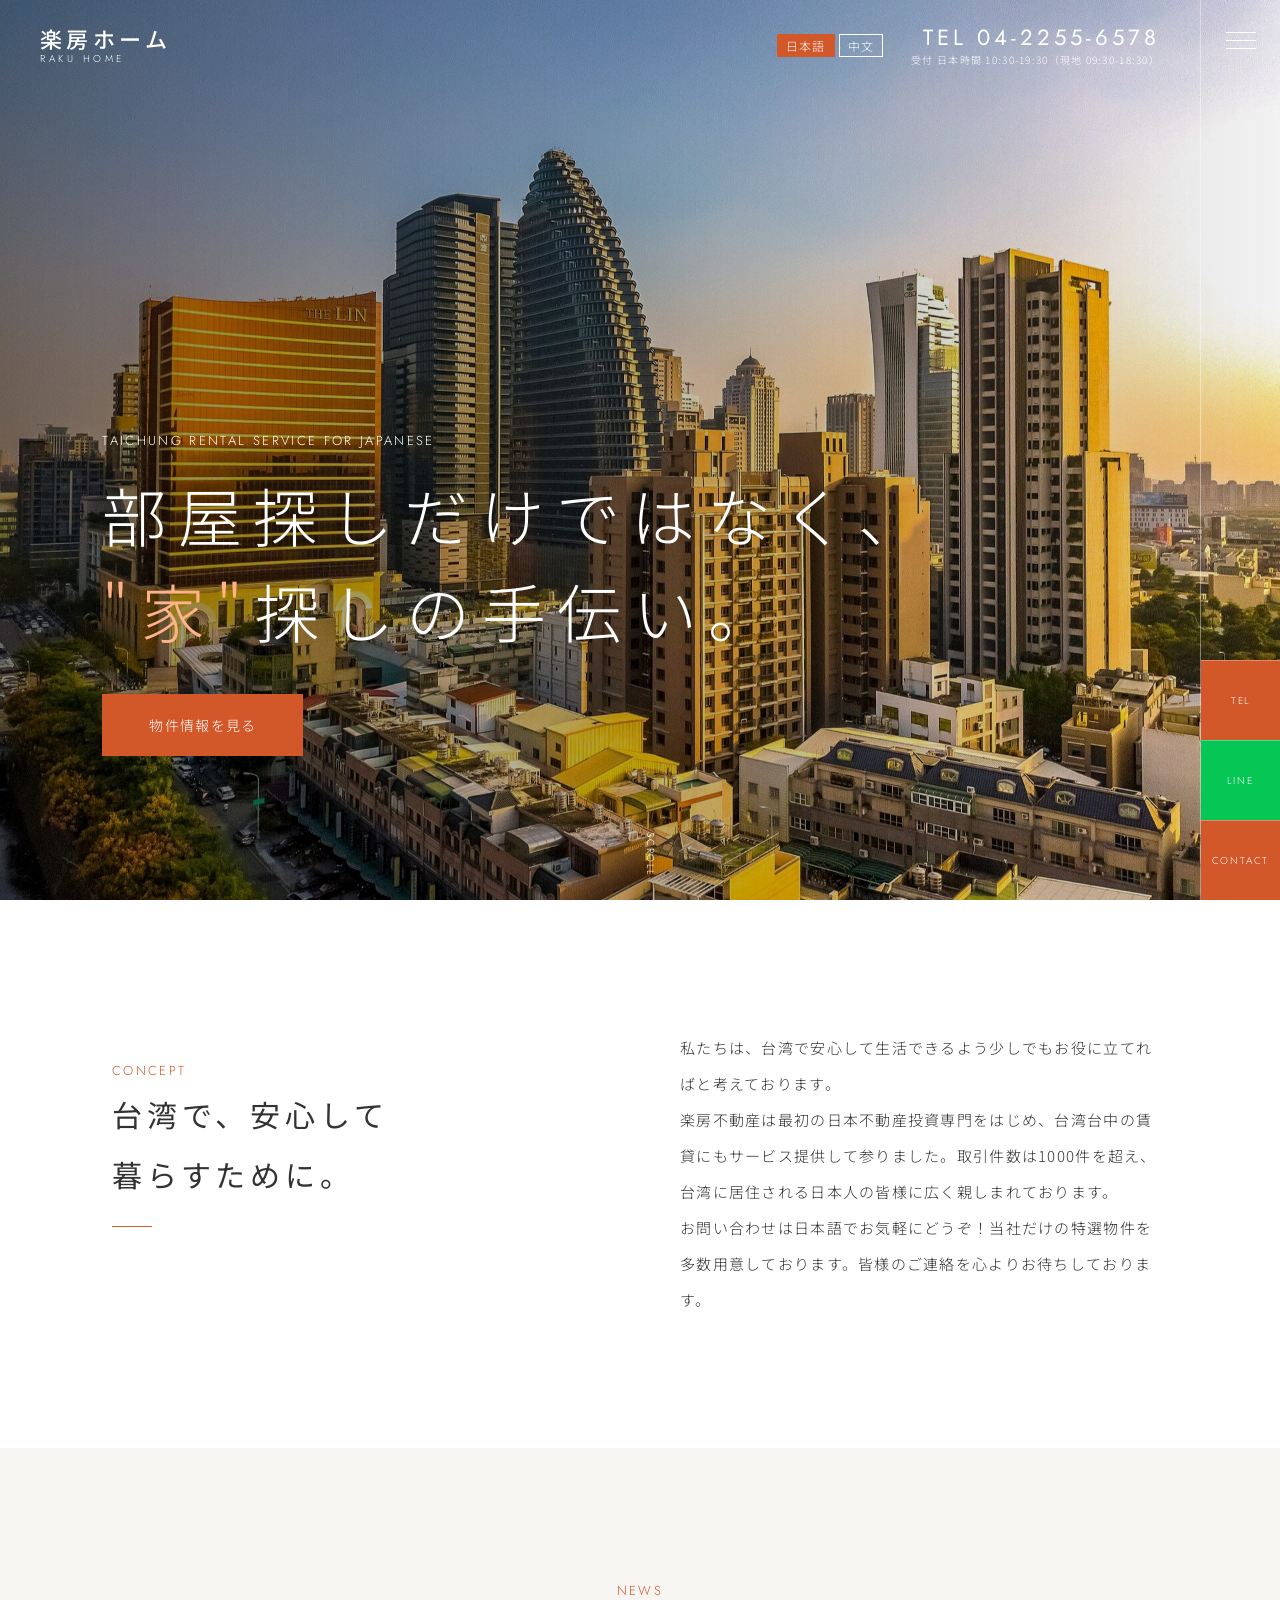
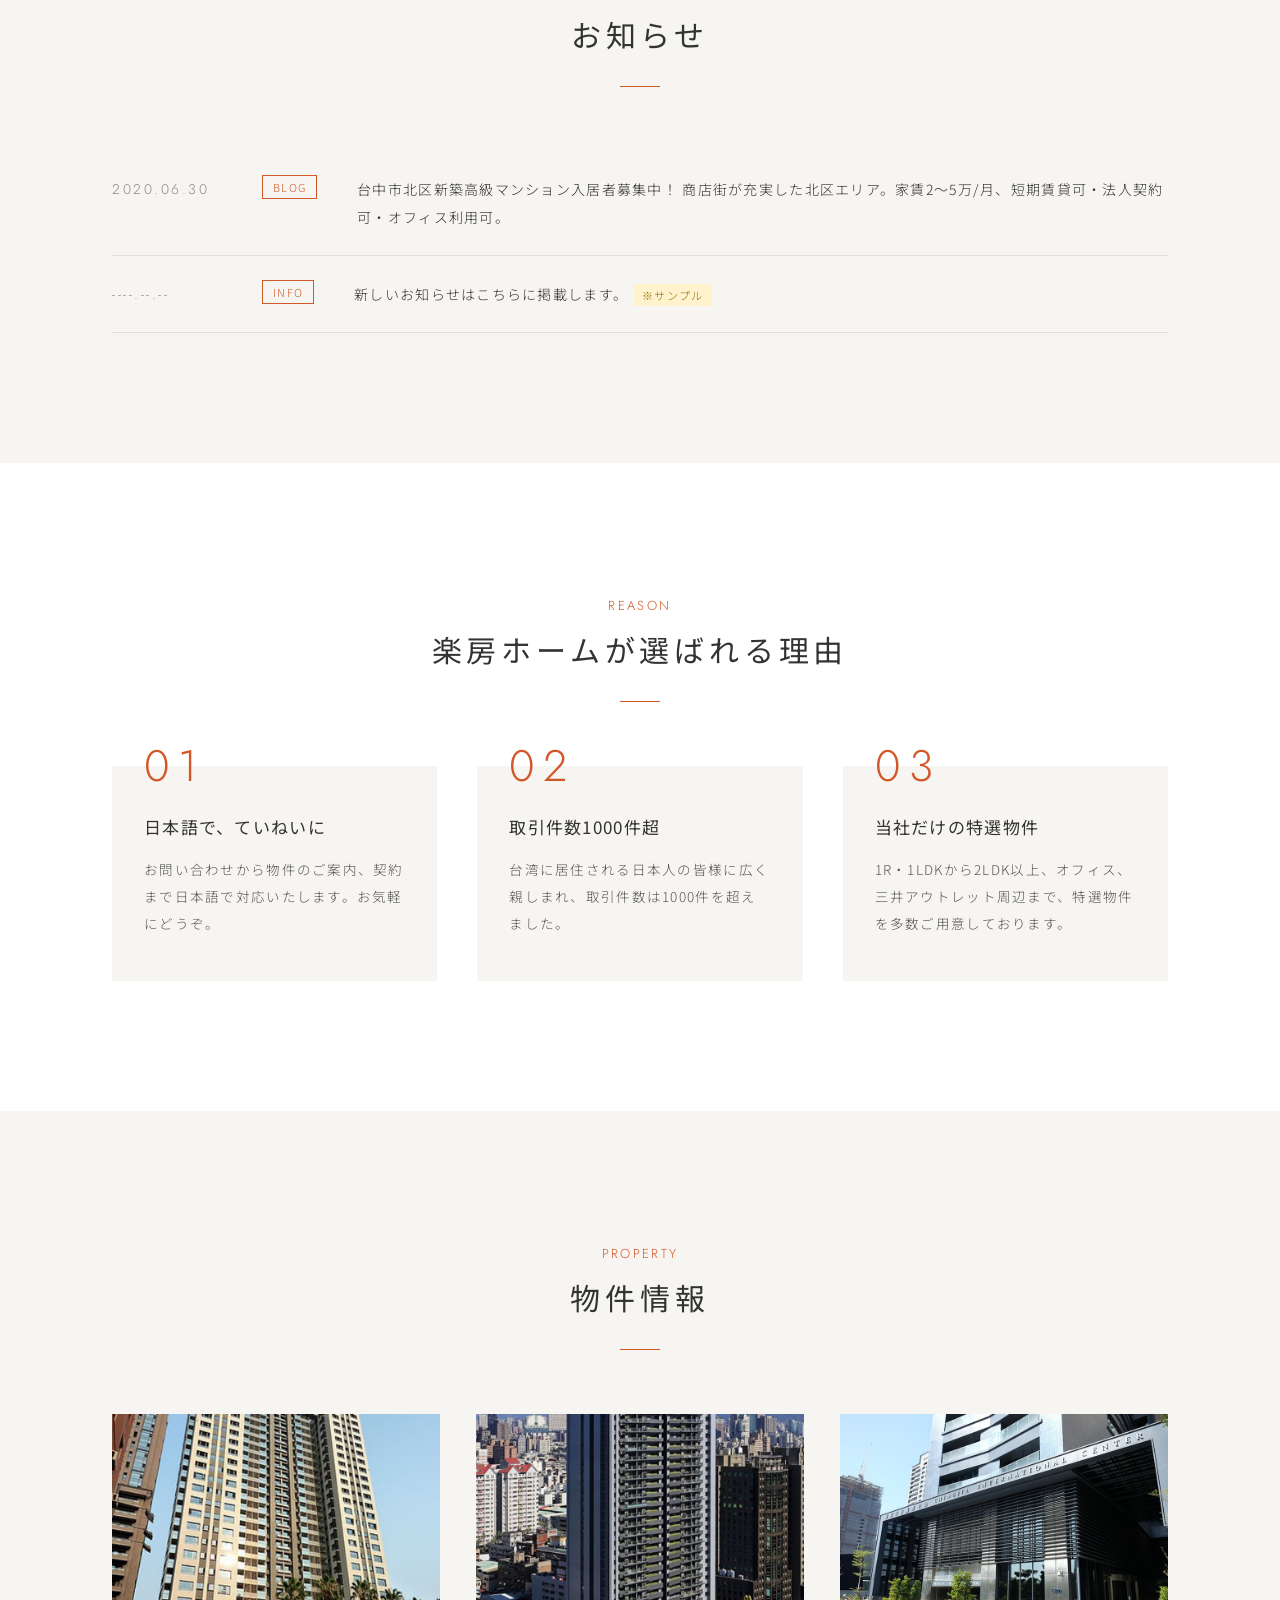
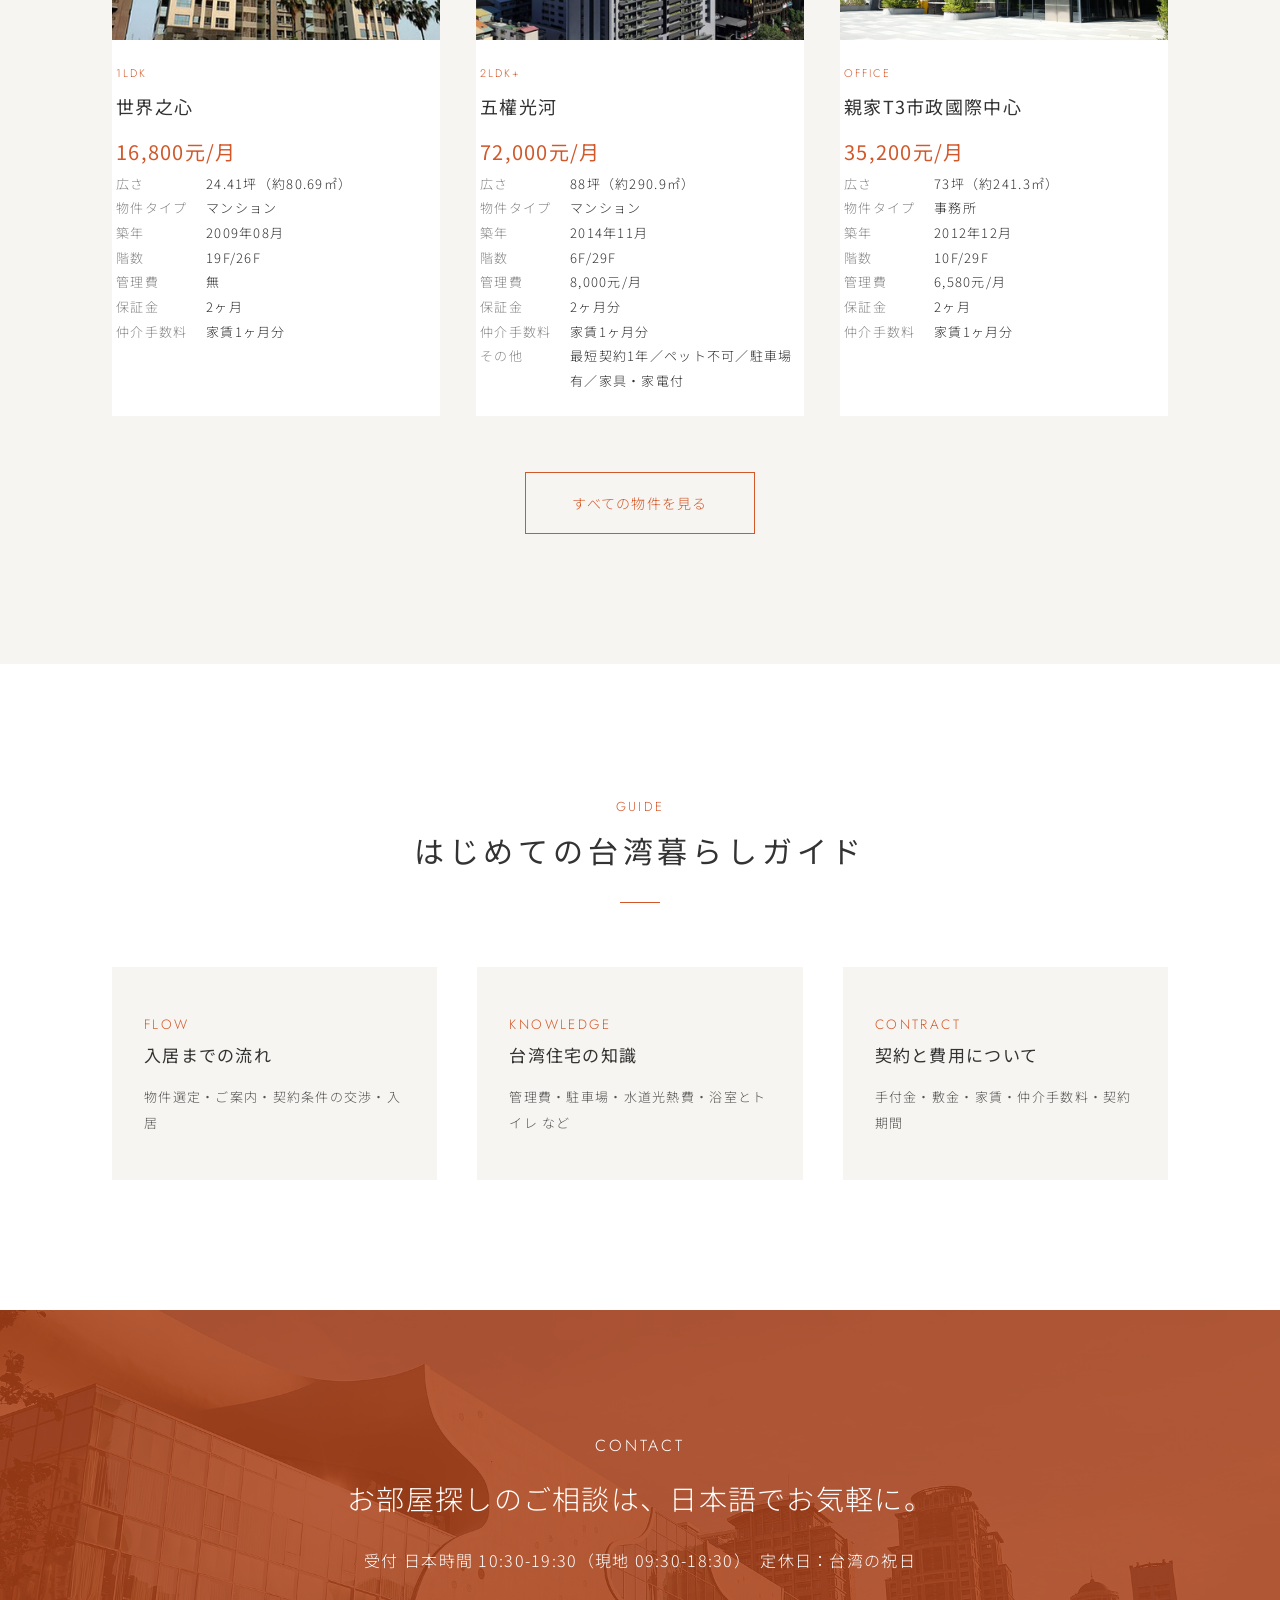
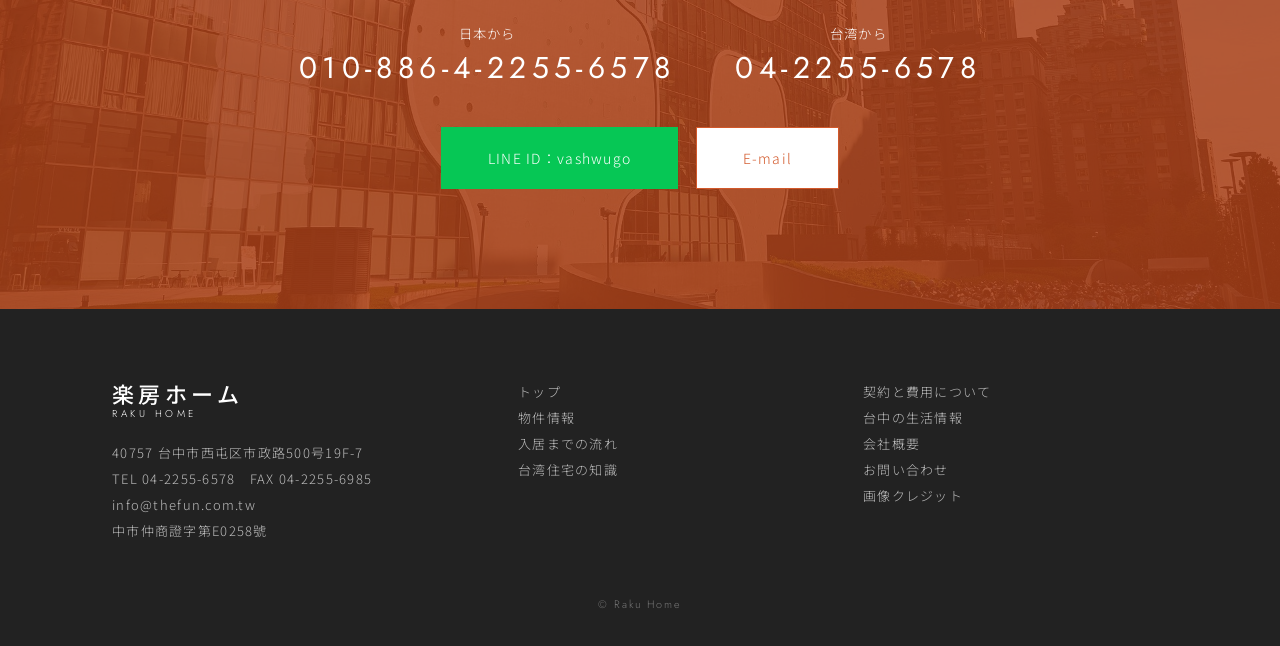
==== index.html @ b8a604b1 "Raku Home site draft" ====
<!DOCTYPE html><html lang="ja"><head><meta charset="utf-8"><meta name="viewport" content="width=device-width,initial-scale=1">
<title>台中の日本人向け賃貸｜楽房ホーム Raku Home</title><meta name="description" content="台中で暮らす日本人のための賃貸仲介「楽房ホーム」。日本語で物件探しから契約・入居までサポートします。">
<link rel="preconnect" href="https://fonts.googleapis.com"><link href="https://fonts.googleapis.com/css2?family=Jost:wght@300;400&family=Noto+Sans+JP:wght@300;400;500&family=Noto+Sans+TC:wght@300;400&display=swap" rel="stylesheet">
<link rel="stylesheet" href="css/style.css"></head><body class="">
<header class="hd"><a class="logo" href="index.html"><b>楽房ホーム</b><small class="en">RAKU HOME</small></a>
<div class="hd-r"><div class="lang"><a href="index.html" class="on">日本語</a><a href="zh/index.html" class="">中文</a></div><div class="hd-tel"><b class="en">TEL 04-2255-6578</b><small>受付 日本時間 10:30-19:30（現地 09:30-18:30）</small></div></div></header>
<aside class="side"><button class="burger" aria-label="menu"><span></span><span></span><span></span></button>
<div class="side-btns"><a href="tel:+886422556578"><span class="en">TEL</span></a><a class="line" href="https://line.me/ti/p/~vashwugo"><span class="en">LINE</span></a><a href="contact.html"><span class="en">CONTACT</span></a></div></aside>
<nav class="nav"><ul><li><a href="index.html"><span class="en">TOP</span>トップ</a></li><li><a href="properties.html"><span class="en">PROPERTY</span>物件情報</a></li><li><a href="flow.html"><span class="en">FLOW</span>入居までの流れ</a></li><li><a href="knowledge.html"><span class="en">KNOWLEDGE</span>台湾住宅の知識</a></li><li><a href="contract.html"><span class="en">CONTRACT</span>契約と費用について</a></li><li><a href="life.html"><span class="en">LIFE</span>台中の生活情報</a></li><li><a href="company.html"><span class="en">COMPANY</span>会社概要</a></li><li><a href="contact.html"><span class="en">CONTACT</span>お問い合わせ</a></li></ul></nav>
<section class="fv"><div class="fv-img"></div><div class="fv-tx"><p class="en">TAICHUNG RENTAL SERVICE FOR JAPANESE</p><h1>部屋探しだけではなく、<br><em>"家"</em>探しの手伝い。</h1><a class="btn" href="properties.html">物件情報を見る</a></div><span class="scroll en">SCROLL</span></section>
<section class="sec"><div class="wrap concept"><div class="rv"><div class="ttl l"><span class="en">CONCEPT</span><h2>台湾で、安心して<br>暮らすために。</h2></div></div>
<div class="rv"><p>私たちは、台湾で安心して生活できるよう少しでもお役に立てればと考えております。</p><p>楽房不動産は最初の日本不動産投資専門をはじめ、台湾台中の賃貸にもサービス提供して参りました。取引件数は1000件を超え、台湾に居住される日本人の皆様に広く親しまれております。</p><p>お問い合わせは日本語でお気軽にどうぞ！当社だけの特選物件を多数用意しております。皆様のご連絡を心よりお待ちしております。</p></div></div></section>
<section class="sec gray"><div class="wrap"><div class="ttl rv"><span class="en">NEWS</span><h2>お知らせ</h2></div><ul class="news rv">
<li><time class="en">2020.06.30</time><span class="tag">BLOG</span><a href="#">台中市北区新築高級マンション入居者募集中！ 商店街が充実した北区エリア。家賃2～5万/月、短期賃貸可・法人契約可・オフィス利用可。</a></li>
<li><time class="en">----.--.--</time><span class="tag">INFO</span><span>新しいお知らせはこちらに掲載します。<span class="sample">※サンプル</span></span></li></ul></div></section>
<section class="sec"><div class="wrap"><div class="ttl rv"><span class="en">REASON</span><h2>楽房ホームが選ばれる理由</h2></div><div class="feat"><div class="rv" style="background:var(--bg2)"><span class="no en">01</span><h3>日本語で、ていねいに</h3><p>お問い合わせから物件のご案内、契約まで日本語で対応いたします。お気軽にどうぞ。</p></div><div class="rv" style="background:var(--bg2)"><span class="no en">02</span><h3>取引件数1000件超</h3><p>台湾に居住される日本人の皆様に広く親しまれ、取引件数は1000件を超えました。</p></div><div class="rv" style="background:var(--bg2)"><span class="no en">03</span><h3>当社だけの特選物件</h3><p>1R・1LDKから2LDK以上、オフィス、三井アウトレット周辺まで、特選物件を多数ご用意しております。</p></div></div></div></section>
<section class="sec gray"><div class="wrap"><div class="ttl rv"><span class="en">PROPERTY</span><h2>物件情報</h2></div><div class="cards"><article class="card rv"><div class="ph"><img src="img/p_1ldk_1.jpg" alt="世界之心" loading="lazy"></div><div class="bd"><p class="type en">1LDK</p><h3>世界之心</h3><p class="rent">16,800元/月</p>
<dl><dt>広さ</dt><dd>24.41坪（約80.69㎡）</dd><dt>物件タイプ</dt><dd>マンション</dd><dt>築年</dt><dd>2009年08月</dd><dt>階数</dt><dd>19F/26F</dd><dt>管理費</dt><dd>無</dd><dt>保証金</dt><dd>2ヶ月</dd><dt>仲介手数料</dt><dd>家賃1ヶ月分</dd></dl></div></article><article class="card rv"><div class="ph"><img src="img/p_2l_1.jpg" alt="五權光河" loading="lazy"></div><div class="bd"><p class="type en">2LDK+</p><h3>五權光河</h3><p class="rent">72,000元/月</p>
<dl><dt>広さ</dt><dd>88坪（約290.9㎡）</dd><dt>物件タイプ</dt><dd>マンション</dd><dt>築年</dt><dd>2014年11月</dd><dt>階数</dt><dd>6F/29F</dd><dt>管理費</dt><dd>8,000元/月</dd><dt>保証金</dt><dd>2ヶ月分</dd><dt>仲介手数料</dt><dd>家賃1ヶ月分</dd><dt>その他</dt><dd>最短契約1年／ペット不可／駐車場有／家具・家電付</dd></dl></div></article><article class="card rv"><div class="ph"><img src="img/p_of_1.jpg" alt="親家T3市政國際中心" loading="lazy"></div><div class="bd"><p class="type en">OFFICE</p><h3>親家T3市政國際中心</h3><p class="rent">35,200元/月</p>
<dl><dt>広さ</dt><dd>73坪（約241.3㎡）</dd><dt>物件タイプ</dt><dd>事務所</dd><dt>築年</dt><dd>2012年12月</dd><dt>階数</dt><dd>10F/29F</dd><dt>管理費</dt><dd>6,580元/月</dd><dt>保証金</dt><dd>2ヶ月</dd><dt>仲介手数料</dt><dd>家賃1ヶ月分</dd></dl></div></article></div>
<p style="text-align:center;margin-top:56px"><a class="btn ghost" href="properties.html">すべての物件を見る</a></p></div></section>
<section class="sec"><div class="wrap"><div class="ttl rv"><span class="en">GUIDE</span><h2>はじめての台湾暮らしガイド</h2></div><div class="feat">
<a class="rv" href="flow.html" style="background:var(--bg2);padding:44px 32px"><p class="en" style="color:var(--ac)">FLOW</p><h3 style="font-weight:400">入居までの流れ</h3><p style="font-size:13px">物件選定・ご案内・契約条件の交渉・入居</p></a>
<a class="rv" href="knowledge.html" style="background:var(--bg2);padding:44px 32px"><p class="en" style="color:var(--ac)">KNOWLEDGE</p><h3 style="font-weight:400">台湾住宅の知識</h3><p style="font-size:13px">管理費・駐車場・水道光熱費・浴室とトイレ など</p></a>
<a class="rv" href="contract.html" style="background:var(--bg2);padding:44px 32px"><p class="en" style="color:var(--ac)">CONTRACT</p><h3 style="font-weight:400">契約と費用について</h3><p style="font-size:13px">手付金・敷金・家賃・仲介手数料・契約期間</p></a></div></div></section>
<section class="cta"><p class="en">CONTACT</p><h2>お部屋探しのご相談は、日本語でお気軽に。</h2><p>受付 日本時間 10:30-19:30（現地 09:30-18:30）　定休日：台湾の祝日</p>
<div class="tels"><div><small>日本から</small><b class="en">010-886-4-2255-6578</b></div><div><small>台湾から</small><b class="en">04-2255-6578</b></div></div>
<a class="btn ln" href="https://line.me/ti/p/~vashwugo">LINE ID：vashwugo</a>　<a class="btn" href="mailto:info@thefun.com.tw">E-mail</a></section>
<footer class="ft"><div class="wrap"><div><a class="logo" href="#"><b>楽房ホーム</b><small class="en">RAKU HOME</small></a><p style="margin-top:20px">40757 台中市西屯区市政路500号19F-7<br>TEL 04-2255-6578　FAX 04-2255-6985<br>info@thefun.com.tw<br>中市仲商證字第E0258號</p></div>
<ul><li><a href="index.html">トップ</a></li><li><a href="properties.html">物件情報</a></li><li><a href="flow.html">入居までの流れ</a></li><li><a href="knowledge.html">台湾住宅の知識</a></li></ul><ul><li><a href="contract.html">契約と費用について</a></li><li><a href="life.html">台中の生活情報</a></li><li><a href="company.html">会社概要</a></li><li><a href="contact.html">お問い合わせ</a></li><li><a href="credits.html">画像クレジット</a></li></ul></div>
<small class="cp en">© Raku Home</small></footer><script src="js/main.js"></script></body></html>
---- css/style.css ----
:root{--ac:#d2582a;--ac2:#b3541e;--ink:#333;--sub:#888;--bg2:#f7f5f1;--line:#e4e0d8}
*{box-sizing:border-box;margin:0;padding:0}
html{scroll-behavior:smooth}
body{font-family:"Noto Sans JP","Noto Sans TC",sans-serif;font-weight:300;color:var(--ink);line-height:2;letter-spacing:.08em;background:#fff}
a{color:inherit;text-decoration:none}img{max-width:100%;display:block}
.en{font-family:"Jost",sans-serif;letter-spacing:.18em}
.wrap{max-width:1120px;margin:0 auto;padding:0 32px}
/* header */
.hd{position:fixed;top:0;left:0;right:0;z-index:50;display:flex;align-items:center;justify-content:space-between;padding:22px 120px 22px 40px;transition:.4s}
.hd.solid{background:rgba(255,255,255,.95);box-shadow:0 1px 0 var(--line);padding-top:12px;padding-bottom:12px}
.logo{display:flex;flex-direction:column;line-height:1.3;color:#fff}.hd.solid .logo,.sub .logo{color:var(--ink)}
.logo b{font-weight:500;font-size:22px;letter-spacing:.2em}.logo small{font-size:10px;letter-spacing:.35em}
.hd-r{display:flex;align-items:center;gap:28px;color:#fff}.hd.solid .hd-r,.sub .hd-r{color:var(--ink)}
.hd-tel{text-align:right;line-height:1.4}.hd-tel b{font-size:22px;font-weight:400}.hd-tel small{display:block;font-size:10px}
.lang a{font-size:12px;padding:2px 8px;border:1px solid currentColor;margin-left:4px}.lang a.on{background:var(--ac);border-color:var(--ac);color:#fff}
/* side bar */
.side{position:fixed;right:0;top:0;bottom:0;width:80px;z-index:60;border-left:1px solid rgba(255,255,255,.4);display:flex;flex-direction:column;justify-content:space-between}
.burger{height:80px;display:flex;flex-direction:column;justify-content:center;align-items:center;gap:7px;cursor:pointer;background:none;border:0}
.burger span{width:30px;height:1px;background:#fff;transition:.3s}.sub .burger span,.solidside .burger span{background:var(--ink)}
.side-btns a{display:flex;flex-direction:column;align-items:center;justify-content:center;height:80px;font-size:10px;color:#fff;background:var(--ac);border-top:1px solid rgba(255,255,255,.3)}
.side-btns a.line{background:#06c755}
.nav{position:fixed;inset:0;z-index:55;background:rgba(255,255,255,.97);display:flex;align-items:center;justify-content:center;opacity:0;pointer-events:none;transition:.5s}
.nav.open{opacity:1;pointer-events:auto}
.nav ul{list-style:none;display:grid;grid-template-columns:1fr 1fr;gap:24px 80px}
.nav li a{display:block;font-size:15px}.nav li a .en{display:block;font-size:22px;color:var(--ac);line-height:1.3}
.open-x .burger span:nth-child(1){transform:translateY(8px) rotate(45deg);background:var(--ink)}.open-x .burger span:nth-child(2){opacity:0}.open-x .burger span:nth-child(3){transform:translateY(-8px) rotate(-45deg);background:var(--ink)}
/* hero */
.fv{position:relative;height:100vh;min-height:620px;overflow:hidden;color:#fff}
.fv-img{position:absolute;inset:0;background:url(../img/hero.jpg) center/cover;animation:zoom 14s ease-out forwards}
.fv:after{content:"";position:absolute;inset:0;background:linear-gradient(90deg,rgba(0,0,0,.45),rgba(0,0,0,.05))}
@keyframes zoom{from{transform:scale(1.12)}to{transform:scale(1)}}
.fv-tx{position:absolute;left:8vw;bottom:16vh;z-index:2}
.fv-tx p.en{font-size:13px}.fv-tx h1{font-weight:300;font-size:clamp(34px,5vw,64px);line-height:1.5;letter-spacing:.18em;margin:12px 0 36px}
.fv-tx h1 em{font-style:normal;color:#ffb38a}
.btn{display:inline-block;background:var(--ac);color:#fff;padding:16px 46px;font-size:14px;transition:.3s;border:1px solid var(--ac)}
.btn:hover{background:#fff;color:var(--ac)}.btn.ghost{background:transparent;color:var(--ac)}.btn.ghost:hover{background:var(--ac);color:#fff}
.scroll{position:absolute;left:50%;bottom:24px;z-index:2;font-size:10px;writing-mode:vertical-rl}
/* section titles */
.sec{padding:130px 0}.sec.gray{background:var(--bg2)}
.ttl{text-align:center;margin-bottom:64px}.ttl .en{display:block;color:var(--ac);font-size:13px}
.ttl h2{font-weight:400;font-size:clamp(22px,2.6vw,30px);letter-spacing:.16em}
.ttl h2:after{content:"";display:block;width:40px;height:1px;background:var(--ac);margin:22px auto 0}
.ttl.l{text-align:left}.ttl.l h2:after{margin-left:0}
/* concept */
.concept{display:grid;grid-template-columns:1fr 1fr;gap:80px;align-items:center}
.concept p{font-size:15px;line-height:2.4}
.big-num{font-size:64px;color:var(--ac);font-weight:300;line-height:1}
/* news */
.news li{list-style:none;display:flex;gap:40px;padding:24px 0;border-bottom:1px solid var(--line);font-size:14px}
.news time{color:var(--sub);min-width:110px}.tag{font-size:11px;border:1px solid var(--ac);color:var(--ac);padding:0 10px;height:24px;line-height:22px}
/* features */
.feat{display:grid;grid-template-columns:repeat(3,1fr);gap:40px}
.feat div{background:#fff;padding:44px 32px;position:relative}.feat .no{position:absolute;top:-22px;left:32px;font-size:44px;color:var(--ac);line-height:1}
.feat h3{font-weight:400;font-size:17px;margin-bottom:12px}.feat p{font-size:13.5px;color:#555}
/* cards */
.tabs{display:flex;justify-content:center;flex-wrap:wrap;gap:10px;margin-bottom:56px}
.tabs a{padding:8px 26px;border:1px solid var(--line);font-size:13px}.tabs a:hover{border-color:var(--ac);color:var(--ac)}
.cards{display:grid;grid-template-columns:repeat(3,1fr);gap:36px}
.card{background:#fff;transition:.4s}.card:hover{transform:translateY(-4px);box-shadow:0 12px 30px rgba(0,0,0,.08)}
.card .ph{aspect-ratio:16/11;overflow:hidden}.card .ph img{width:100%;height:100%;object-fit:cover;transition:.8s}.card:hover img{transform:scale(1.05)}
.card .bd{padding:22px 4px}.card .type{font-size:11px;color:var(--ac)}.card h3{font-weight:400;font-size:18px;margin:4px 0 8px}
.card dl{display:grid;grid-template-columns:90px 1fr;font-size:13px;line-height:1.9}.card dt{color:var(--sub)}
.rent{font-size:20px;color:var(--ac);font-weight:400}
.note{font-size:12px;color:var(--sub);margin-top:24px}
.cat{margin-bottom:100px}.cat h3.cath{font-weight:400;font-size:22px;border-left:2px solid var(--ac);padding-left:16px;margin-bottom:32px;line-height:1.4}
.cat h3.cath small{display:block;font-size:11px;color:var(--ac)}
/* flow */
.flow{counter-reset:f}.flow li{list-style:none;display:grid;grid-template-columns:120px 1fr;gap:40px;padding:44px 0;border-bottom:1px solid var(--line)}
.flow .st{font-size:13px;color:var(--ac);line-height:1.2}.flow .st b{display:block;font-size:44px;font-weight:300}
.flow h3{font-weight:400;font-size:19px;margin-bottom:8px}
/* page hero */
.ph-hero{height:420px;position:relative;display:flex;align-items:center;justify-content:center;color:#fff;background:center/cover}
.ph-hero:after{content:"";position:absolute;inset:0;background:rgba(0,0,0,.35)}
.ph-hero div{position:relative;z-index:2;text-align:center}.ph-hero .en{font-size:14px}.ph-hero h1{font-weight:300;font-size:34px;letter-spacing:.2em}
.crumb{font-size:12px;color:var(--sub);padding:18px 0}
.qa{display:grid;grid-template-columns:repeat(2,1fr);gap:48px 64px}.qa h3{font-weight:400;font-size:18px;color:var(--ac);margin-bottom:10px;border-bottom:1px solid var(--line);padding-bottom:8px}
.qa p{font-size:14px}
table.co{width:100%;border-collapse:collapse;font-size:14px}table.co th,table.co td{padding:22px 16px;border-bottom:1px solid var(--line);text-align:left;vertical-align:top}table.co th{width:200px;font-weight:400;color:var(--ac)}
/* contact band */
.cta{position:relative;padding:120px 0;color:#fff;text-align:center;background:url(../img/theater.jpg) center/cover}
.cta:before{content:"";position:absolute;inset:0;background:rgba(170,64,24,.85)}.cta>*{position:relative}
.cta h2{font-weight:300;font-size:28px;margin:8px 0 18px}.cta .tels{display:flex;justify-content:center;gap:60px;flex-wrap:wrap;margin:40px 0}
.cta .tels b{font-size:30px;font-weight:400;display:block;line-height:1.3}.cta .btn{background:#fff;color:var(--ac)}.cta .btn.ln{background:#06c755;color:#fff;border-color:#06c755}
.ft{background:#222;color:#bbb;font-size:13px;padding:70px 0 30px}.ft .wrap{display:grid;grid-template-columns:1.2fr 1fr 1fr;gap:40px}
.ft .logo{color:#fff}.ft ul{list-style:none}.ft small.cp{display:block;text-align:center;margin-top:50px;color:#777}
/* reveal */
.rv{opacity:0;transform:translateY(30px);transition:1s}.rv.in{opacity:1;transform:none}
.sample{display:inline-block;background:#fff3cd;color:#8a6d00;font-size:11px;padding:0 8px;margin-left:6px}
@media(max-width:900px){
 .hd{padding:14px 70px 14px 18px}.hd-tel{display:none}.side{width:56px;border:0}.side-btns{position:fixed;left:0;right:0;bottom:0;display:flex}.side-btns a{flex:1;height:56px;flex-direction:row;gap:6px;font-size:12px}
 .burger{height:60px;width:56px}.sec{padding:80px 0}.wrap{padding:0 20px}
 .concept,.qa,.ft .wrap{grid-template-columns:1fr;gap:32px}.feat,.cards{grid-template-columns:1fr}.feat{gap:48px}
 .nav ul{grid-template-columns:1fr;gap:14px}.flow li{grid-template-columns:1fr;gap:6px}.news li{flex-wrap:wrap;gap:6px 16px}
 .fv-tx{left:24px;right:24px;bottom:120px}.ph-hero{height:260px}table.co th{width:110px}.lang a{padding:1px 5px}body{padding-bottom:56px}
}
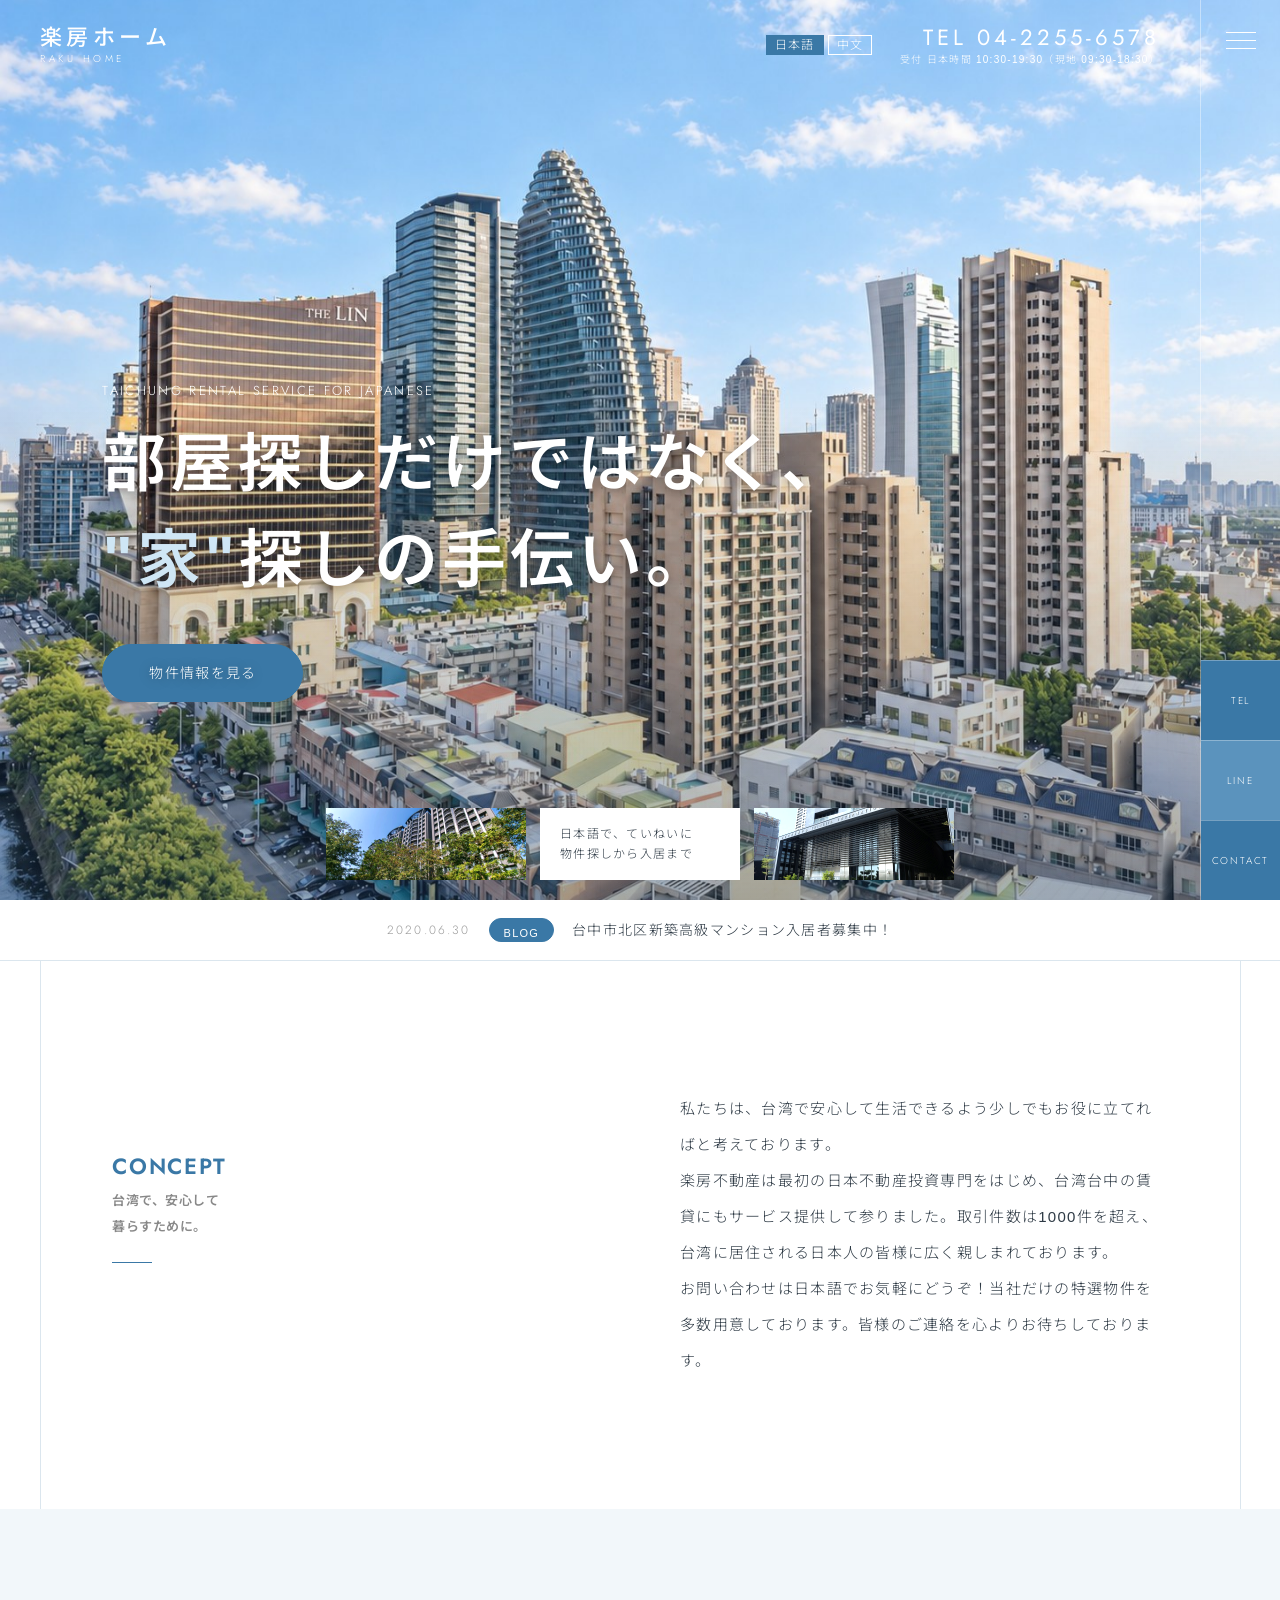
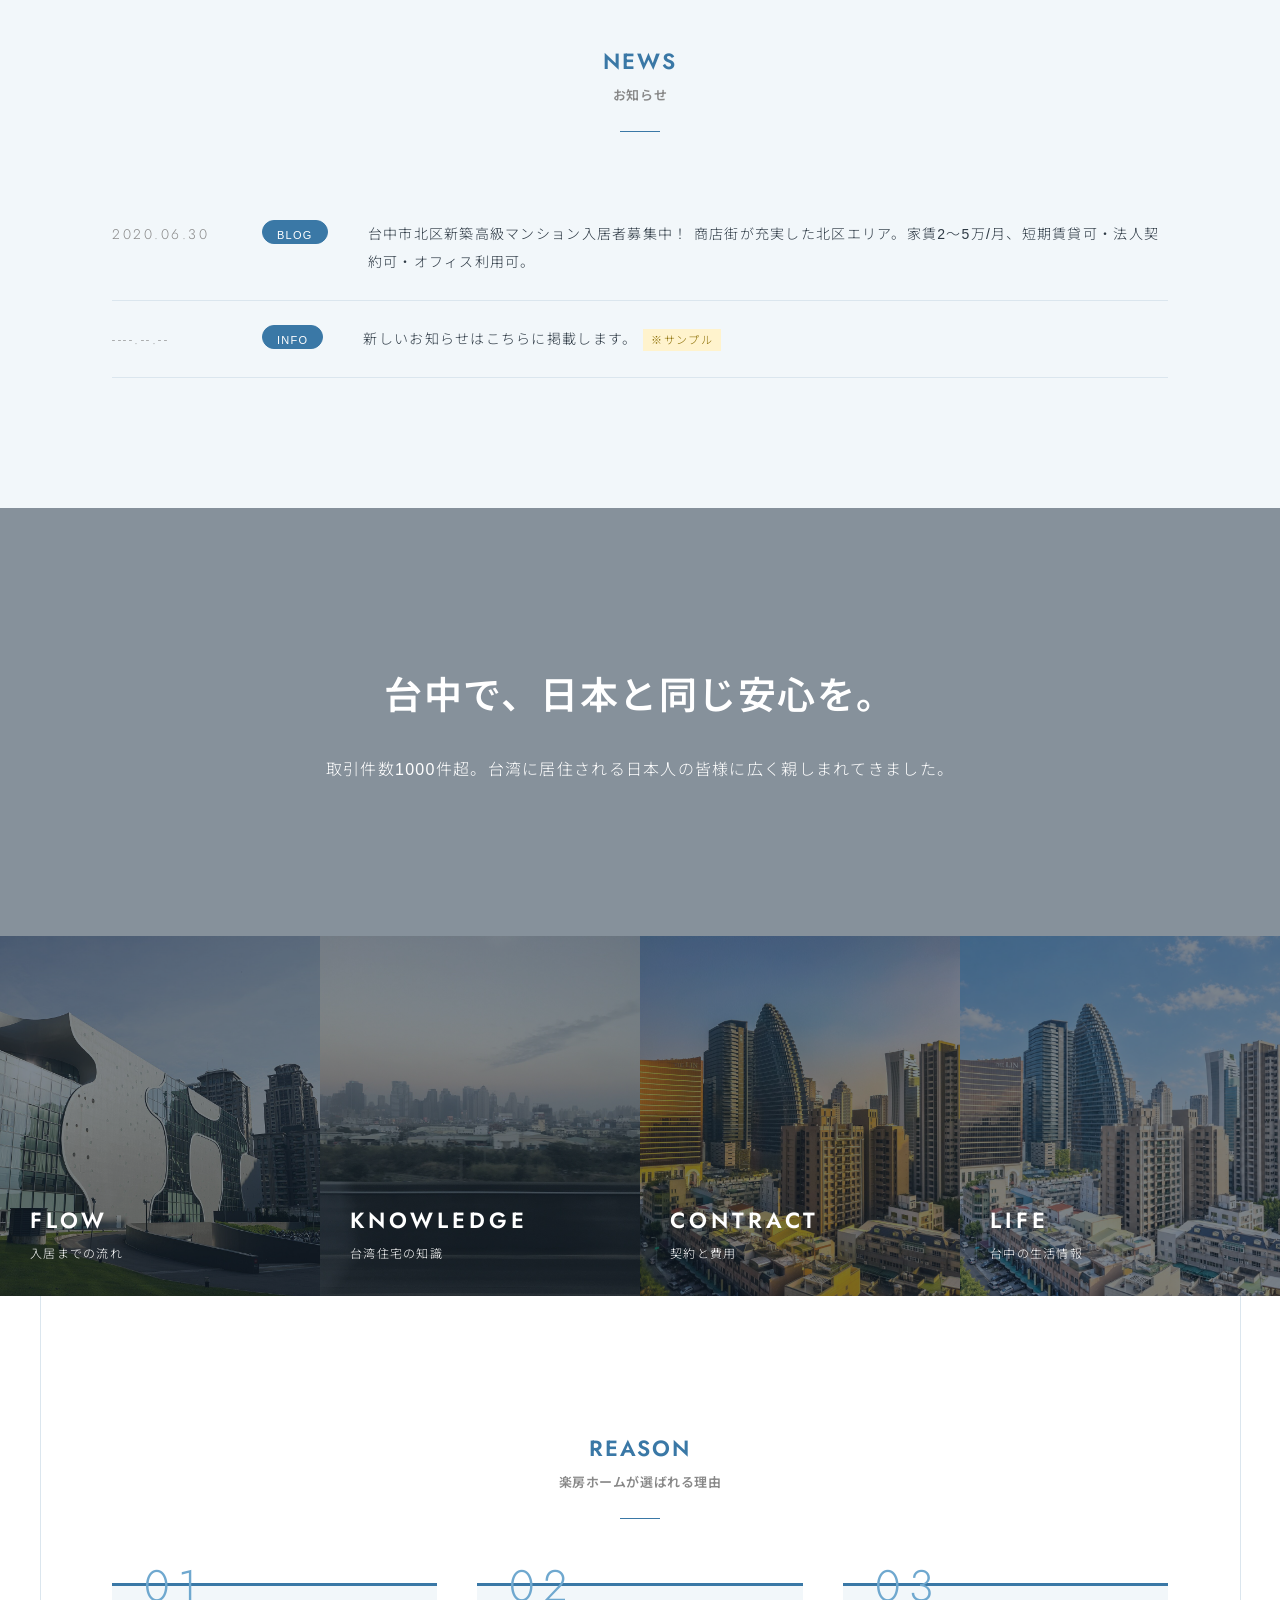
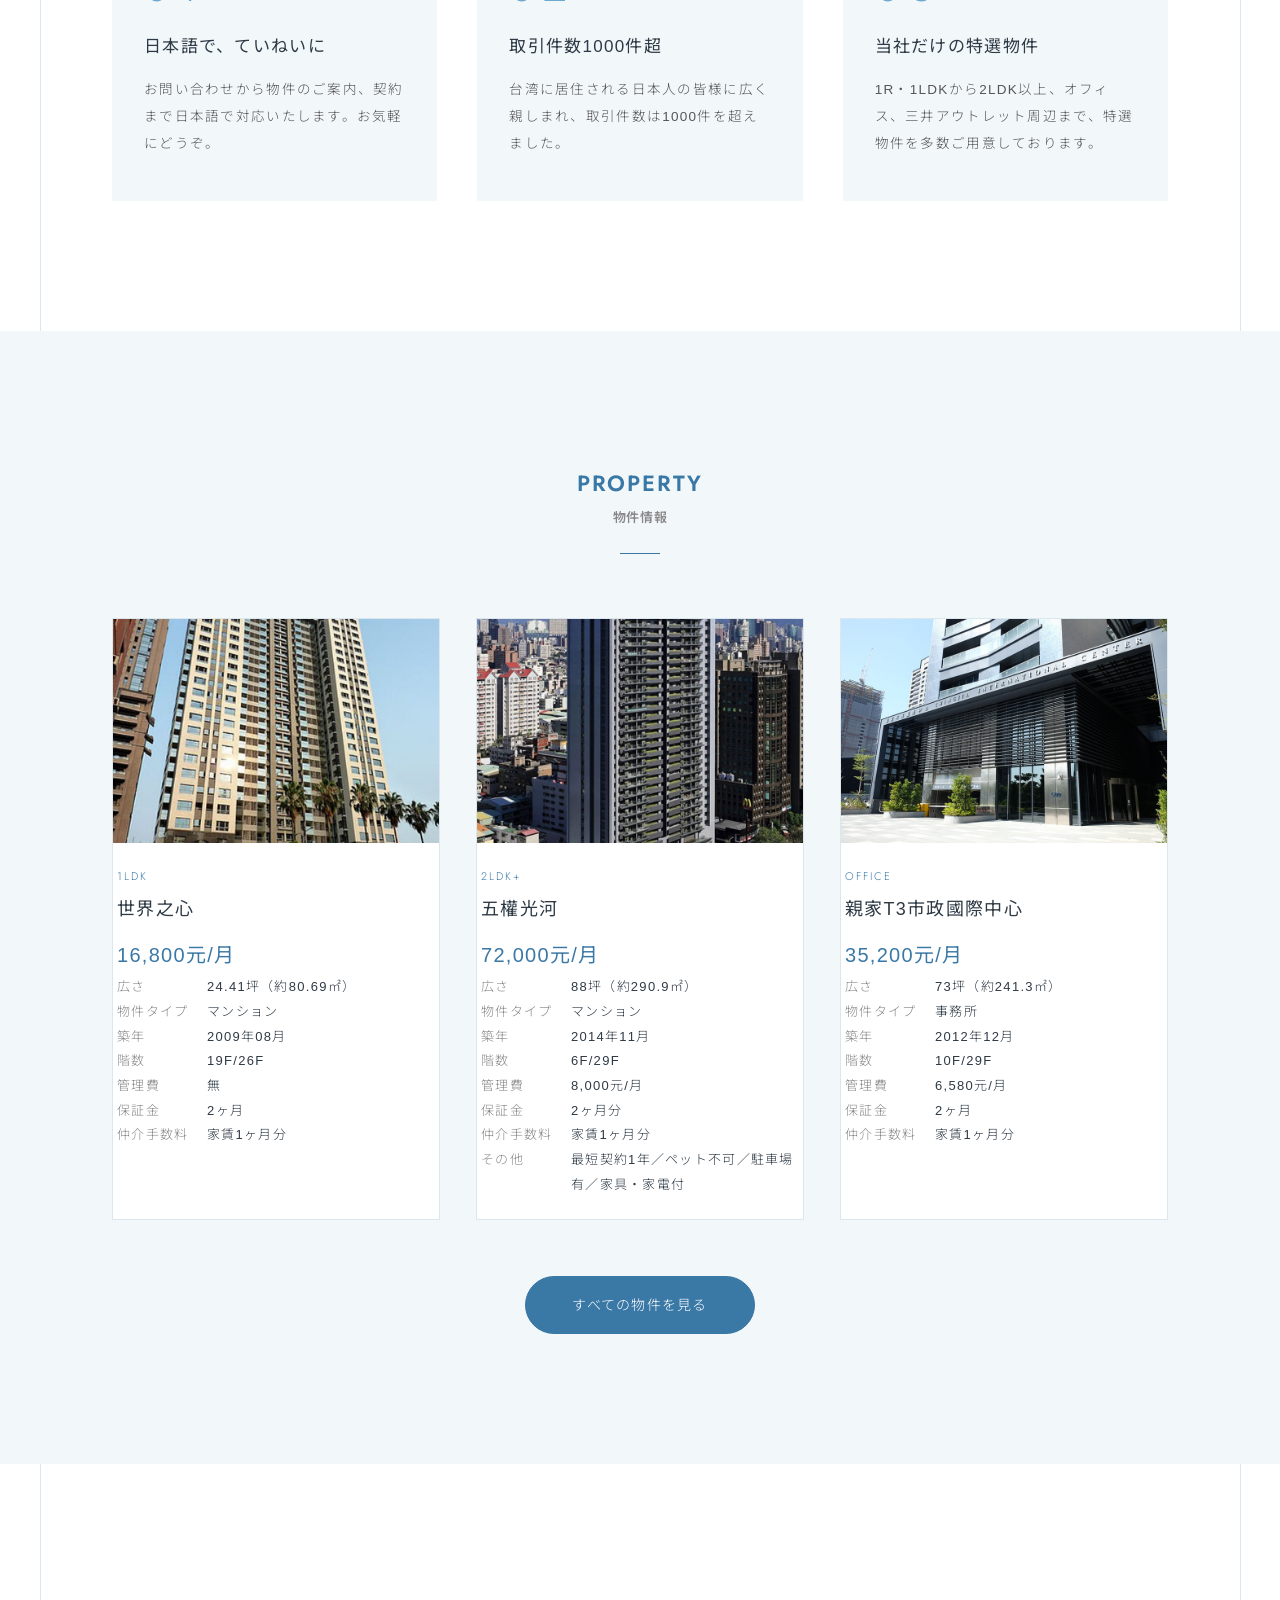
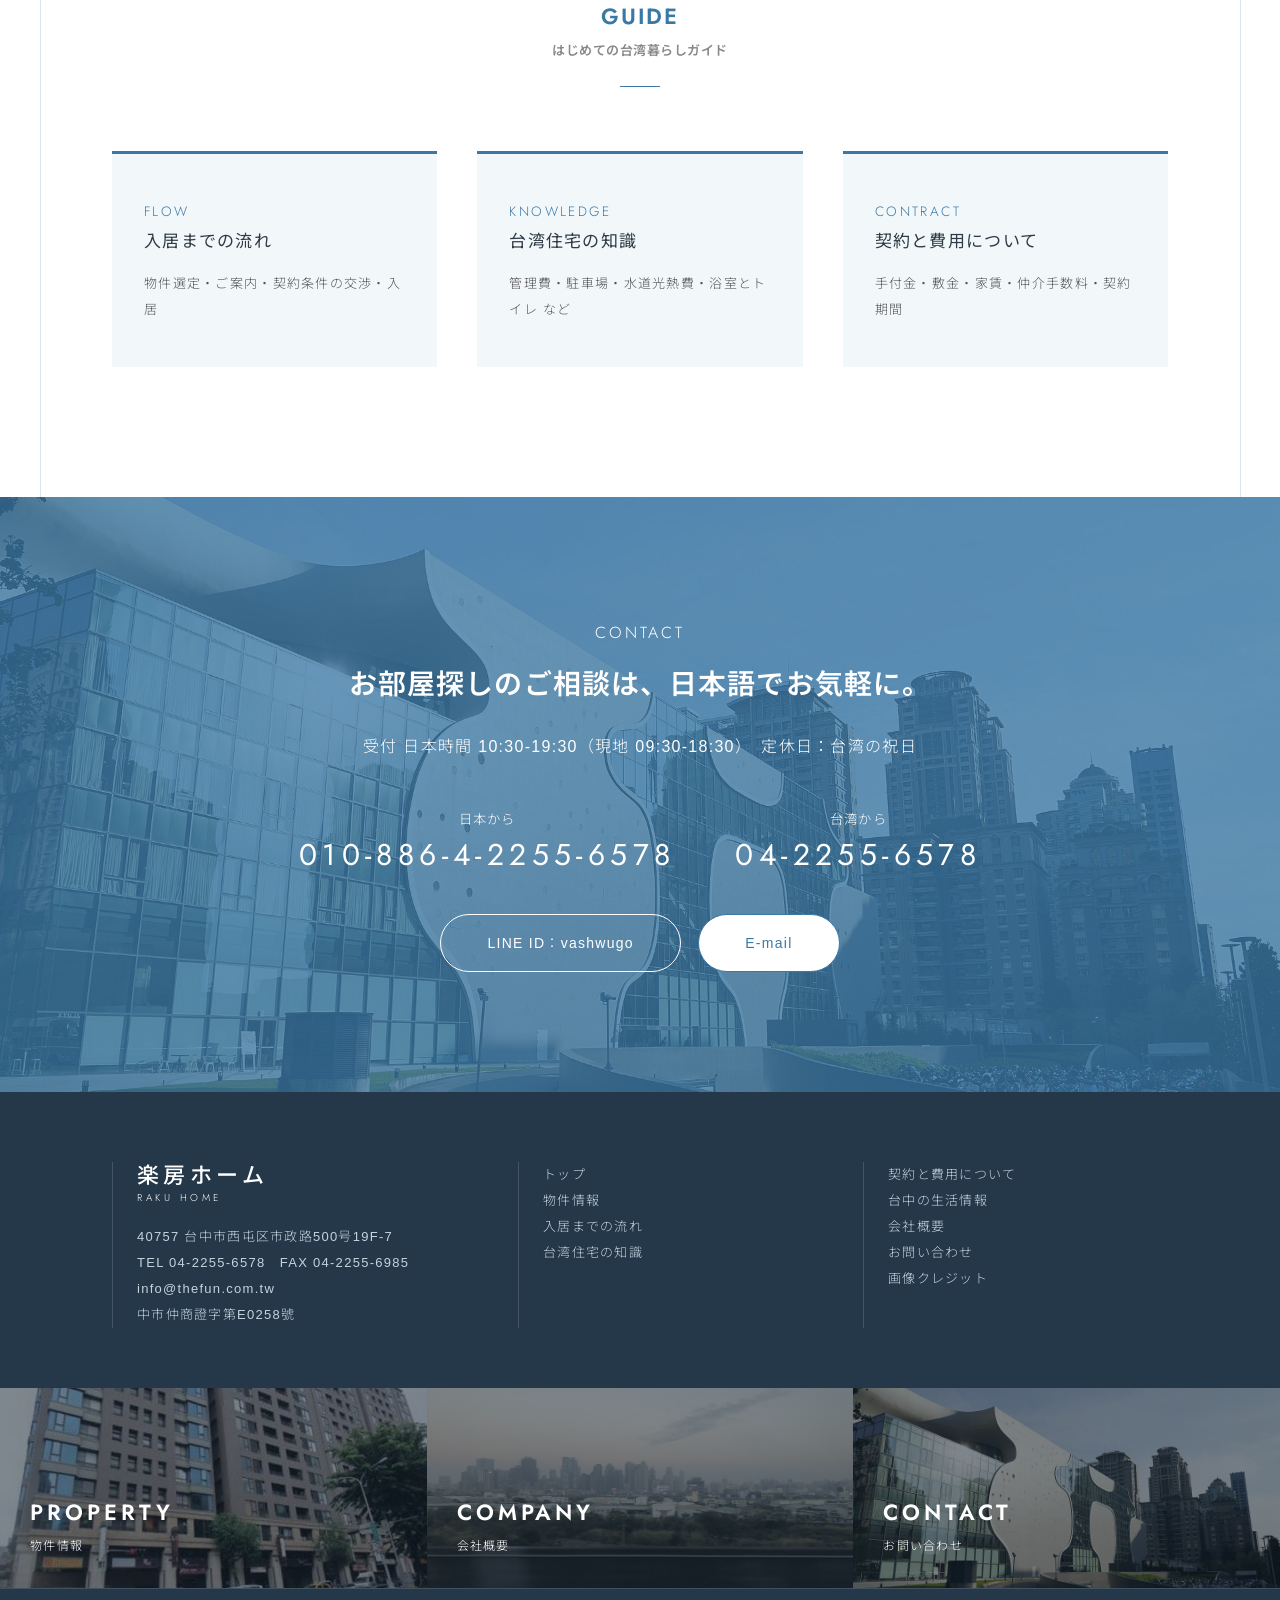
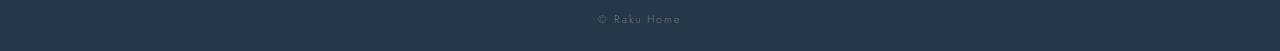
==== commit e3f12af2: "Restyle in TCD088-inspired layout: hero thumbs, news ticker, parallax band, image panels, footer ban" ====
--- a/index.html
+++ b/index.html
@@ -7,12 +7,14 @@
 <aside class="side"><button class="burger" aria-label="menu"><span></span><span></span><span></span></button>
 <div class="side-btns"><a href="tel:+886422556578"><span class="en">TEL</span></a><a class="line" href="https://line.me/ti/p/~vashwugo"><span class="en">LINE</span></a><a href="contact.html"><span class="en">CONTACT</span></a></div></aside>
 <nav class="nav"><ul><li><a href="index.html"><span class="en">TOP</span>トップ</a></li><li><a href="properties.html"><span class="en">PROPERTY</span>物件情報</a></li><li><a href="flow.html"><span class="en">FLOW</span>入居までの流れ</a></li><li><a href="knowledge.html"><span class="en">KNOWLEDGE</span>台湾住宅の知識</a></li><li><a href="contract.html"><span class="en">CONTRACT</span>契約と費用について</a></li><li><a href="life.html"><span class="en">LIFE</span>台中の生活情報</a></li><li><a href="company.html"><span class="en">COMPANY</span>会社概要</a></li><li><a href="contact.html"><span class="en">CONTACT</span>お問い合わせ</a></li></ul></nav>
-<section class="fv"><div class="fv-img"></div><div class="fv-tx"><p class="en">TAICHUNG RENTAL SERVICE FOR JAPANESE</p><h1>部屋探しだけではなく、<br><em>"家"</em>探しの手伝い。</h1><a class="btn" href="properties.html">物件情報を見る</a></div><span class="scroll en">SCROLL</span></section>
+<section class="fv"><div class="fv-img"></div><div class="fv-tx"><p class="en">TAICHUNG RENTAL SERVICE FOR JAPANESE</p><h1>部屋探しだけではなく、<br><em>"家"</em>探しの手伝い。</h1><a class="btn" href="properties.html">物件情報を見る</a></div><span class="scroll en">SCROLL</span><div class="fv-th"><a href="properties.html"><img src="img/p_2l_2.jpg" alt=""></a><a class="tx" href="flow.html">日本語で、ていねいに<br>物件探しから入居まで</a><a href="properties.html#office"><img src="img/p_of_1.jpg" alt=""></a></div></section><div class="tick"><time class="en">2020.06.30</time><span class="tag">BLOG</span><a href="#news">台中市北区新築高級マンション入居者募集中！</a></div>
 <section class="sec"><div class="wrap concept"><div class="rv"><div class="ttl l"><span class="en">CONCEPT</span><h2>台湾で、安心して<br>暮らすために。</h2></div></div>
 <div class="rv"><p>私たちは、台湾で安心して生活できるよう少しでもお役に立てればと考えております。</p><p>楽房不動産は最初の日本不動産投資専門をはじめ、台湾台中の賃貸にもサービス提供して参りました。取引件数は1000件を超え、台湾に居住される日本人の皆様に広く親しまれております。</p><p>お問い合わせは日本語でお気軽にどうぞ！当社だけの特選物件を多数用意しております。皆様のご連絡を心よりお待ちしております。</p></div></div></section>
-<section class="sec gray"><div class="wrap"><div class="ttl rv"><span class="en">NEWS</span><h2>お知らせ</h2></div><ul class="news rv">
+<section class="sec gray" id="news"><div class="wrap"><div class="ttl rv"><span class="en">NEWS</span><h2>お知らせ</h2></div><ul class="news rv">
 <li><time class="en">2020.06.30</time><span class="tag">BLOG</span><a href="#">台中市北区新築高級マンション入居者募集中！ 商店街が充実した北区エリア。家賃2～5万/月、短期賃貸可・法人契約可・オフィス利用可。</a></li>
 <li><time class="en">----.--.--</time><span class="tag">INFO</span><span>新しいお知らせはこちらに掲載します。<span class="sample">※サンプル</span></span></li></ul></div></section>
+<section class="band" style="background-image:url(img/skyline2.jpg)"><div class="wrap rv"><h2>台中で、日本と同じ安心を。</h2><p>取引件数1000件超。台湾に居住される日本人の皆様に広く親しまれてきました。</p></div></section>
+<section class="panels"><a href="flow.html" style="background-image:url(img/theater.jpg)"><b class="en">FLOW</b><span>入居までの流れ</span></a><a href="knowledge.html" style="background-image:url(img/skyline2.jpg)"><b class="en">KNOWLEDGE</b><span>台湾住宅の知識</span></a><a href="contract.html" style="background-image:url(img/hero.jpg)"><b class="en">CONTRACT</b><span>契約と費用</span></a><a href="life.html" style="background-image:url(img/hero_blue.jpg)"><b class="en">LIFE</b><span>台中の生活情報</span></a></section>
 <section class="sec"><div class="wrap"><div class="ttl rv"><span class="en">REASON</span><h2>楽房ホームが選ばれる理由</h2></div><div class="feat"><div class="rv" style="background:var(--bg2)"><span class="no en">01</span><h3>日本語で、ていねいに</h3><p>お問い合わせから物件のご案内、契約まで日本語で対応いたします。お気軽にどうぞ。</p></div><div class="rv" style="background:var(--bg2)"><span class="no en">02</span><h3>取引件数1000件超</h3><p>台湾に居住される日本人の皆様に広く親しまれ、取引件数は1000件を超えました。</p></div><div class="rv" style="background:var(--bg2)"><span class="no en">03</span><h3>当社だけの特選物件</h3><p>1R・1LDKから2LDK以上、オフィス、三井アウトレット周辺まで、特選物件を多数ご用意しております。</p></div></div></div></section>
 <section class="sec gray"><div class="wrap"><div class="ttl rv"><span class="en">PROPERTY</span><h2>物件情報</h2></div><div class="cards"><article class="card rv"><div class="ph"><img src="img/p_1ldk_1.jpg" alt="世界之心" loading="lazy"></div><div class="bd"><p class="type en">1LDK</p><h3>世界之心</h3><p class="rent">16,800元/月</p>
 <dl><dt>広さ</dt><dd>24.41坪（約80.69㎡）</dd><dt>物件タイプ</dt><dd>マンション</dd><dt>築年</dt><dd>2009年08月</dd><dt>階数</dt><dd>19F/26F</dd><dt>管理費</dt><dd>無</dd><dt>保証金</dt><dd>2ヶ月</dd><dt>仲介手数料</dt><dd>家賃1ヶ月分</dd></dl></div></article><article class="card rv"><div class="ph"><img src="img/p_2l_1.jpg" alt="五權光河" loading="lazy"></div><div class="bd"><p class="type en">2LDK+</p><h3>五權光河</h3><p class="rent">72,000元/月</p>
@@ -28,4 +30,4 @@
 <a class="btn ln" href="https://line.me/ti/p/~vashwugo">LINE ID：vashwugo</a>　<a class="btn" href="mailto:info@thefun.com.tw">E-mail</a></section>
 <footer class="ft"><div class="wrap"><div><a class="logo" href="#"><b>楽房ホーム</b><small class="en">RAKU HOME</small></a><p style="margin-top:20px">40757 台中市西屯区市政路500号19F-7<br>TEL 04-2255-6578　FAX 04-2255-6985<br>info@thefun.com.tw<br>中市仲商證字第E0258號</p></div>
 <ul><li><a href="index.html">トップ</a></li><li><a href="properties.html">物件情報</a></li><li><a href="flow.html">入居までの流れ</a></li><li><a href="knowledge.html">台湾住宅の知識</a></li></ul><ul><li><a href="contract.html">契約と費用について</a></li><li><a href="life.html">台中の生活情報</a></li><li><a href="company.html">会社概要</a></li><li><a href="contact.html">お問い合わせ</a></li><li><a href="credits.html">画像クレジット</a></li></ul></div>
-<small class="cp en">© Raku Home</small></footer><script src="js/main.js"></script></body></html>+<div class="ft-bn"><a href="properties.html" style="background-image:url(img/p_2l_3.jpg)"><b class="en">PROPERTY</b><span>物件情報</span></a><a href="company.html" style="background-image:url(img/skyline2.jpg)"><b class="en">COMPANY</b><span>会社概要</span></a><a href="contact.html" style="background-image:url(img/theater.jpg)"><b class="en">CONTACT</b><span>お問い合わせ</span></a></div><small class="cp en">© Raku Home</small></footer><script src="js/main.js"></script></body></html>
--- a/css/style.css
+++ b/css/style.css
@@ -1,4 +1,4 @@
-:root{--ac:#d2582a;--ac2:#b3541e;--ink:#333;--sub:#888;--bg2:#f7f5f1;--line:#e4e0d8}
+:root{--ac:#2f3e4c;--ac2:#a08560;--ink:#333;--sub:#888;--bg2:#f7f5f1;--line:#e4e0d8}
 *{box-sizing:border-box;margin:0;padding:0}
 html{scroll-behavior:smooth}
 body{font-family:"Noto Sans JP","Noto Sans TC",sans-serif;font-weight:300;color:var(--ink);line-height:2;letter-spacing:.08em;background:#fff}
@@ -18,7 +18,7 @@
 .burger{height:80px;display:flex;flex-direction:column;justify-content:center;align-items:center;gap:7px;cursor:pointer;background:none;border:0}
 .burger span{width:30px;height:1px;background:#fff;transition:.3s}.sub .burger span,.solidside .burger span{background:var(--ink)}
 .side-btns a{display:flex;flex-direction:column;align-items:center;justify-content:center;height:80px;font-size:10px;color:#fff;background:var(--ac);border-top:1px solid rgba(255,255,255,.3)}
-.side-btns a.line{background:#06c755}
+.side-btns a.line{background:#4a5866}
 .nav{position:fixed;inset:0;z-index:55;background:rgba(255,255,255,.97);display:flex;align-items:center;justify-content:center;opacity:0;pointer-events:none;transition:.5s}
 .nav.open{opacity:1;pointer-events:auto}
 .nav ul{list-style:none;display:grid;grid-template-columns:1fr 1fr;gap:24px 80px}
@@ -26,12 +26,12 @@
 .open-x .burger span:nth-child(1){transform:translateY(8px) rotate(45deg);background:var(--ink)}.open-x .burger span:nth-child(2){opacity:0}.open-x .burger span:nth-child(3){transform:translateY(-8px) rotate(-45deg);background:var(--ink)}
 /* hero */
 .fv{position:relative;height:100vh;min-height:620px;overflow:hidden;color:#fff}
-.fv-img{position:absolute;inset:0;background:url(../img/hero.jpg) center/cover;animation:zoom 14s ease-out forwards}
-.fv:after{content:"";position:absolute;inset:0;background:linear-gradient(90deg,rgba(0,0,0,.45),rgba(0,0,0,.05))}
+.fv-img{position:absolute;inset:0;background:url(../img/hero_blue.jpg) center/cover;animation:zoom 14s ease-out forwards}
+.fv:after{content:"";position:absolute;inset:0;background:linear-gradient(90deg,rgba(20,30,40,.28),rgba(0,0,0,0) 70%)}
 @keyframes zoom{from{transform:scale(1.12)}to{transform:scale(1)}}
 .fv-tx{position:absolute;left:8vw;bottom:16vh;z-index:2}
 .fv-tx p.en{font-size:13px}.fv-tx h1{font-weight:300;font-size:clamp(34px,5vw,64px);line-height:1.5;letter-spacing:.18em;margin:12px 0 36px}
-.fv-tx h1 em{font-style:normal;color:#ffb38a}
+.fv-tx h1 em{font-style:normal;color:#e3cfa8}
 .btn{display:inline-block;background:var(--ac);color:#fff;padding:16px 46px;font-size:14px;transition:.3s;border:1px solid var(--ac)}
 .btn:hover{background:#fff;color:var(--ac)}.btn.ghost{background:transparent;color:var(--ac)}.btn.ghost:hover{background:var(--ac);color:#fff}
 .scroll{position:absolute;left:50%;bottom:24px;z-index:2;font-size:10px;writing-mode:vertical-rl}
@@ -50,7 +50,7 @@
 .news time{color:var(--sub);min-width:110px}.tag{font-size:11px;border:1px solid var(--ac);color:var(--ac);padding:0 10px;height:24px;line-height:22px}
 /* features */
 .feat{display:grid;grid-template-columns:repeat(3,1fr);gap:40px}
-.feat div{background:#fff;padding:44px 32px;position:relative}.feat .no{position:absolute;top:-22px;left:32px;font-size:44px;color:var(--ac);line-height:1}
+.feat div{background:#fff;padding:44px 32px;position:relative}.feat .no{position:absolute;top:-22px;left:32px;font-size:44px;color:var(--ac2);line-height:1}
 .feat h3{font-weight:400;font-size:17px;margin-bottom:12px}.feat p{font-size:13.5px;color:#555}
 /* cards */
 .tabs{display:flex;justify-content:center;flex-wrap:wrap;gap:10px;margin-bottom:56px}
@@ -70,7 +70,7 @@
 .flow h3{font-weight:400;font-size:19px;margin-bottom:8px}
 /* page hero */
 .ph-hero{height:420px;position:relative;display:flex;align-items:center;justify-content:center;color:#fff;background:center/cover}
-.ph-hero:after{content:"";position:absolute;inset:0;background:rgba(0,0,0,.35)}
+.ph-hero:after{content:"";position:absolute;inset:0;background:rgba(20,30,40,.2)}
 .ph-hero div{position:relative;z-index:2;text-align:center}.ph-hero .en{font-size:14px}.ph-hero h1{font-weight:300;font-size:34px;letter-spacing:.2em}
 .crumb{font-size:12px;color:var(--sub);padding:18px 0}
 .qa{display:grid;grid-template-columns:repeat(2,1fr);gap:48px 64px}.qa h3{font-weight:400;font-size:18px;color:var(--ac);margin-bottom:10px;border-bottom:1px solid var(--line);padding-bottom:8px}
@@ -78,9 +78,9 @@
 table.co{width:100%;border-collapse:collapse;font-size:14px}table.co th,table.co td{padding:22px 16px;border-bottom:1px solid var(--line);text-align:left;vertical-align:top}table.co th{width:200px;font-weight:400;color:var(--ac)}
 /* contact band */
 .cta{position:relative;padding:120px 0;color:#fff;text-align:center;background:url(../img/theater.jpg) center/cover}
-.cta:before{content:"";position:absolute;inset:0;background:rgba(170,64,24,.85)}.cta>*{position:relative}
+.cta:before{content:"";position:absolute;inset:0;background:rgba(47,62,76,.6)}.cta>*{position:relative}
 .cta h2{font-weight:300;font-size:28px;margin:8px 0 18px}.cta .tels{display:flex;justify-content:center;gap:60px;flex-wrap:wrap;margin:40px 0}
-.cta .tels b{font-size:30px;font-weight:400;display:block;line-height:1.3}.cta .btn{background:#fff;color:var(--ac)}.cta .btn.ln{background:#06c755;color:#fff;border-color:#06c755}
+.cta .tels b{font-size:30px;font-weight:400;display:block;line-height:1.3}.cta .btn{background:#fff;color:var(--ac)}.cta .btn.ln{background:transparent;color:#fff;border-color:#fff}
 .ft{background:#222;color:#bbb;font-size:13px;padding:70px 0 30px}.ft .wrap{display:grid;grid-template-columns:1.2fr 1fr 1fr;gap:40px}
 .ft .logo{color:#fff}.ft ul{list-style:none}.ft small.cp{display:block;text-align:center;margin-top:50px;color:#777}
 /* reveal */
@@ -93,3 +93,47 @@
  .nav ul{grid-template-columns:1fr;gap:14px}.flow li{grid-template-columns:1fr;gap:6px}.news li{flex-wrap:wrap;gap:6px 16px}
  .fv-tx{left:24px;right:24px;bottom:120px}.ph-hero{height:260px}table.co th{width:110px}.lang a{padding:1px 5px}body{padding-bottom:56px}
 }
+.fv img,.fv .slide,.fv [class*=bg],.ph-hero{filter:brightness(1.15) saturate(1.05)}
+.fv-tx,.ph-hero h1,.ph-hero h2,.ph-hero p{text-shadow:0 1px 12px rgba(0,0,0,.35)}
+.fv:after{background:linear-gradient(0deg,rgba(20,30,40,.45),rgba(0,0,0,0) 60%)}
+:root{--ac:#3a78a6;--ac2:#6fa8cf;--bg2:#f2f7fa;--line:#dbe6ee;--ink:#2e3a45}
+.side-btns a{background:#3a78a6}.side-btns a.line{background:#5b93bd}
+.fv:after{background:linear-gradient(0deg,rgba(30,60,90,.4),rgba(0,0,0,0) 55%)}
+.fv-tx h1 em{color:#cfe6f5}
+.cta:before{background:rgba(58,120,166,.78)}
+.ft{background:#24384a;color:#c5d3de}
+/* ===== TCD088-inspired restyle ===== */
+body{font-family:"Helvetica Neue",Arial,"Hiragino Sans","Noto Sans JP","Noto Sans TC",sans-serif;color:var(--ink)}
+.ttl h2,.concept h2,.band h2,.cta h2,.ph-hero h1{font-weight:600!important;letter-spacing:.04em}
+.ttl{text-align:center}.ttl .en{display:block;color:var(--ac);font-weight:600;font-size:22px;letter-spacing:.08em}.ttl h2{font-size:13px!important;color:var(--sub,#778)}
+.fv-tx h1{font-weight:600;letter-spacing:.06em}
+.btn{border-radius:999px;background:var(--ac);color:#fff;border:1px solid var(--ac);padding:14px 46px}.btn.ghost{background:var(--ac);color:#fff}
+.fv-th{position:absolute;z-index:3;left:50%;bottom:20px;transform:translateX(-50%);display:flex;gap:14px}
+.fv-th a{width:200px;height:72px;overflow:hidden;background:#fff;display:flex;align-items:center}.fv-th img{width:100%;height:100%;object-fit:cover}
+.fv-th .tx{color:var(--ink);font-size:12px;padding:0 20px;line-height:1.7}
+.fv-tx{bottom:22vh}
+.tick{display:flex;justify-content:center;align-items:center;gap:18px;padding:16px 20px;border-bottom:1px solid var(--line);font-size:14px}
+.tick time{color:#999;font-size:12px}.tag,.tick .tag{background:var(--ac);color:#fff;border-radius:999px;padding:3px 14px;font-size:11px}
+.sec>.wrap{position:relative}
+main,.sec{background-image:linear-gradient(var(--line),var(--line)),linear-gradient(var(--line),var(--line));background-size:1px 100%;background-repeat:no-repeat;background-position:calc(50% - 600px) 0,calc(50% + 600px) 0}
+.sec.gray{background-color:var(--bg2)}
+.band{position:relative;padding:150px 0;color:#fff;text-align:center;background:center/cover fixed}
+.band:before{content:"";position:absolute;inset:0;background:rgba(36,56,74,.55)}.band>*{position:relative}
+.band h2{font-size:clamp(24px,3vw,38px);margin-bottom:20px}
+.panels{display:grid;grid-template-columns:repeat(4,1fr)}
+.panels a,.ft-bn a{position:relative;height:360px;background:center/cover;color:#fff;display:flex;flex-direction:column;justify-content:flex-end;padding:30px;overflow:hidden}
+.panels a:before,.ft-bn a:before{content:"";position:absolute;inset:0;background:rgba(20,35,50,.55);transition:.4s}.panels a:hover:before,.ft-bn a:hover:before{background:rgba(58,120,166,.55)}
+.panels b,.panels span,.ft-bn b,.ft-bn span{position:relative}.panels b,.ft-bn b{font-size:22px;font-weight:600}.panels span,.ft-bn span{font-size:12px}
+.card{border-radius:0;box-shadow:none;border:1px solid var(--line);background:#fff}.card .ph img{transition:.6s}.card:hover .ph img{transform:scale(1.06)}
+.news li{border-bottom:1px solid var(--line)}
+.feat>*{border-top:3px solid var(--ac)}
+.ft{padding-bottom:0}.ft .wrap>*{border-left:1px solid rgba(255,255,255,.15);padding-left:24px}
+.ft-bn{display:grid;grid-template-columns:repeat(3,1fr);margin-top:60px}.ft-bn a{height:200px}
+.ft small.cp{margin:0;padding:20px;border-top:1px solid rgba(255,255,255,.12)}
+@media(max-width:1240px){main,.sec{background-image:none}}
+@media(max-width:900px){
+ .fv-th{display:none}.fv-tx{bottom:110px}.tick{justify-content:flex-start;flex-wrap:wrap;gap:8px 12px;font-size:13px}
+ .band{padding:90px 0;background-attachment:scroll}.panels{grid-template-columns:1fr 1fr}.panels a{height:200px;padding:18px}
+ .ft-bn{grid-template-columns:1fr}.ft-bn a{height:120px}.ft .wrap>*{border:0;padding:0}
+}
+@media(max-width:900px){.fv-tx h1{font-size:26px;letter-spacing:.04em}}
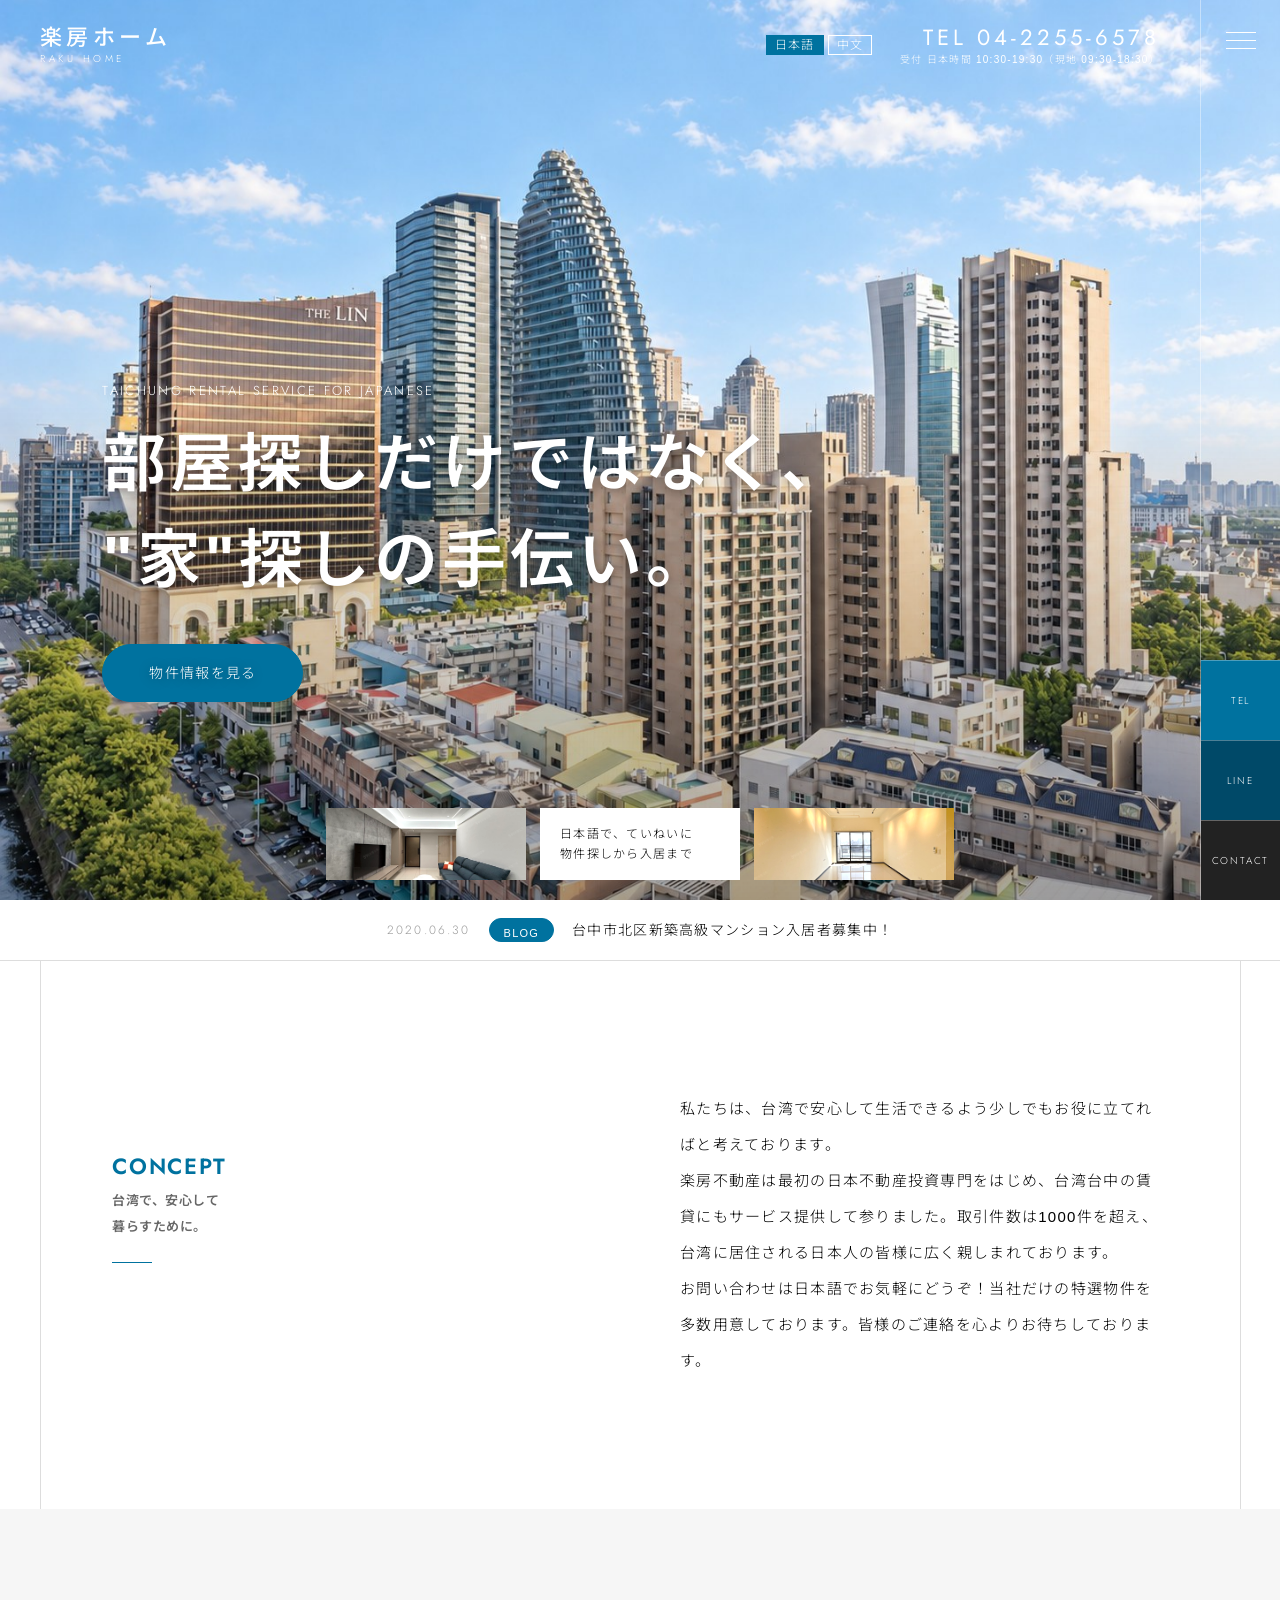
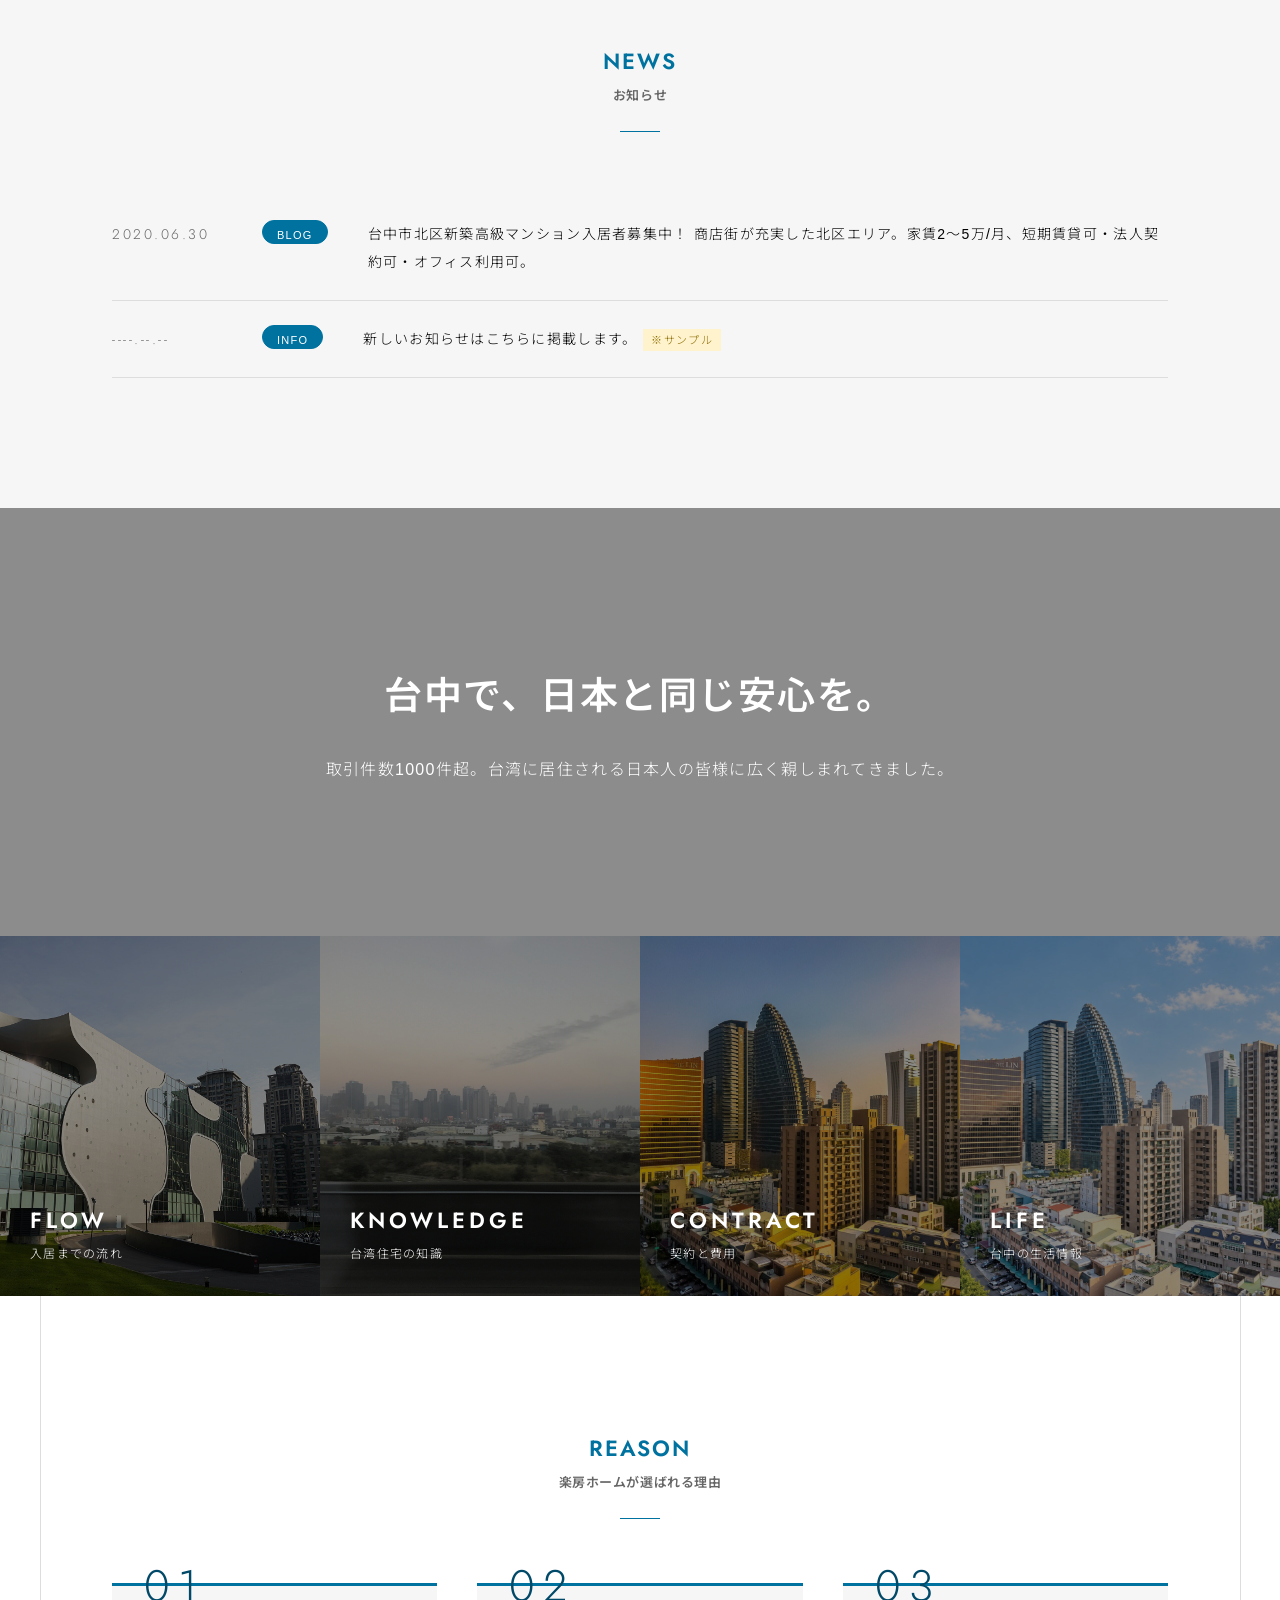
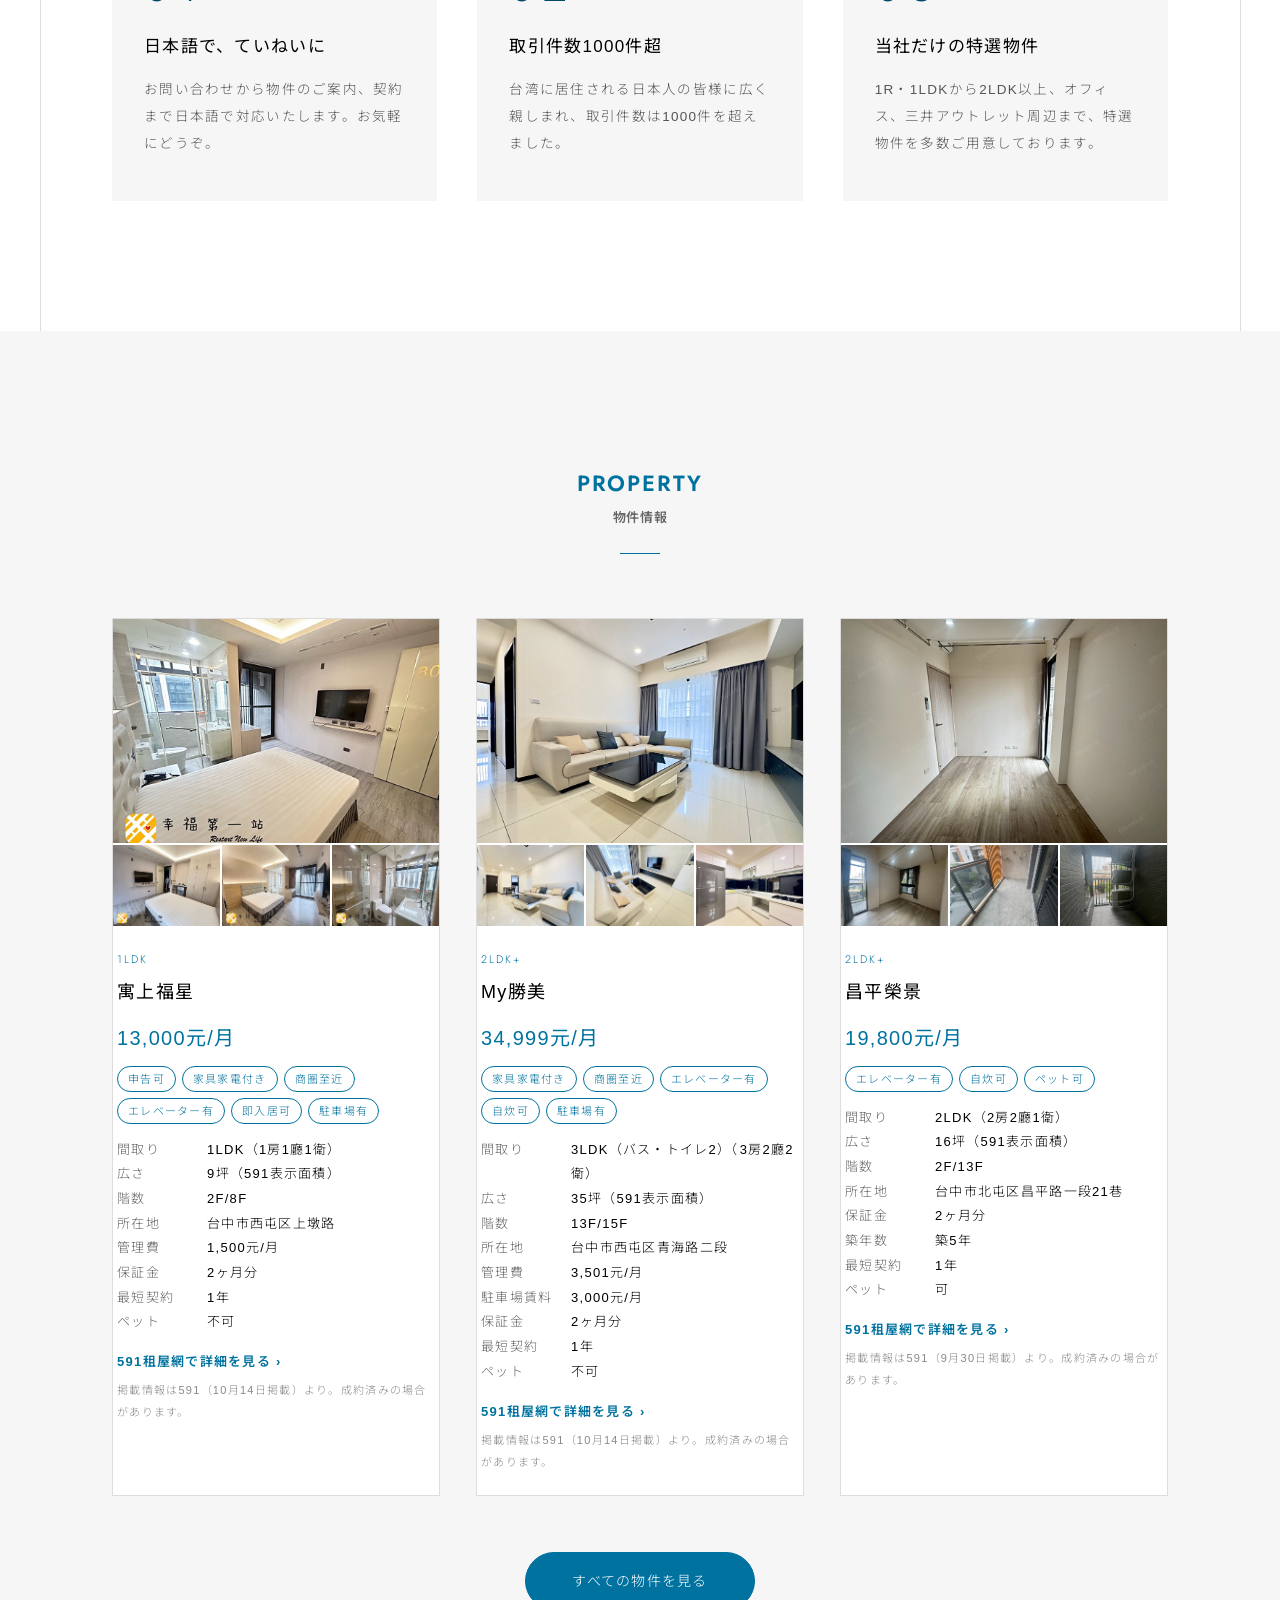
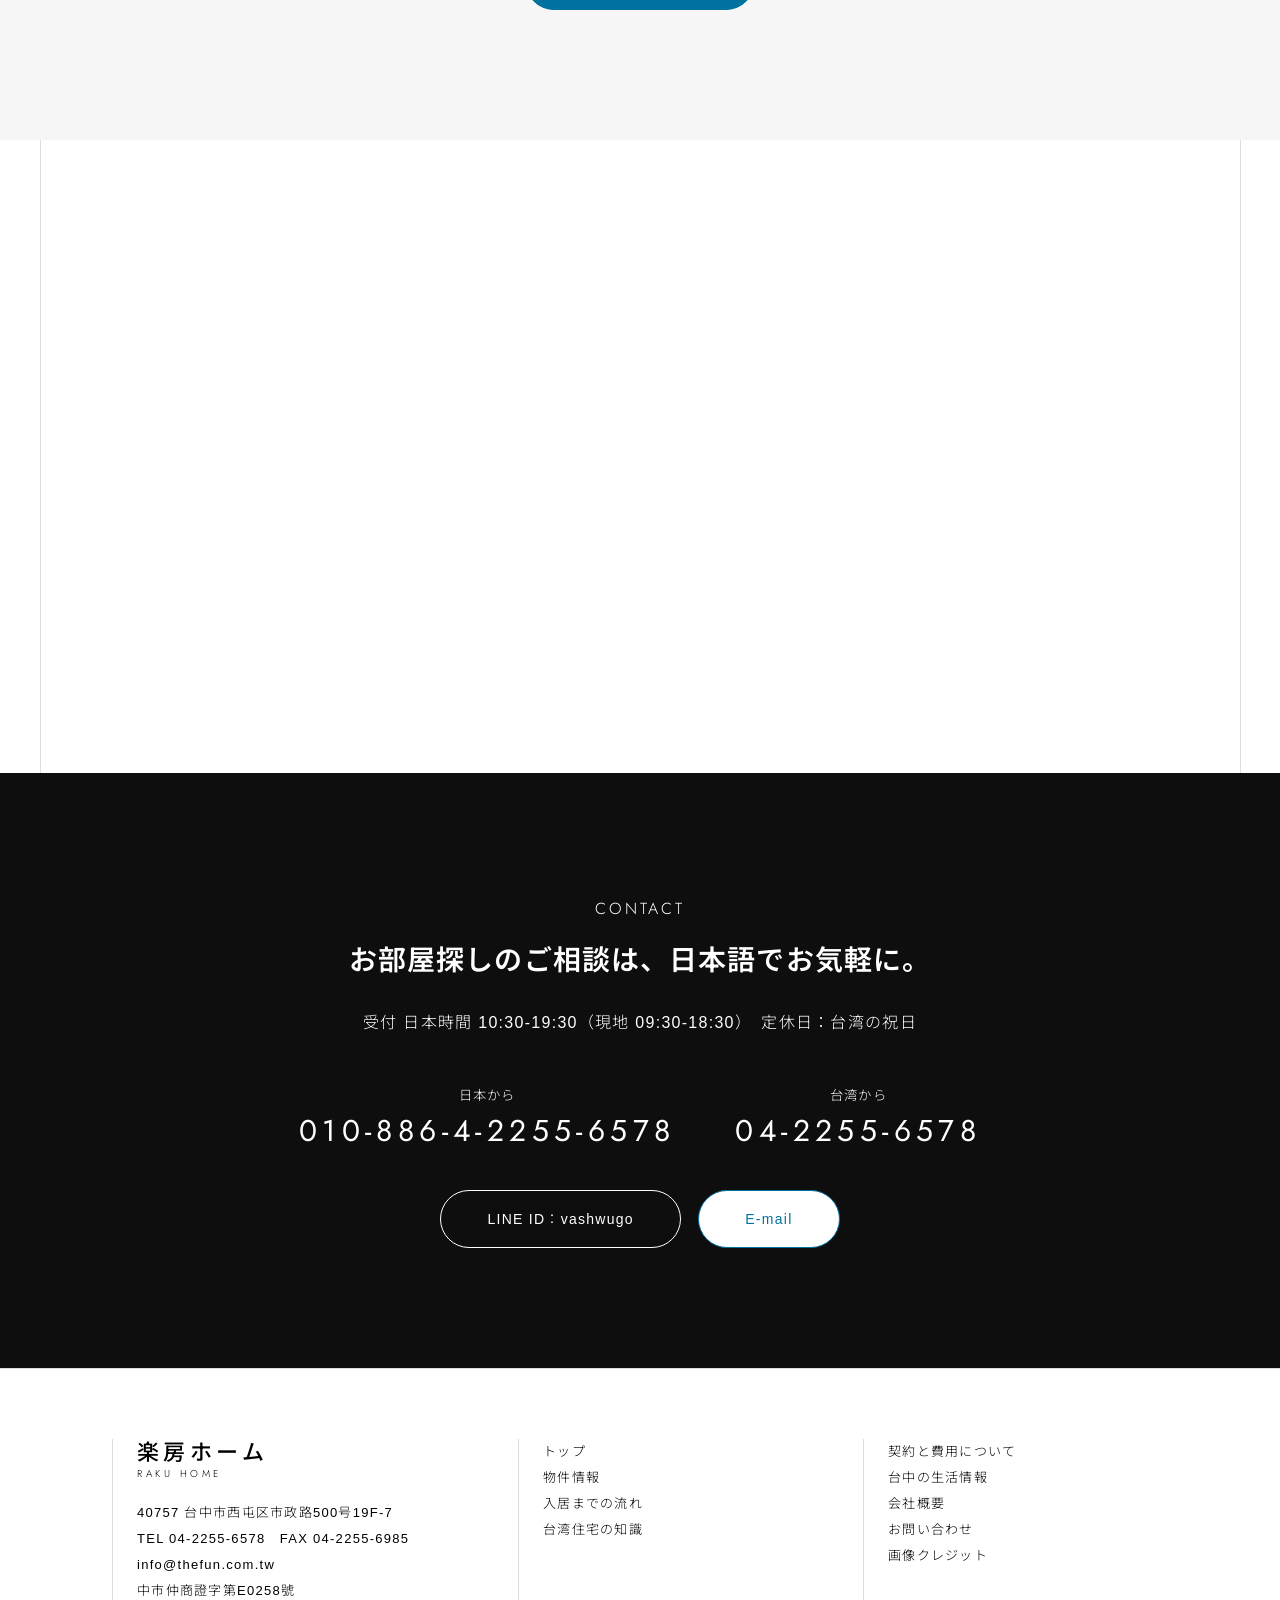
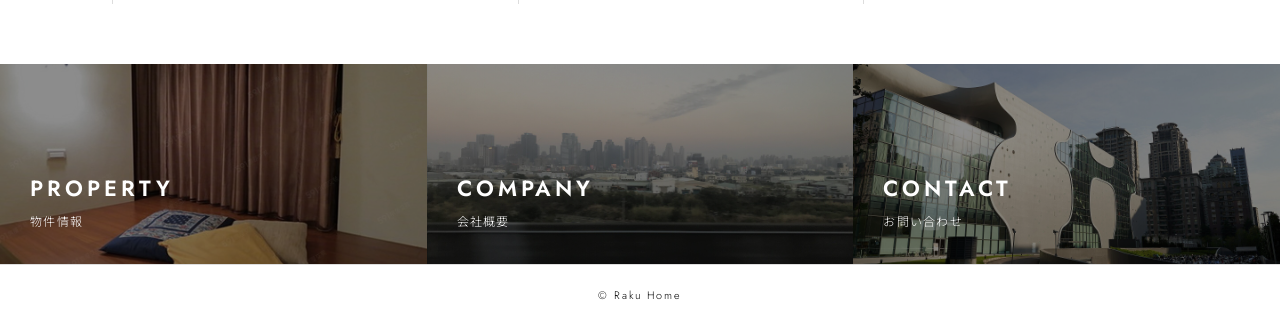
==== commit 262a1c9a: "Replace property listings with current 591 listings (14 of 17 units)" ====
--- a/index.html
+++ b/index.html
@@ -7,7 +7,7 @@
 <aside class="side"><button class="burger" aria-label="menu"><span></span><span></span><span></span></button>
 <div class="side-btns"><a href="tel:+886422556578"><span class="en">TEL</span></a><a class="line" href="https://line.me/ti/p/~vashwugo"><span class="en">LINE</span></a><a href="contact.html"><span class="en">CONTACT</span></a></div></aside>
 <nav class="nav"><ul><li><a href="index.html"><span class="en">TOP</span>トップ</a></li><li><a href="properties.html"><span class="en">PROPERTY</span>物件情報</a></li><li><a href="flow.html"><span class="en">FLOW</span>入居までの流れ</a></li><li><a href="knowledge.html"><span class="en">KNOWLEDGE</span>台湾住宅の知識</a></li><li><a href="contract.html"><span class="en">CONTRACT</span>契約と費用について</a></li><li><a href="life.html"><span class="en">LIFE</span>台中の生活情報</a></li><li><a href="company.html"><span class="en">COMPANY</span>会社概要</a></li><li><a href="contact.html"><span class="en">CONTACT</span>お問い合わせ</a></li></ul></nav>
-<section class="fv"><div class="fv-img"></div><div class="fv-tx"><p class="en">TAICHUNG RENTAL SERVICE FOR JAPANESE</p><h1>部屋探しだけではなく、<br><em>"家"</em>探しの手伝い。</h1><a class="btn" href="properties.html">物件情報を見る</a></div><span class="scroll en">SCROLL</span><div class="fv-th"><a href="properties.html"><img src="img/p_2l_2.jpg" alt=""></a><a class="tx" href="flow.html">日本語で、ていねいに<br>物件探しから入居まで</a><a href="properties.html#office"><img src="img/p_of_1.jpg" alt=""></a></div></section><div class="tick"><time class="en">2020.06.30</time><span class="tag">BLOG</span><a href="#news">台中市北区新築高級マンション入居者募集中！</a></div>
+<section class="fv"><div class="fv-img"></div><div class="fv-tx"><p class="en">TAICHUNG RENTAL SERVICE FOR JAPANESE</p><h1>部屋探しだけではなく、<br><em>"家"</em>探しの手伝い。</h1><a class="btn" href="properties.html">物件情報を見る</a></div><span class="scroll en">SCROLL</span><div class="fv-th"><a href="properties.html"><img src="img/r_22197492_0.jpg" alt=""></a><a class="tx" href="flow.html">日本語で、ていねいに<br>物件探しから入居まで</a><a href="properties.html#2ldk"><img src="img/r_22163324_0.jpg" alt=""></a></div></section><div class="tick"><time class="en">2020.06.30</time><span class="tag">BLOG</span><a href="#news">台中市北区新築高級マンション入居者募集中！</a></div>
 <section class="sec"><div class="wrap concept"><div class="rv"><div class="ttl l"><span class="en">CONCEPT</span><h2>台湾で、安心して<br>暮らすために。</h2></div></div>
 <div class="rv"><p>私たちは、台湾で安心して生活できるよう少しでもお役に立てればと考えております。</p><p>楽房不動産は最初の日本不動産投資専門をはじめ、台湾台中の賃貸にもサービス提供して参りました。取引件数は1000件を超え、台湾に居住される日本人の皆様に広く親しまれております。</p><p>お問い合わせは日本語でお気軽にどうぞ！当社だけの特選物件を多数用意しております。皆様のご連絡を心よりお待ちしております。</p></div></div></section>
 <section class="sec gray" id="news"><div class="wrap"><div class="ttl rv"><span class="en">NEWS</span><h2>お知らせ</h2></div><ul class="news rv">
@@ -16,10 +16,10 @@
 <section class="band" style="background-image:url(img/skyline2.jpg)"><div class="wrap rv"><h2>台中で、日本と同じ安心を。</h2><p>取引件数1000件超。台湾に居住される日本人の皆様に広く親しまれてきました。</p></div></section>
 <section class="panels"><a href="flow.html" style="background-image:url(img/theater.jpg)"><b class="en">FLOW</b><span>入居までの流れ</span></a><a href="knowledge.html" style="background-image:url(img/skyline2.jpg)"><b class="en">KNOWLEDGE</b><span>台湾住宅の知識</span></a><a href="contract.html" style="background-image:url(img/hero.jpg)"><b class="en">CONTRACT</b><span>契約と費用</span></a><a href="life.html" style="background-image:url(img/hero_blue.jpg)"><b class="en">LIFE</b><span>台中の生活情報</span></a></section>
 <section class="sec"><div class="wrap"><div class="ttl rv"><span class="en">REASON</span><h2>楽房ホームが選ばれる理由</h2></div><div class="feat"><div class="rv" style="background:var(--bg2)"><span class="no en">01</span><h3>日本語で、ていねいに</h3><p>お問い合わせから物件のご案内、契約まで日本語で対応いたします。お気軽にどうぞ。</p></div><div class="rv" style="background:var(--bg2)"><span class="no en">02</span><h3>取引件数1000件超</h3><p>台湾に居住される日本人の皆様に広く親しまれ、取引件数は1000件を超えました。</p></div><div class="rv" style="background:var(--bg2)"><span class="no en">03</span><h3>当社だけの特選物件</h3><p>1R・1LDKから2LDK以上、オフィス、三井アウトレット周辺まで、特選物件を多数ご用意しております。</p></div></div></div></section>
-<section class="sec gray"><div class="wrap"><div class="ttl rv"><span class="en">PROPERTY</span><h2>物件情報</h2></div><div class="cards"><article class="card rv"><div class="ph"><img src="img/p_1ldk_1.jpg" alt="世界之心" loading="lazy"></div><div class="bd"><p class="type en">1LDK</p><h3>世界之心</h3><p class="rent">16,800元/月</p>
-<dl><dt>広さ</dt><dd>24.41坪（約80.69㎡）</dd><dt>物件タイプ</dt><dd>マンション</dd><dt>築年</dt><dd>2009年08月</dd><dt>階数</dt><dd>19F/26F</dd><dt>管理費</dt><dd>無</dd><dt>保証金</dt><dd>2ヶ月</dd><dt>仲介手数料</dt><dd>家賃1ヶ月分</dd></dl></div></article><article class="card rv"><div class="ph"><img src="img/p_2l_1.jpg" alt="五權光河" loading="lazy"></div><div class="bd"><p class="type en">2LDK+</p><h3>五權光河</h3><p class="rent">72,000元/月</p>
-<dl><dt>広さ</dt><dd>88坪（約290.9㎡）</dd><dt>物件タイプ</dt><dd>マンション</dd><dt>築年</dt><dd>2014年11月</dd><dt>階数</dt><dd>6F/29F</dd><dt>管理費</dt><dd>8,000元/月</dd><dt>保証金</dt><dd>2ヶ月分</dd><dt>仲介手数料</dt><dd>家賃1ヶ月分</dd><dt>その他</dt><dd>最短契約1年／ペット不可／駐車場有／家具・家電付</dd></dl></div></article><article class="card rv"><div class="ph"><img src="img/p_of_1.jpg" alt="親家T3市政國際中心" loading="lazy"></div><div class="bd"><p class="type en">OFFICE</p><h3>親家T3市政國際中心</h3><p class="rent">35,200元/月</p>
-<dl><dt>広さ</dt><dd>73坪（約241.3㎡）</dd><dt>物件タイプ</dt><dd>事務所</dd><dt>築年</dt><dd>2012年12月</dd><dt>階数</dt><dd>10F/29F</dd><dt>管理費</dt><dd>6,580元/月</dd><dt>保証金</dt><dd>2ヶ月</dd><dt>仲介手数料</dt><dd>家賃1ヶ月分</dd></dl></div></article></div>
+<section class="sec gray"><div class="wrap"><div class="ttl rv"><span class="en">PROPERTY</span><h2>物件情報</h2></div><div class="cards"><article class="card rv"><div class="ph"><img src="img/r_22178892_0.jpg" alt="寓上福星" loading="lazy"></div><div class="thumbs"><img src="img/r_22178892_1.jpg" alt="" loading="lazy"><img src="img/r_22178892_2.jpg" alt="" loading="lazy"><img src="img/r_22178892_3.jpg" alt="" loading="lazy"></div><div class="bd"><p class="type en">1LDK</p><h3>寓上福星</h3><p class="rent">13,000元/月</p>
+<p class="fts"><span>申告可</span><span>家具家電付き</span><span>商圏至近</span><span>エレベーター有</span><span>即入居可</span><span>駐車場有</span></p><dl><dt>間取り</dt><dd>1LDK（1房1廳1衛）</dd><dt>広さ</dt><dd>9坪（591表示面積）</dd><dt>階数</dt><dd>2F/8F</dd><dt>所在地</dt><dd>台中市西屯区上墩路</dd><dt>管理費</dt><dd>1,500元/月</dd><dt>保証金</dt><dd>2ヶ月分</dd><dt>最短契約</dt><dd>1年</dd><dt>ペット</dt><dd>不可</dd></dl><p class="src"><a href="https://rent.591.com.tw/22178892" target="_blank" rel="noopener">591租屋網で詳細を見る ›</a><small>掲載情報は591（10月14日掲載）より。成約済みの場合があります。</small></p></div></article><article class="card rv"><div class="ph"><img src="img/r_22178156_0.jpg" alt="My勝美" loading="lazy"></div><div class="thumbs"><img src="img/r_22178156_1.jpg" alt="" loading="lazy"><img src="img/r_22178156_2.jpg" alt="" loading="lazy"><img src="img/r_22178156_3.jpg" alt="" loading="lazy"></div><div class="bd"><p class="type en">2LDK+</p><h3>My勝美</h3><p class="rent">34,999元/月</p>
+<p class="fts"><span>家具家電付き</span><span>商圏至近</span><span>エレベーター有</span><span>自炊可</span><span>駐車場有</span></p><dl><dt>間取り</dt><dd>3LDK（バス・トイレ2）（3房2廳2衛）</dd><dt>広さ</dt><dd>35坪（591表示面積）</dd><dt>階数</dt><dd>13F/15F</dd><dt>所在地</dt><dd>台中市西屯区青海路二段</dd><dt>管理費</dt><dd>3,501元/月</dd><dt>駐車場賃料</dt><dd>3,000元/月</dd><dt>保証金</dt><dd>2ヶ月分</dd><dt>最短契約</dt><dd>1年</dd><dt>ペット</dt><dd>不可</dd></dl><p class="src"><a href="https://rent.591.com.tw/22178156" target="_blank" rel="noopener">591租屋網で詳細を見る ›</a><small>掲載情報は591（10月14日掲載）より。成約済みの場合があります。</small></p></div></article><article class="card rv"><div class="ph"><img src="img/r_22092229_0.jpg" alt="昌平榮景" loading="lazy"></div><div class="thumbs"><img src="img/r_22092229_1.jpg" alt="" loading="lazy"><img src="img/r_22092229_2.jpg" alt="" loading="lazy"><img src="img/r_22092229_3.jpg" alt="" loading="lazy"></div><div class="bd"><p class="type en">2LDK+</p><h3>昌平榮景</h3><p class="rent">19,800元/月</p>
+<p class="fts"><span>エレベーター有</span><span>自炊可</span><span>ペット可</span></p><dl><dt>間取り</dt><dd>2LDK（2房2廳1衛）</dd><dt>広さ</dt><dd>16坪（591表示面積）</dd><dt>階数</dt><dd>2F/13F</dd><dt>所在地</dt><dd>台中市北屯区昌平路一段21巷</dd><dt>保証金</dt><dd>2ヶ月分</dd><dt>築年数</dt><dd>築5年</dd><dt>最短契約</dt><dd>1年</dd><dt>ペット</dt><dd>可</dd></dl><p class="src"><a href="https://rent.591.com.tw/22092229" target="_blank" rel="noopener">591租屋網で詳細を見る ›</a><small>掲載情報は591（9月30日掲載）より。成約済みの場合があります。</small></p></div></article></div>
 <p style="text-align:center;margin-top:56px"><a class="btn ghost" href="properties.html">すべての物件を見る</a></p></div></section>
 <section class="sec"><div class="wrap"><div class="ttl rv"><span class="en">GUIDE</span><h2>はじめての台湾暮らしガイド</h2></div><div class="feat">
 <a class="rv" href="flow.html" style="background:var(--bg2);padding:44px 32px"><p class="en" style="color:var(--ac)">FLOW</p><h3 style="font-weight:400">入居までの流れ</h3><p style="font-size:13px">物件選定・ご案内・契約条件の交渉・入居</p></a>
@@ -30,4 +30,4 @@
 <a class="btn ln" href="https://line.me/ti/p/~vashwugo">LINE ID：vashwugo</a>　<a class="btn" href="mailto:info@thefun.com.tw">E-mail</a></section>
 <footer class="ft"><div class="wrap"><div><a class="logo" href="#"><b>楽房ホーム</b><small class="en">RAKU HOME</small></a><p style="margin-top:20px">40757 台中市西屯区市政路500号19F-7<br>TEL 04-2255-6578　FAX 04-2255-6985<br>info@thefun.com.tw<br>中市仲商證字第E0258號</p></div>
 <ul><li><a href="index.html">トップ</a></li><li><a href="properties.html">物件情報</a></li><li><a href="flow.html">入居までの流れ</a></li><li><a href="knowledge.html">台湾住宅の知識</a></li></ul><ul><li><a href="contract.html">契約と費用について</a></li><li><a href="life.html">台中の生活情報</a></li><li><a href="company.html">会社概要</a></li><li><a href="contact.html">お問い合わせ</a></li><li><a href="credits.html">画像クレジット</a></li></ul></div>
-<div class="ft-bn"><a href="properties.html" style="background-image:url(img/p_2l_3.jpg)"><b class="en">PROPERTY</b><span>物件情報</span></a><a href="company.html" style="background-image:url(img/skyline2.jpg)"><b class="en">COMPANY</b><span>会社概要</span></a><a href="contact.html" style="background-image:url(img/theater.jpg)"><b class="en">CONTACT</b><span>お問い合わせ</span></a></div><small class="cp en">© Raku Home</small></footer><script src="js/main.js"></script></body></html>+<div class="ft-bn"><a href="properties.html" style="background-image:url(img/r_22235760_0.jpg)"><b class="en">PROPERTY</b><span>物件情報</span></a><a href="company.html" style="background-image:url(img/skyline2.jpg)"><b class="en">COMPANY</b><span>会社概要</span></a><a href="contact.html" style="background-image:url(img/theater.jpg)"><b class="en">CONTACT</b><span>お問い合わせ</span></a></div><small class="cp en">© Raku Home</small></footer><script src="js/main.js"></script></body></html>
--- a/css/style.css
+++ b/css/style.css
@@ -137,3 +137,18 @@
  .ft-bn{grid-template-columns:1fr}.ft-bn a{height:120px}.ft .wrap>*{border:0;padding:0}
 }
 @media(max-width:900px){.fv-tx h1{font-size:26px;letter-spacing:.04em}}
+/* ===== TCD088 colour scheme (replaces blue palette) ===== */
+:root{--ac:#00729f;--ac2:#004968;--bg2:#f6f6f6;--line:#dddddd;--ink:#000000;--sub:#666666}
+body{color:#000}a:hover{color:#004968}
+.side-btns a{background:#00729f}.side-btns a.line{background:#004968}.side-btns a:last-child{background:#222}
+.btn:hover{background:#004968;border-color:#004968}
+.fv:after{background:linear-gradient(0deg,rgba(0,0,0,.35),rgba(0,0,0,0) 55%)}.fv-tx h1 em{color:#fff}
+.hd.solid{background:#fff;border-bottom:1px solid #ddd}.lang a.on{background:#00729f;border-color:#00729f;color:#fff}
+.band:before,.panels a:before,.ft-bn a:before{background:rgba(0,0,0,.45)}.panels a:hover:before,.ft-bn a:hover:before{background:rgba(0,114,159,.5)}
+.cta{background:#222}.cta:before{background:rgba(0,0,0,.6)}.cta .btn{color:#00729f}
+.ft{background:#fff;color:#000;border-top:1px solid #ddd}.ft .logo,.ft a{color:#000}.ft ul li a:hover{color:#00729f}
+.ft .wrap>*{border-left:1px solid #ddd}.ft small.cp{color:#000;border-top:1px solid #ddd}.ft-bn a,.ft-bn b,.ft-bn span{color:#fff}
+.feat>*{border-top-color:#00729f}.ttl .en{color:#00729f}
+.card .thumbs{display:grid;grid-template-columns:repeat(3,1fr);gap:2px;margin-top:2px}.card .thumbs img{width:100%;aspect-ratio:4/3;object-fit:cover;display:block}
+.card .fts{display:flex;flex-wrap:wrap;gap:6px;margin:8px 0 14px}.card .fts span{font-size:11px;border:1px solid #00729f;color:#00729f;border-radius:999px;padding:1px 10px}
+.card .src{margin-top:14px;font-size:13px}.card .src a{color:#00729f;font-weight:600}.card .src small{display:block;color:#888;font-size:11px;margin-top:4px}
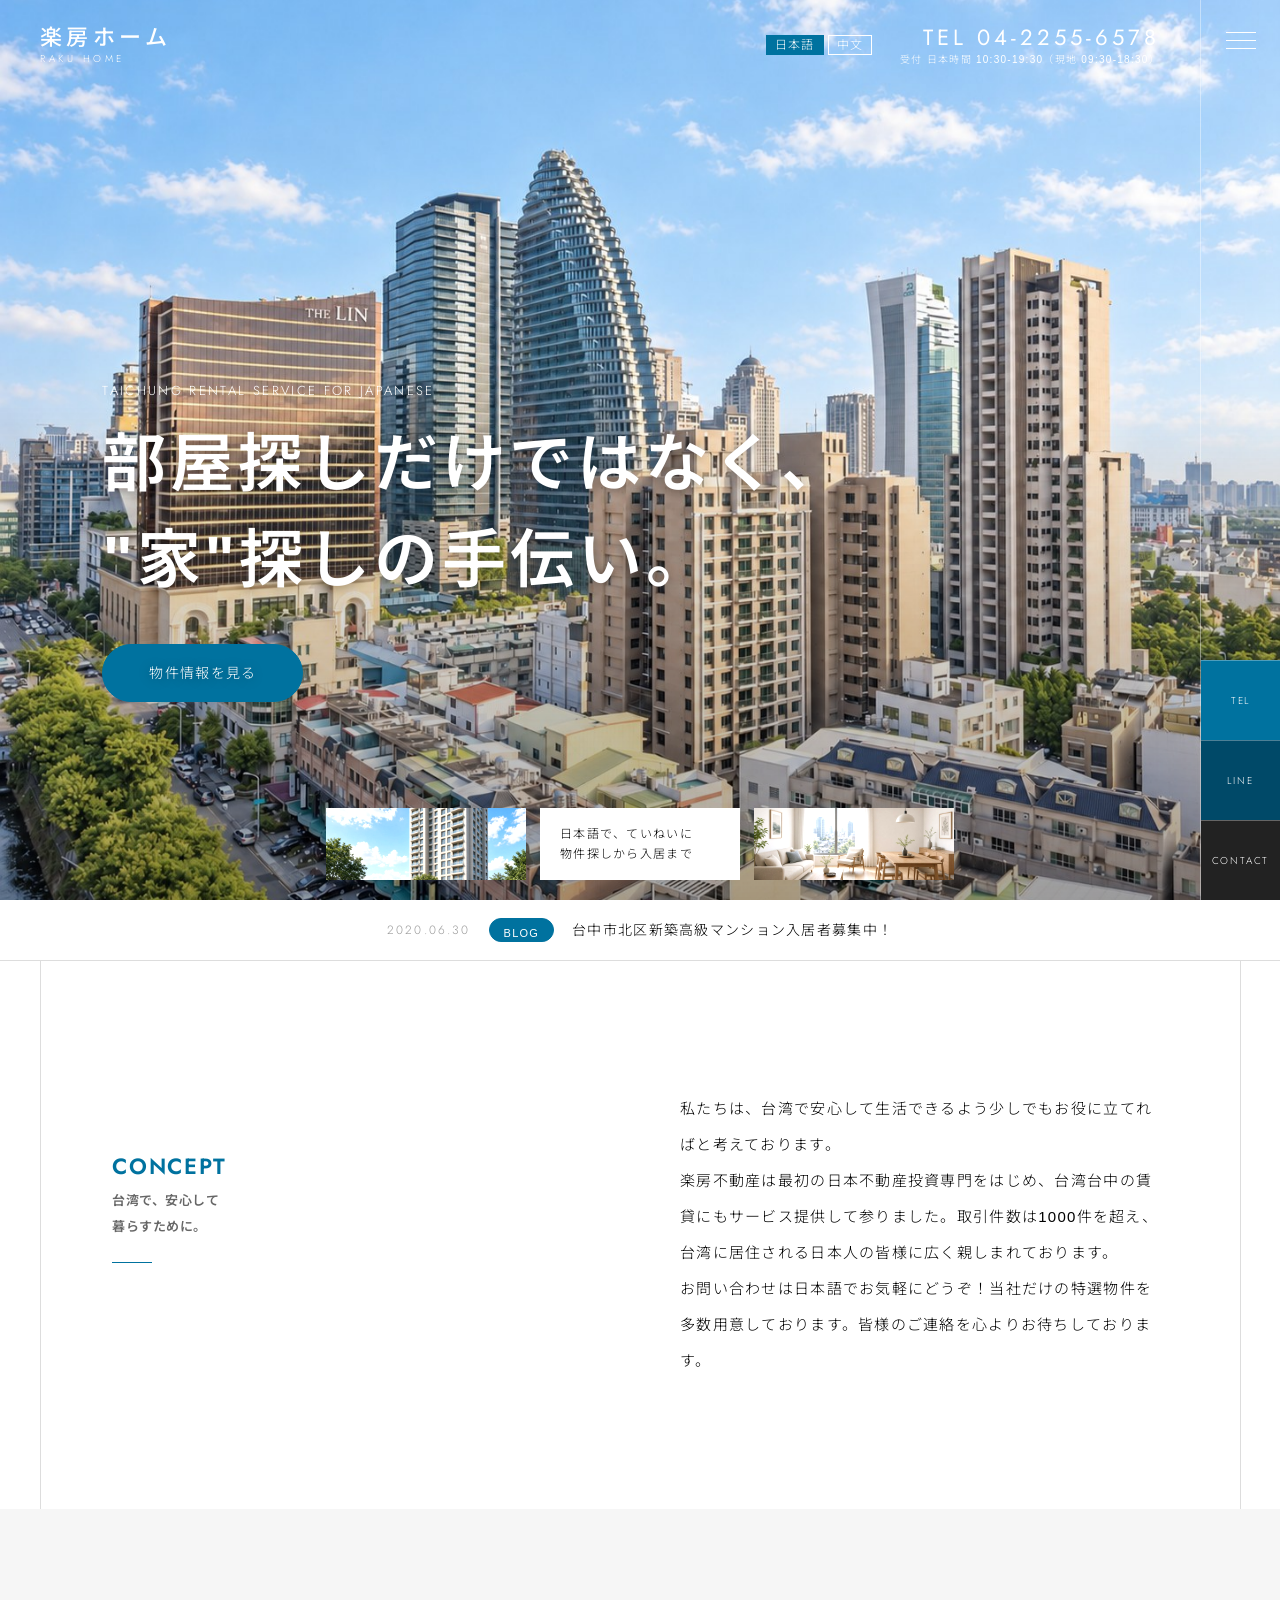
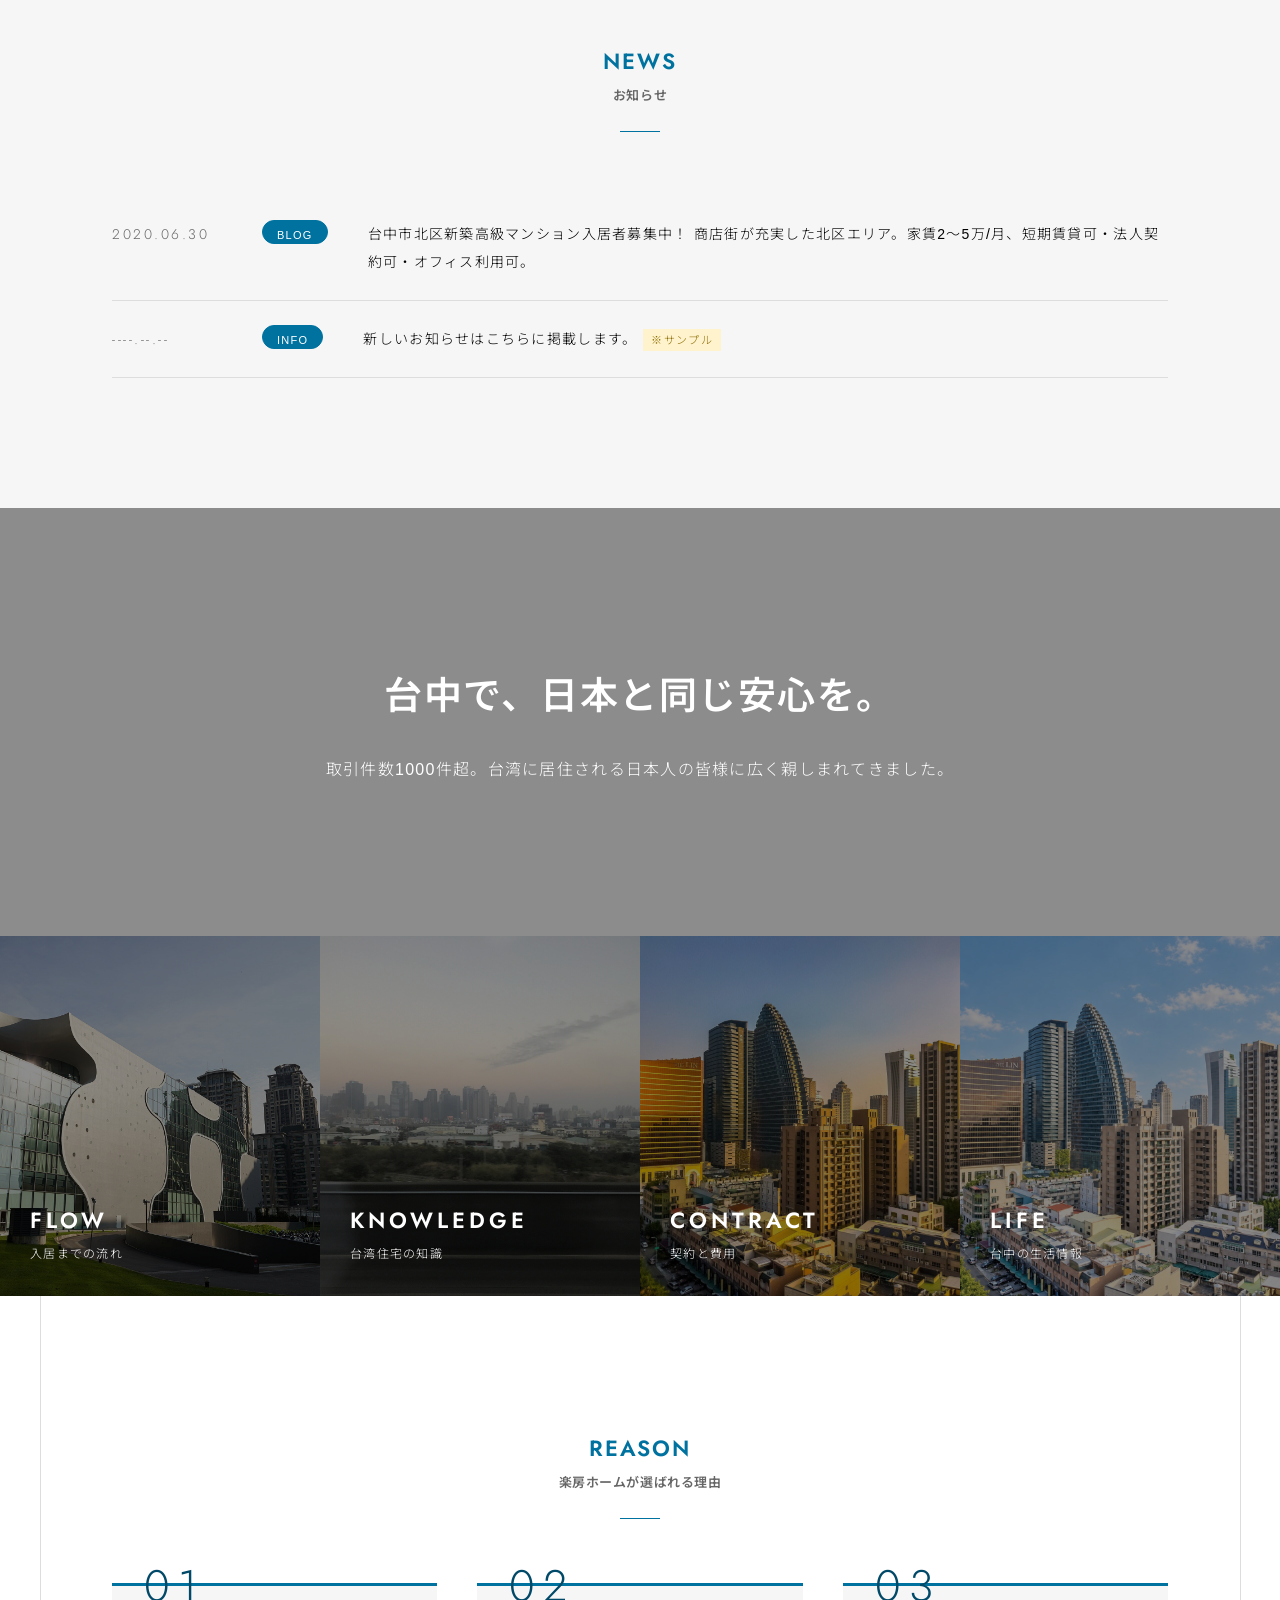
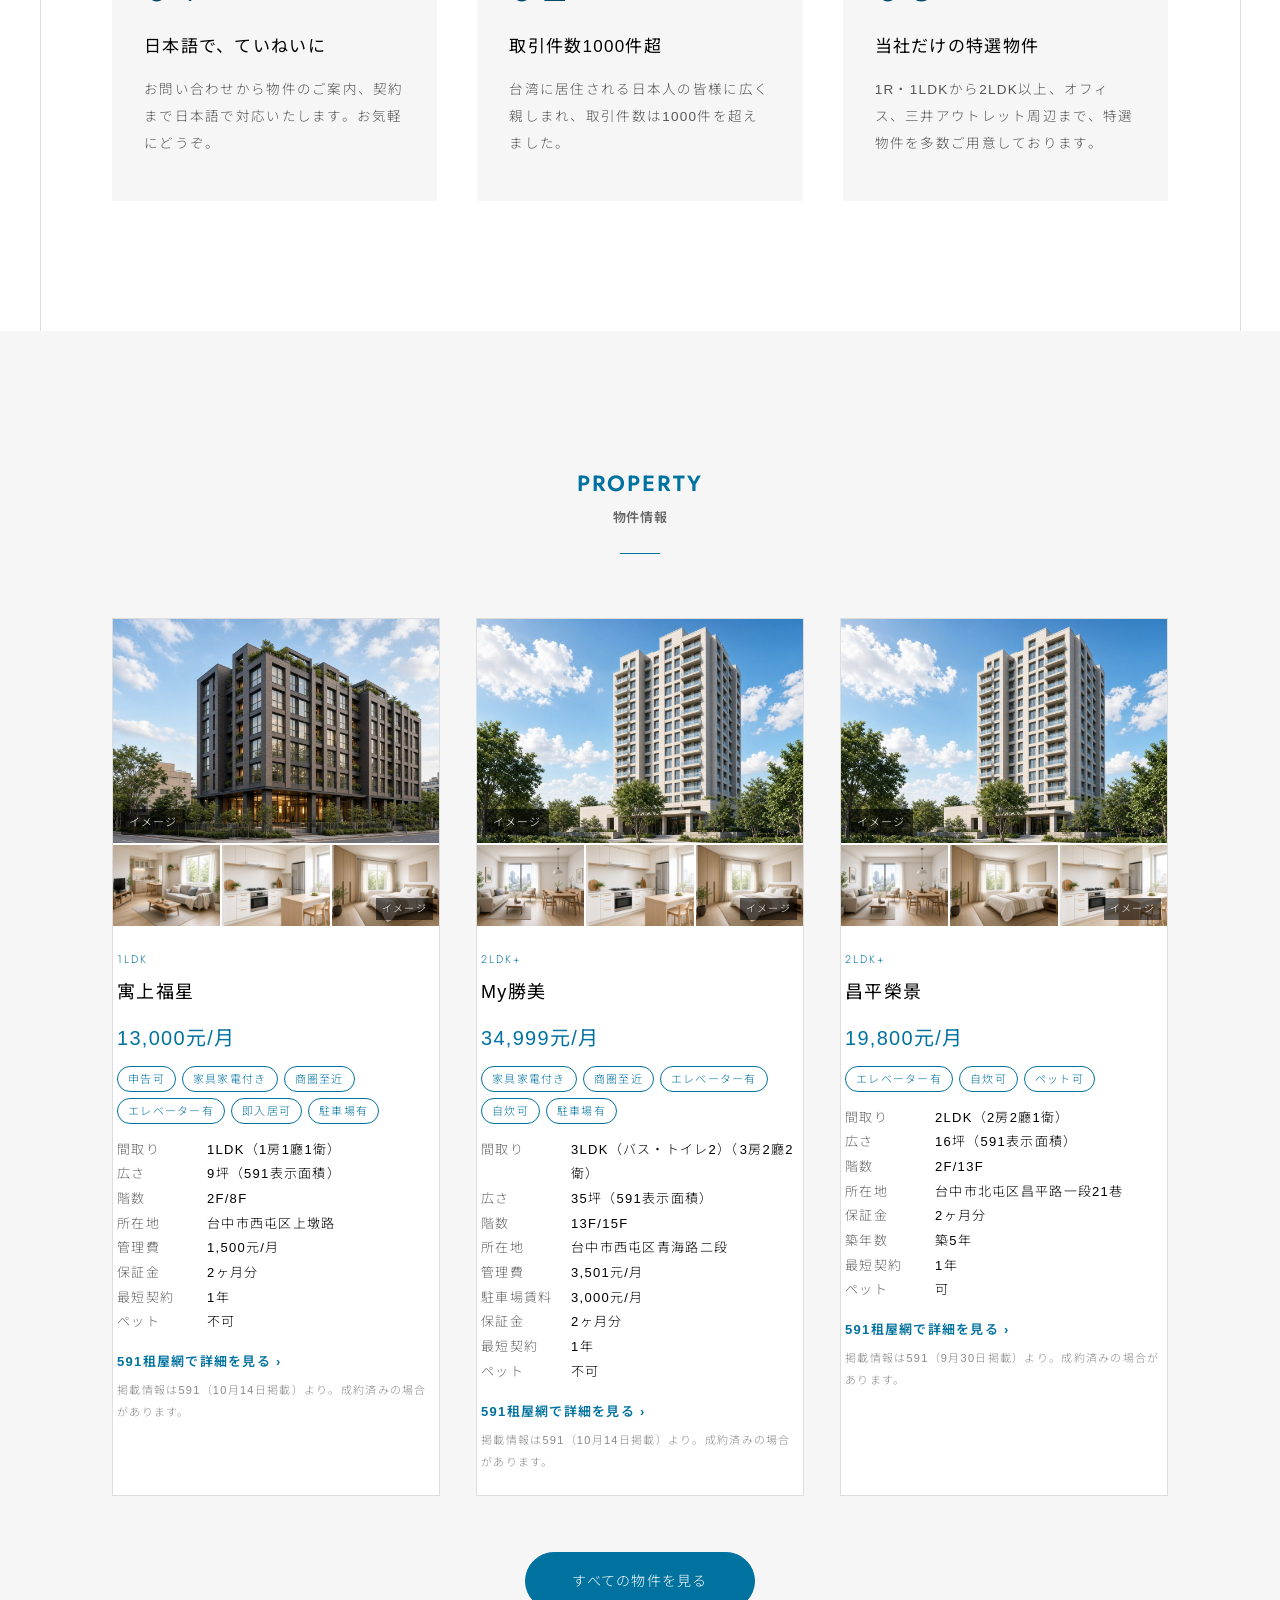
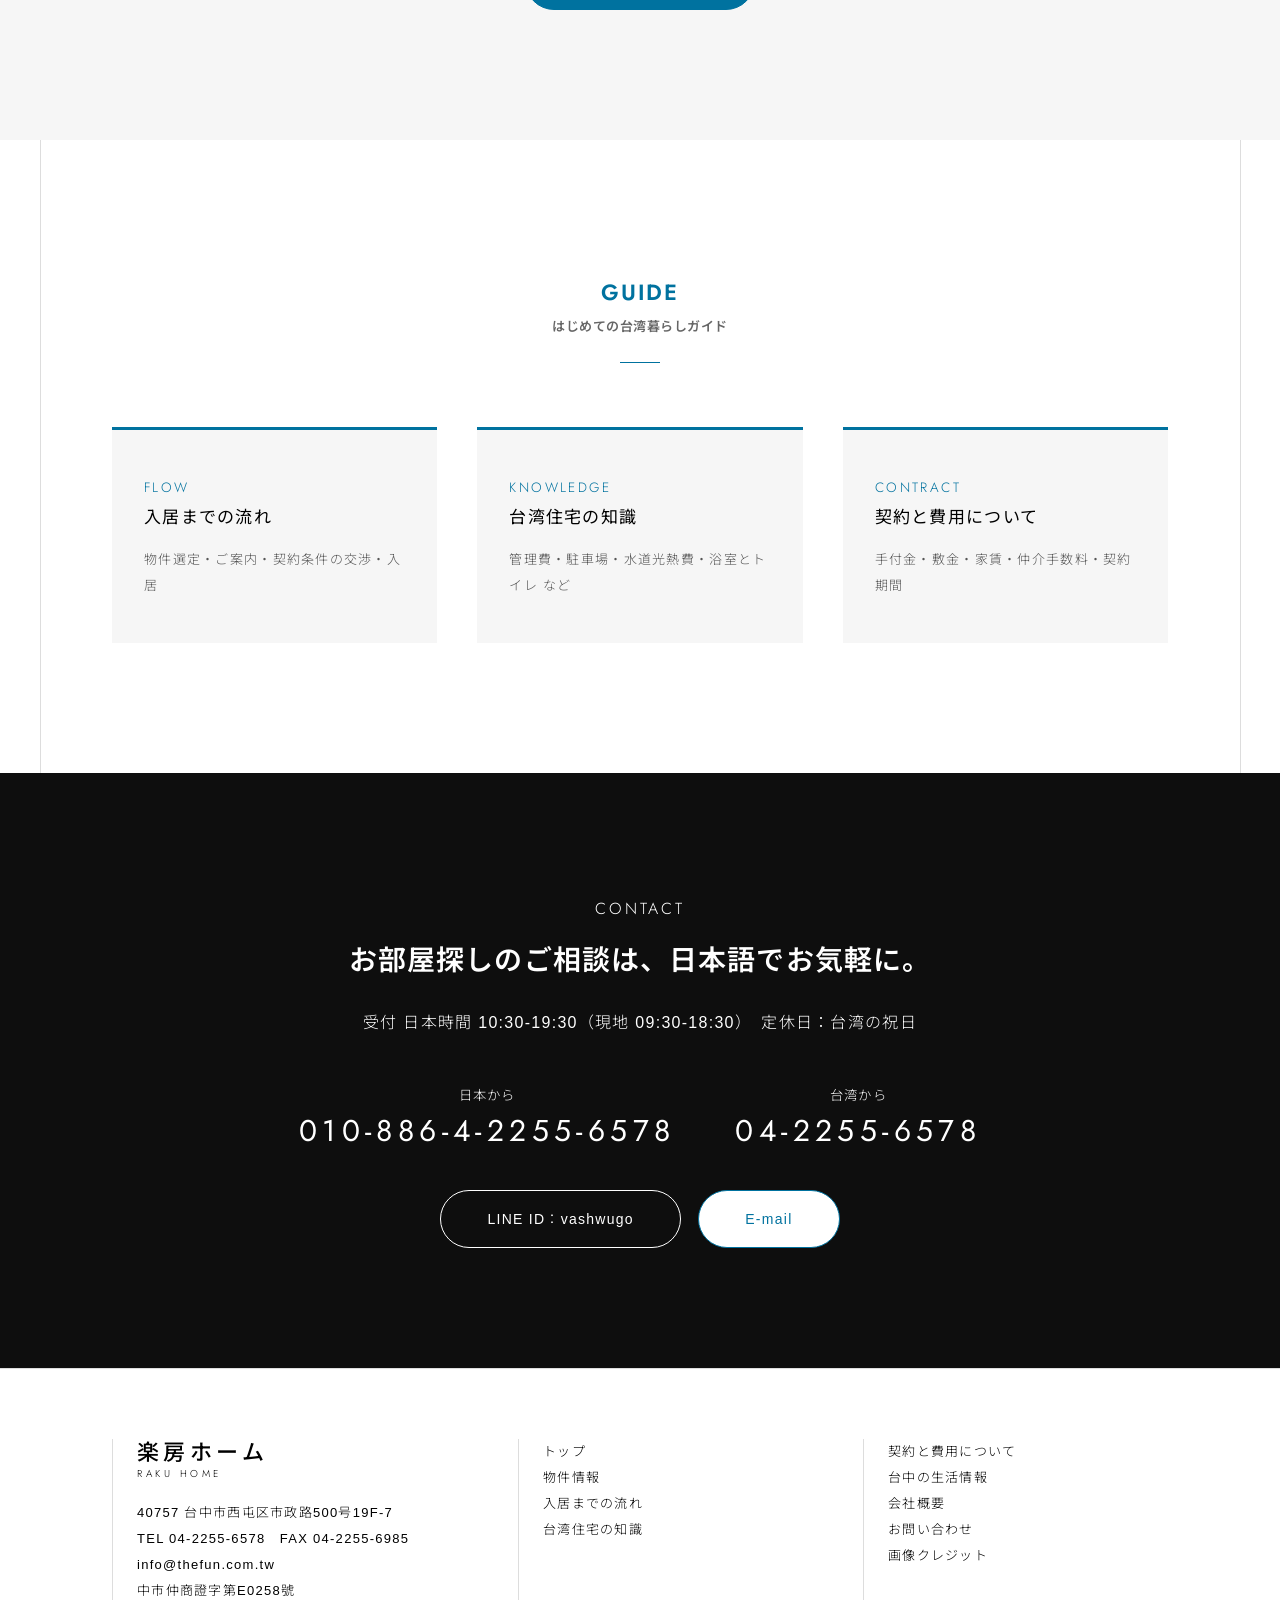
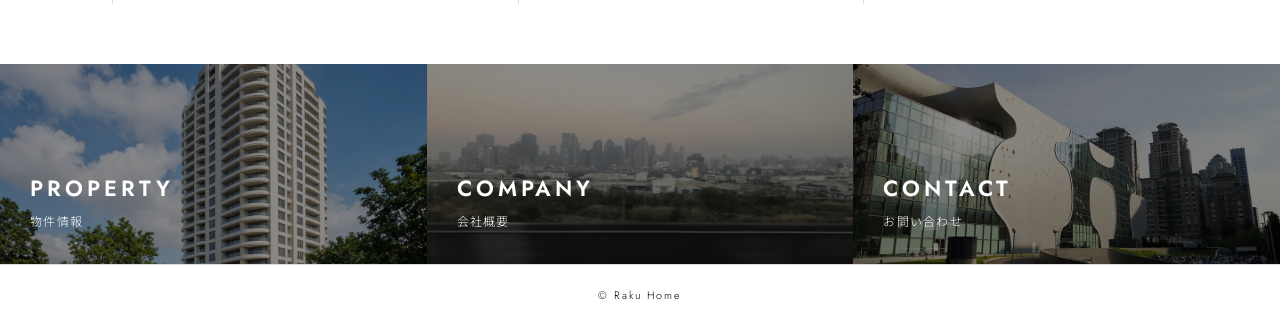
==== commit 35e56dc7: "Replace 591 photos with AI イメージ images" ====
--- a/index.html
+++ b/index.html
@@ -7,7 +7,7 @@
 <aside class="side"><button class="burger" aria-label="menu"><span></span><span></span><span></span></button>
 <div class="side-btns"><a href="tel:+886422556578"><span class="en">TEL</span></a><a class="line" href="https://line.me/ti/p/~vashwugo"><span class="en">LINE</span></a><a href="contact.html"><span class="en">CONTACT</span></a></div></aside>
 <nav class="nav"><ul><li><a href="index.html"><span class="en">TOP</span>トップ</a></li><li><a href="properties.html"><span class="en">PROPERTY</span>物件情報</a></li><li><a href="flow.html"><span class="en">FLOW</span>入居までの流れ</a></li><li><a href="knowledge.html"><span class="en">KNOWLEDGE</span>台湾住宅の知識</a></li><li><a href="contract.html"><span class="en">CONTRACT</span>契約と費用について</a></li><li><a href="life.html"><span class="en">LIFE</span>台中の生活情報</a></li><li><a href="company.html"><span class="en">COMPANY</span>会社概要</a></li><li><a href="contact.html"><span class="en">CONTACT</span>お問い合わせ</a></li></ul></nav>
-<section class="fv"><div class="fv-img"></div><div class="fv-tx"><p class="en">TAICHUNG RENTAL SERVICE FOR JAPANESE</p><h1>部屋探しだけではなく、<br><em>"家"</em>探しの手伝い。</h1><a class="btn" href="properties.html">物件情報を見る</a></div><span class="scroll en">SCROLL</span><div class="fv-th"><a href="properties.html"><img src="img/r_22197492_0.jpg" alt=""></a><a class="tx" href="flow.html">日本語で、ていねいに<br>物件探しから入居まで</a><a href="properties.html#2ldk"><img src="img/r_22163324_0.jpg" alt=""></a></div></section><div class="tick"><time class="en">2020.06.30</time><span class="tag">BLOG</span><a href="#news">台中市北区新築高級マンション入居者募集中！</a></div>
+<section class="fv"><div class="fv-img"></div><div class="fv-tx"><p class="en">TAICHUNG RENTAL SERVICE FOR JAPANESE</p><h1>部屋探しだけではなく、<br><em>"家"</em>探しの手伝い。</h1><a class="btn" href="properties.html">物件情報を見る</a></div><span class="scroll en">SCROLL</span><div class="fv-th"><a href="properties.html"><img src="img/ai_ext_1.jpg" alt=""></a><a class="tx" href="flow.html">日本語で、ていねいに<br>物件探しから入居まで</a><a href="properties.html#2ldk"><img src="img/ai_int_living1.jpg" alt=""></a></div></section><div class="tick"><time class="en">2020.06.30</time><span class="tag">BLOG</span><a href="#news">台中市北区新築高級マンション入居者募集中！</a></div>
 <section class="sec"><div class="wrap concept"><div class="rv"><div class="ttl l"><span class="en">CONCEPT</span><h2>台湾で、安心して<br>暮らすために。</h2></div></div>
 <div class="rv"><p>私たちは、台湾で安心して生活できるよう少しでもお役に立てればと考えております。</p><p>楽房不動産は最初の日本不動産投資専門をはじめ、台湾台中の賃貸にもサービス提供して参りました。取引件数は1000件を超え、台湾に居住される日本人の皆様に広く親しまれております。</p><p>お問い合わせは日本語でお気軽にどうぞ！当社だけの特選物件を多数用意しております。皆様のご連絡を心よりお待ちしております。</p></div></div></section>
 <section class="sec gray" id="news"><div class="wrap"><div class="ttl rv"><span class="en">NEWS</span><h2>お知らせ</h2></div><ul class="news rv">
@@ -16,9 +16,9 @@
 <section class="band" style="background-image:url(img/skyline2.jpg)"><div class="wrap rv"><h2>台中で、日本と同じ安心を。</h2><p>取引件数1000件超。台湾に居住される日本人の皆様に広く親しまれてきました。</p></div></section>
 <section class="panels"><a href="flow.html" style="background-image:url(img/theater.jpg)"><b class="en">FLOW</b><span>入居までの流れ</span></a><a href="knowledge.html" style="background-image:url(img/skyline2.jpg)"><b class="en">KNOWLEDGE</b><span>台湾住宅の知識</span></a><a href="contract.html" style="background-image:url(img/hero.jpg)"><b class="en">CONTRACT</b><span>契約と費用</span></a><a href="life.html" style="background-image:url(img/hero_blue.jpg)"><b class="en">LIFE</b><span>台中の生活情報</span></a></section>
 <section class="sec"><div class="wrap"><div class="ttl rv"><span class="en">REASON</span><h2>楽房ホームが選ばれる理由</h2></div><div class="feat"><div class="rv" style="background:var(--bg2)"><span class="no en">01</span><h3>日本語で、ていねいに</h3><p>お問い合わせから物件のご案内、契約まで日本語で対応いたします。お気軽にどうぞ。</p></div><div class="rv" style="background:var(--bg2)"><span class="no en">02</span><h3>取引件数1000件超</h3><p>台湾に居住される日本人の皆様に広く親しまれ、取引件数は1000件を超えました。</p></div><div class="rv" style="background:var(--bg2)"><span class="no en">03</span><h3>当社だけの特選物件</h3><p>1R・1LDKから2LDK以上、オフィス、三井アウトレット周辺まで、特選物件を多数ご用意しております。</p></div></div></div></section>
-<section class="sec gray"><div class="wrap"><div class="ttl rv"><span class="en">PROPERTY</span><h2>物件情報</h2></div><div class="cards"><article class="card rv"><div class="ph"><img src="img/r_22178892_0.jpg" alt="寓上福星" loading="lazy"></div><div class="thumbs"><img src="img/r_22178892_1.jpg" alt="" loading="lazy"><img src="img/r_22178892_2.jpg" alt="" loading="lazy"><img src="img/r_22178892_3.jpg" alt="" loading="lazy"></div><div class="bd"><p class="type en">1LDK</p><h3>寓上福星</h3><p class="rent">13,000元/月</p>
-<p class="fts"><span>申告可</span><span>家具家電付き</span><span>商圏至近</span><span>エレベーター有</span><span>即入居可</span><span>駐車場有</span></p><dl><dt>間取り</dt><dd>1LDK（1房1廳1衛）</dd><dt>広さ</dt><dd>9坪（591表示面積）</dd><dt>階数</dt><dd>2F/8F</dd><dt>所在地</dt><dd>台中市西屯区上墩路</dd><dt>管理費</dt><dd>1,500元/月</dd><dt>保証金</dt><dd>2ヶ月分</dd><dt>最短契約</dt><dd>1年</dd><dt>ペット</dt><dd>不可</dd></dl><p class="src"><a href="https://rent.591.com.tw/22178892" target="_blank" rel="noopener">591租屋網で詳細を見る ›</a><small>掲載情報は591（10月14日掲載）より。成約済みの場合があります。</small></p></div></article><article class="card rv"><div class="ph"><img src="img/r_22178156_0.jpg" alt="My勝美" loading="lazy"></div><div class="thumbs"><img src="img/r_22178156_1.jpg" alt="" loading="lazy"><img src="img/r_22178156_2.jpg" alt="" loading="lazy"><img src="img/r_22178156_3.jpg" alt="" loading="lazy"></div><div class="bd"><p class="type en">2LDK+</p><h3>My勝美</h3><p class="rent">34,999元/月</p>
-<p class="fts"><span>家具家電付き</span><span>商圏至近</span><span>エレベーター有</span><span>自炊可</span><span>駐車場有</span></p><dl><dt>間取り</dt><dd>3LDK（バス・トイレ2）（3房2廳2衛）</dd><dt>広さ</dt><dd>35坪（591表示面積）</dd><dt>階数</dt><dd>13F/15F</dd><dt>所在地</dt><dd>台中市西屯区青海路二段</dd><dt>管理費</dt><dd>3,501元/月</dd><dt>駐車場賃料</dt><dd>3,000元/月</dd><dt>保証金</dt><dd>2ヶ月分</dd><dt>最短契約</dt><dd>1年</dd><dt>ペット</dt><dd>不可</dd></dl><p class="src"><a href="https://rent.591.com.tw/22178156" target="_blank" rel="noopener">591租屋網で詳細を見る ›</a><small>掲載情報は591（10月14日掲載）より。成約済みの場合があります。</small></p></div></article><article class="card rv"><div class="ph"><img src="img/r_22092229_0.jpg" alt="昌平榮景" loading="lazy"></div><div class="thumbs"><img src="img/r_22092229_1.jpg" alt="" loading="lazy"><img src="img/r_22092229_2.jpg" alt="" loading="lazy"><img src="img/r_22092229_3.jpg" alt="" loading="lazy"></div><div class="bd"><p class="type en">2LDK+</p><h3>昌平榮景</h3><p class="rent">19,800元/月</p>
+<section class="sec gray"><div class="wrap"><div class="ttl rv"><span class="en">PROPERTY</span><h2>物件情報</h2></div><div class="cards"><article class="card rv"><div class="ph" style="position:relative"><img src="img/ai_ext_3.jpg" alt="寓上福星（イメージ）" loading="lazy"><span class="img-lbl">イメージ</span></div><div class="thumbs"><img src="img/ai_int_1ldk.jpg" alt="" loading="lazy"><img src="img/ai_int_kitchen.jpg" alt="" loading="lazy"><img src="img/ai_int_bed1.jpg" alt="" loading="lazy"></div><div class="bd"><p class="type en">1LDK</p><h3>寓上福星</h3><p class="rent">13,000元/月</p>
+<p class="fts"><span>申告可</span><span>家具家電付き</span><span>商圏至近</span><span>エレベーター有</span><span>即入居可</span><span>駐車場有</span></p><dl><dt>間取り</dt><dd>1LDK（1房1廳1衛）</dd><dt>広さ</dt><dd>9坪（591表示面積）</dd><dt>階数</dt><dd>2F/8F</dd><dt>所在地</dt><dd>台中市西屯区上墩路</dd><dt>管理費</dt><dd>1,500元/月</dd><dt>保証金</dt><dd>2ヶ月分</dd><dt>最短契約</dt><dd>1年</dd><dt>ペット</dt><dd>不可</dd></dl><p class="src"><a href="https://rent.591.com.tw/22178892" target="_blank" rel="noopener">591租屋網で詳細を見る ›</a><small>掲載情報は591（10月14日掲載）より。成約済みの場合があります。</small></p></div></article><article class="card rv"><div class="ph" style="position:relative"><img src="img/ai_ext_1.jpg" alt="My勝美（イメージ）" loading="lazy"><span class="img-lbl">イメージ</span></div><div class="thumbs"><img src="img/ai_int_living1.jpg" alt="" loading="lazy"><img src="img/ai_int_kitchen.jpg" alt="" loading="lazy"><img src="img/ai_int_bed1.jpg" alt="" loading="lazy"></div><div class="bd"><p class="type en">2LDK+</p><h3>My勝美</h3><p class="rent">34,999元/月</p>
+<p class="fts"><span>家具家電付き</span><span>商圏至近</span><span>エレベーター有</span><span>自炊可</span><span>駐車場有</span></p><dl><dt>間取り</dt><dd>3LDK（バス・トイレ2）（3房2廳2衛）</dd><dt>広さ</dt><dd>35坪（591表示面積）</dd><dt>階数</dt><dd>13F/15F</dd><dt>所在地</dt><dd>台中市西屯区青海路二段</dd><dt>管理費</dt><dd>3,501元/月</dd><dt>駐車場賃料</dt><dd>3,000元/月</dd><dt>保証金</dt><dd>2ヶ月分</dd><dt>最短契約</dt><dd>1年</dd><dt>ペット</dt><dd>不可</dd></dl><p class="src"><a href="https://rent.591.com.tw/22178156" target="_blank" rel="noopener">591租屋網で詳細を見る ›</a><small>掲載情報は591（10月14日掲載）より。成約済みの場合があります。</small></p></div></article><article class="card rv"><div class="ph" style="position:relative"><img src="img/ai_ext_1.jpg" alt="昌平榮景（イメージ）" loading="lazy"><span class="img-lbl">イメージ</span></div><div class="thumbs"><img src="img/ai_int_living1.jpg" alt="" loading="lazy"><img src="img/ai_int_bed1.jpg" alt="" loading="lazy"><img src="img/ai_int_kitchen.jpg" alt="" loading="lazy"></div><div class="bd"><p class="type en">2LDK+</p><h3>昌平榮景</h3><p class="rent">19,800元/月</p>
 <p class="fts"><span>エレベーター有</span><span>自炊可</span><span>ペット可</span></p><dl><dt>間取り</dt><dd>2LDK（2房2廳1衛）</dd><dt>広さ</dt><dd>16坪（591表示面積）</dd><dt>階数</dt><dd>2F/13F</dd><dt>所在地</dt><dd>台中市北屯区昌平路一段21巷</dd><dt>保証金</dt><dd>2ヶ月分</dd><dt>築年数</dt><dd>築5年</dd><dt>最短契約</dt><dd>1年</dd><dt>ペット</dt><dd>可</dd></dl><p class="src"><a href="https://rent.591.com.tw/22092229" target="_blank" rel="noopener">591租屋網で詳細を見る ›</a><small>掲載情報は591（9月30日掲載）より。成約済みの場合があります。</small></p></div></article></div>
 <p style="text-align:center;margin-top:56px"><a class="btn ghost" href="properties.html">すべての物件を見る</a></p></div></section>
 <section class="sec"><div class="wrap"><div class="ttl rv"><span class="en">GUIDE</span><h2>はじめての台湾暮らしガイド</h2></div><div class="feat">
@@ -30,4 +30,4 @@
 <a class="btn ln" href="https://line.me/ti/p/~vashwugo">LINE ID：vashwugo</a>　<a class="btn" href="mailto:info@thefun.com.tw">E-mail</a></section>
 <footer class="ft"><div class="wrap"><div><a class="logo" href="#"><b>楽房ホーム</b><small class="en">RAKU HOME</small></a><p style="margin-top:20px">40757 台中市西屯区市政路500号19F-7<br>TEL 04-2255-6578　FAX 04-2255-6985<br>info@thefun.com.tw<br>中市仲商證字第E0258號</p></div>
 <ul><li><a href="index.html">トップ</a></li><li><a href="properties.html">物件情報</a></li><li><a href="flow.html">入居までの流れ</a></li><li><a href="knowledge.html">台湾住宅の知識</a></li></ul><ul><li><a href="contract.html">契約と費用について</a></li><li><a href="life.html">台中の生活情報</a></li><li><a href="company.html">会社概要</a></li><li><a href="contact.html">お問い合わせ</a></li><li><a href="credits.html">画像クレジット</a></li></ul></div>
-<div class="ft-bn"><a href="properties.html" style="background-image:url(img/r_22235760_0.jpg)"><b class="en">PROPERTY</b><span>物件情報</span></a><a href="company.html" style="background-image:url(img/skyline2.jpg)"><b class="en">COMPANY</b><span>会社概要</span></a><a href="contact.html" style="background-image:url(img/theater.jpg)"><b class="en">CONTACT</b><span>お問い合わせ</span></a></div><small class="cp en">© Raku Home</small></footer><script src="js/main.js"></script></body></html>+<div class="ft-bn"><a href="properties.html" style="background-image:url(img/ai_ext_4.jpg)"><b class="en">PROPERTY</b><span>物件情報</span></a><a href="company.html" style="background-image:url(img/skyline2.jpg)"><b class="en">COMPANY</b><span>会社概要</span></a><a href="contact.html" style="background-image:url(img/theater.jpg)"><b class="en">CONTACT</b><span>お問い合わせ</span></a></div><small class="cp en">© Raku Home</small></footer><script src="js/main.js"></script></body></html>
--- a/css/style.css
+++ b/css/style.css
@@ -152,3 +152,5 @@
 .card .thumbs{display:grid;grid-template-columns:repeat(3,1fr);gap:2px;margin-top:2px}.card .thumbs img{width:100%;aspect-ratio:4/3;object-fit:cover;display:block}
 .card .fts{display:flex;flex-wrap:wrap;gap:6px;margin:8px 0 14px}.card .fts span{font-size:11px;border:1px solid #00729f;color:#00729f;border-radius:999px;padding:1px 10px}
 .card .src{margin-top:14px;font-size:13px}.card .src a{color:#00729f;font-weight:600}.card .src small{display:block;color:#888;font-size:11px;margin-top:4px}
+.img-lbl{position:absolute;left:8px;bottom:8px;background:rgba(0,0,0,.55);color:#fff;font-size:11px;padding:2px 8px;border-radius:2px;letter-spacing:.1em;z-index:2}
+.thumbs{position:relative}.thumbs::after{content:"イメージ";position:absolute;right:6px;bottom:6px;background:rgba(0,0,0,.55);color:#fff;font-size:10px;padding:1px 6px}
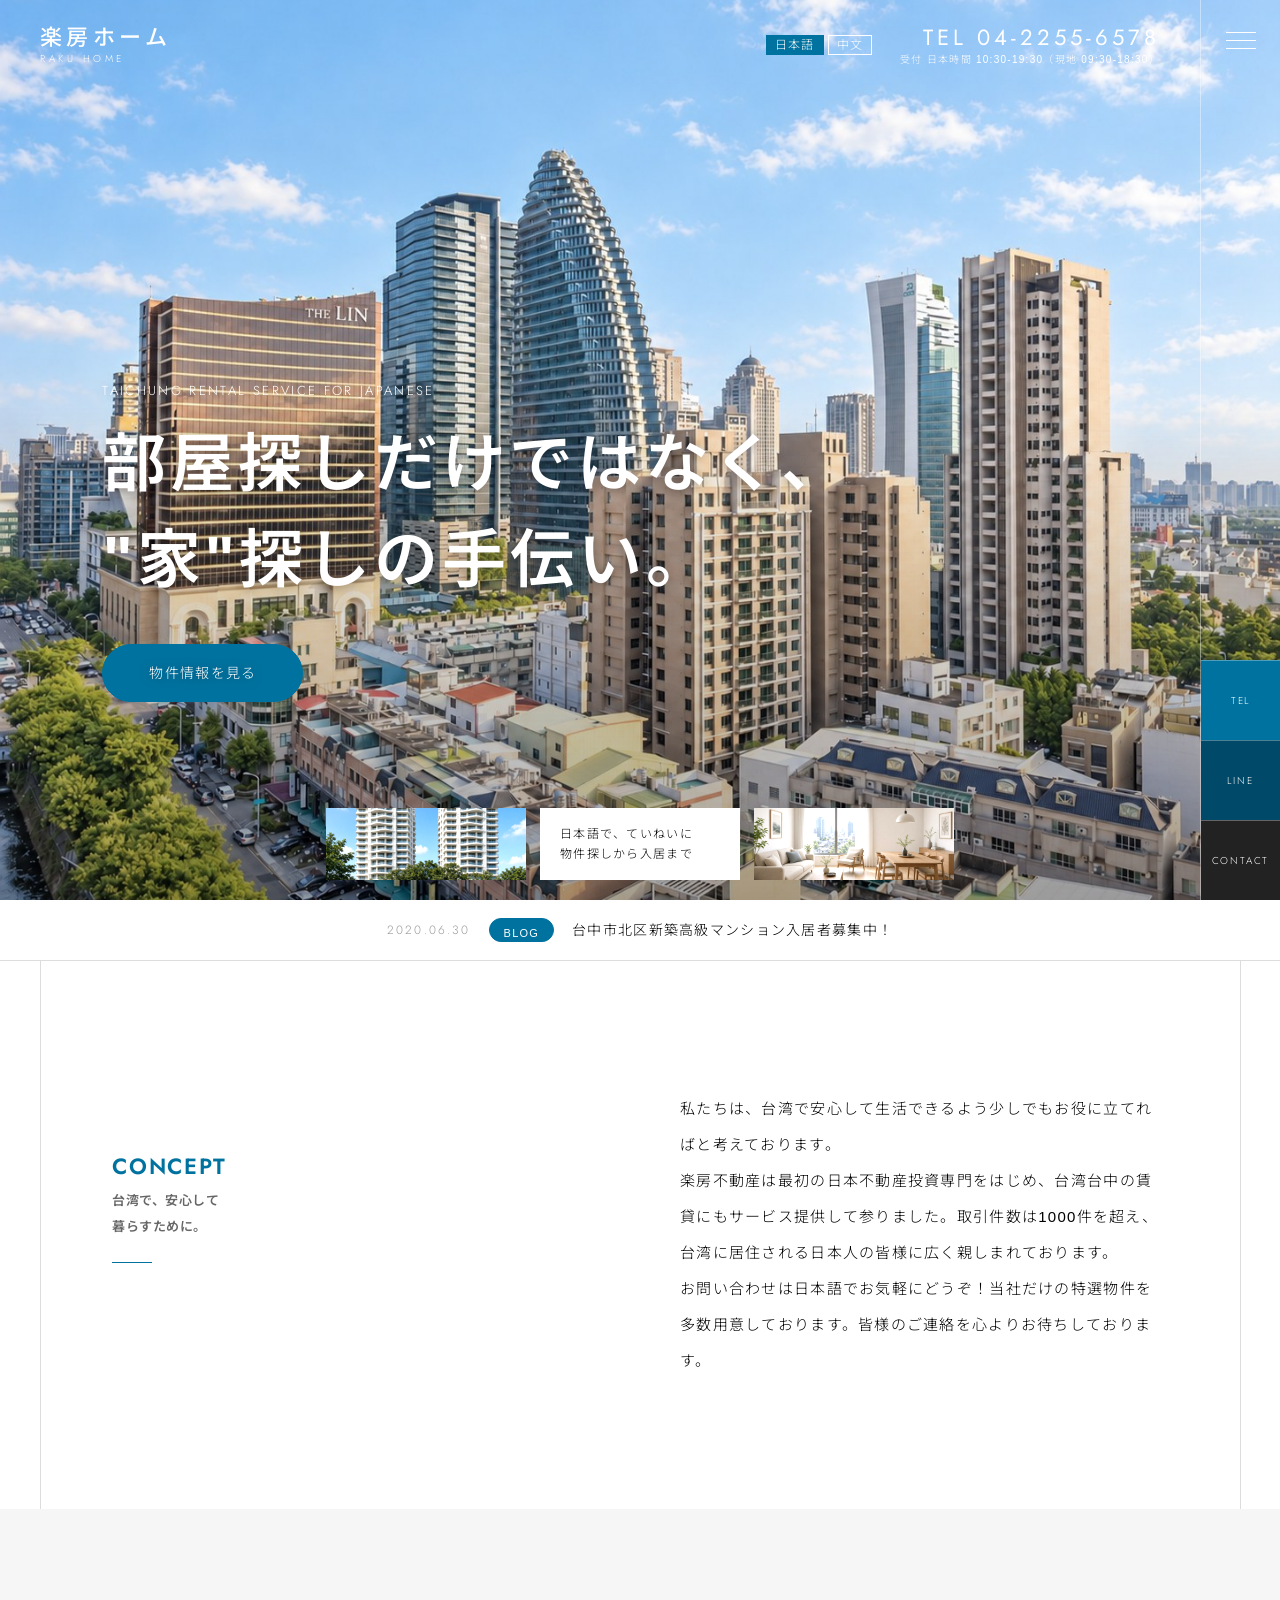
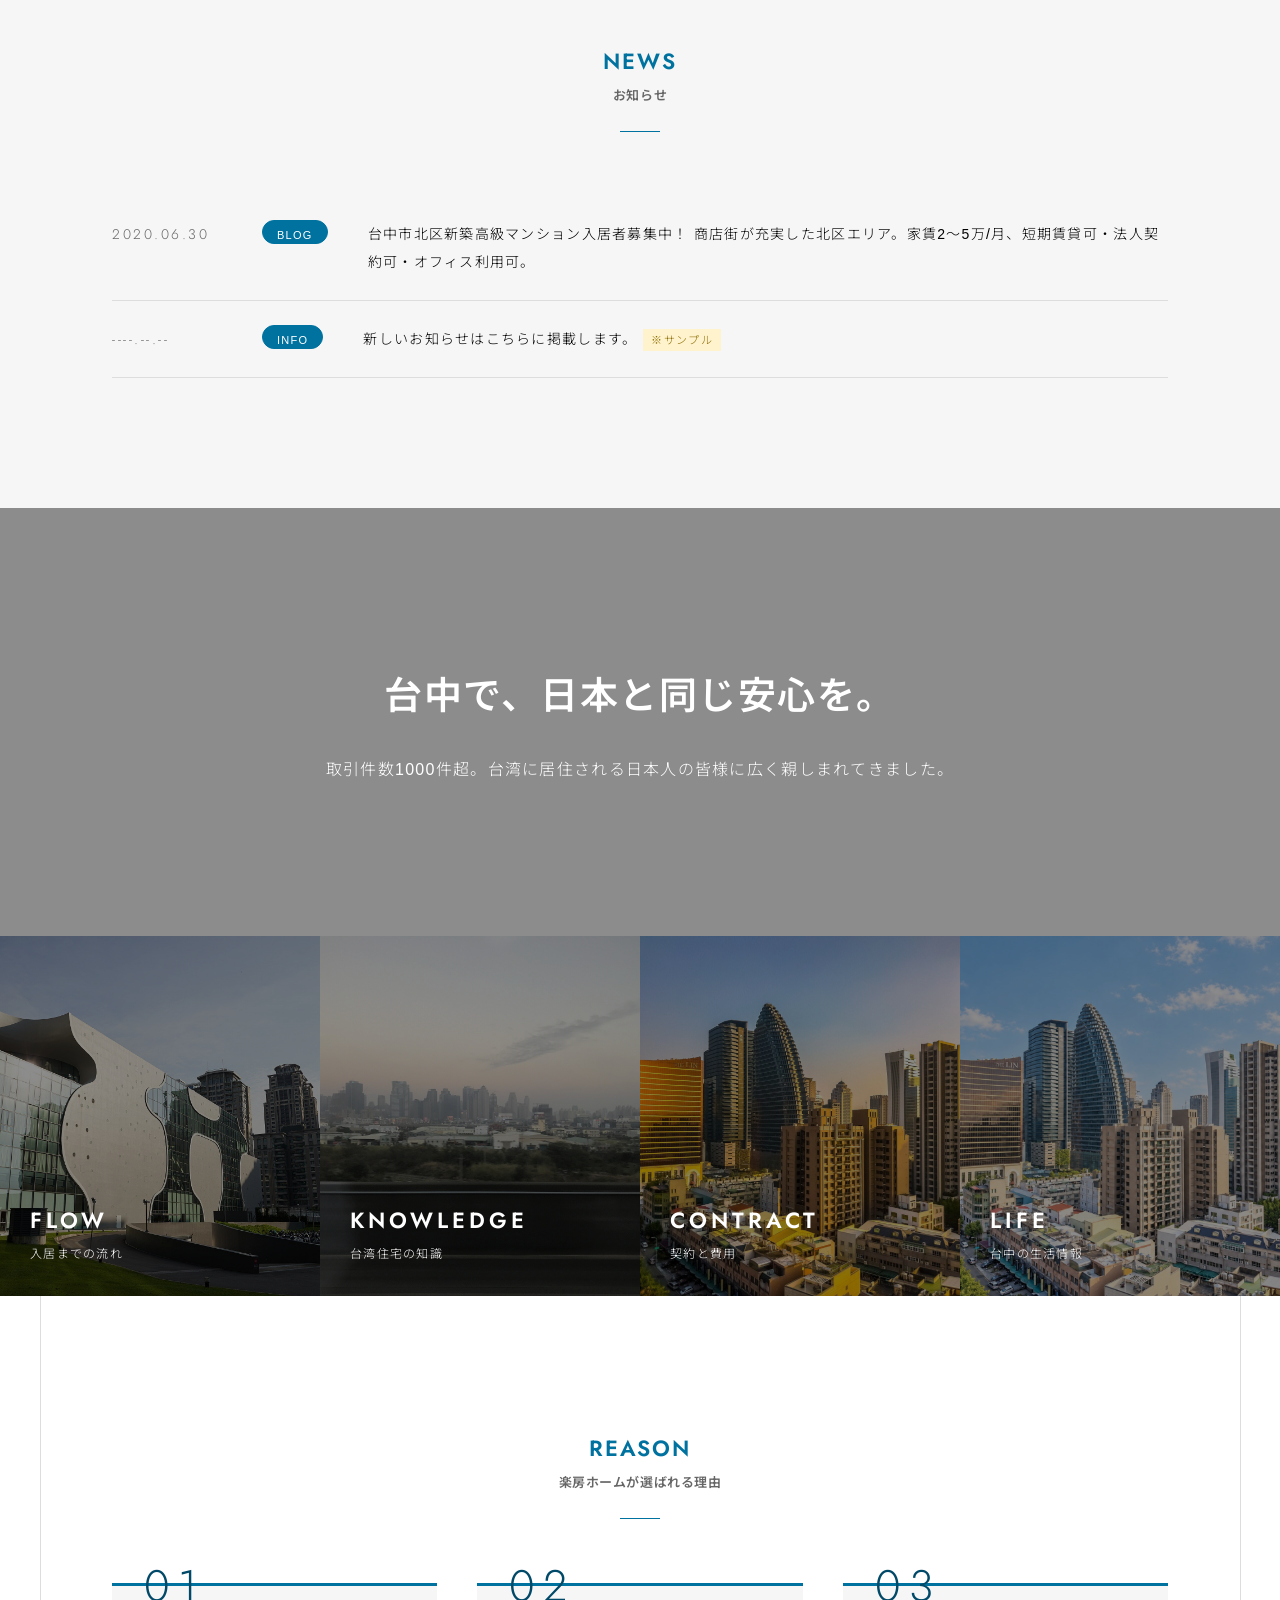
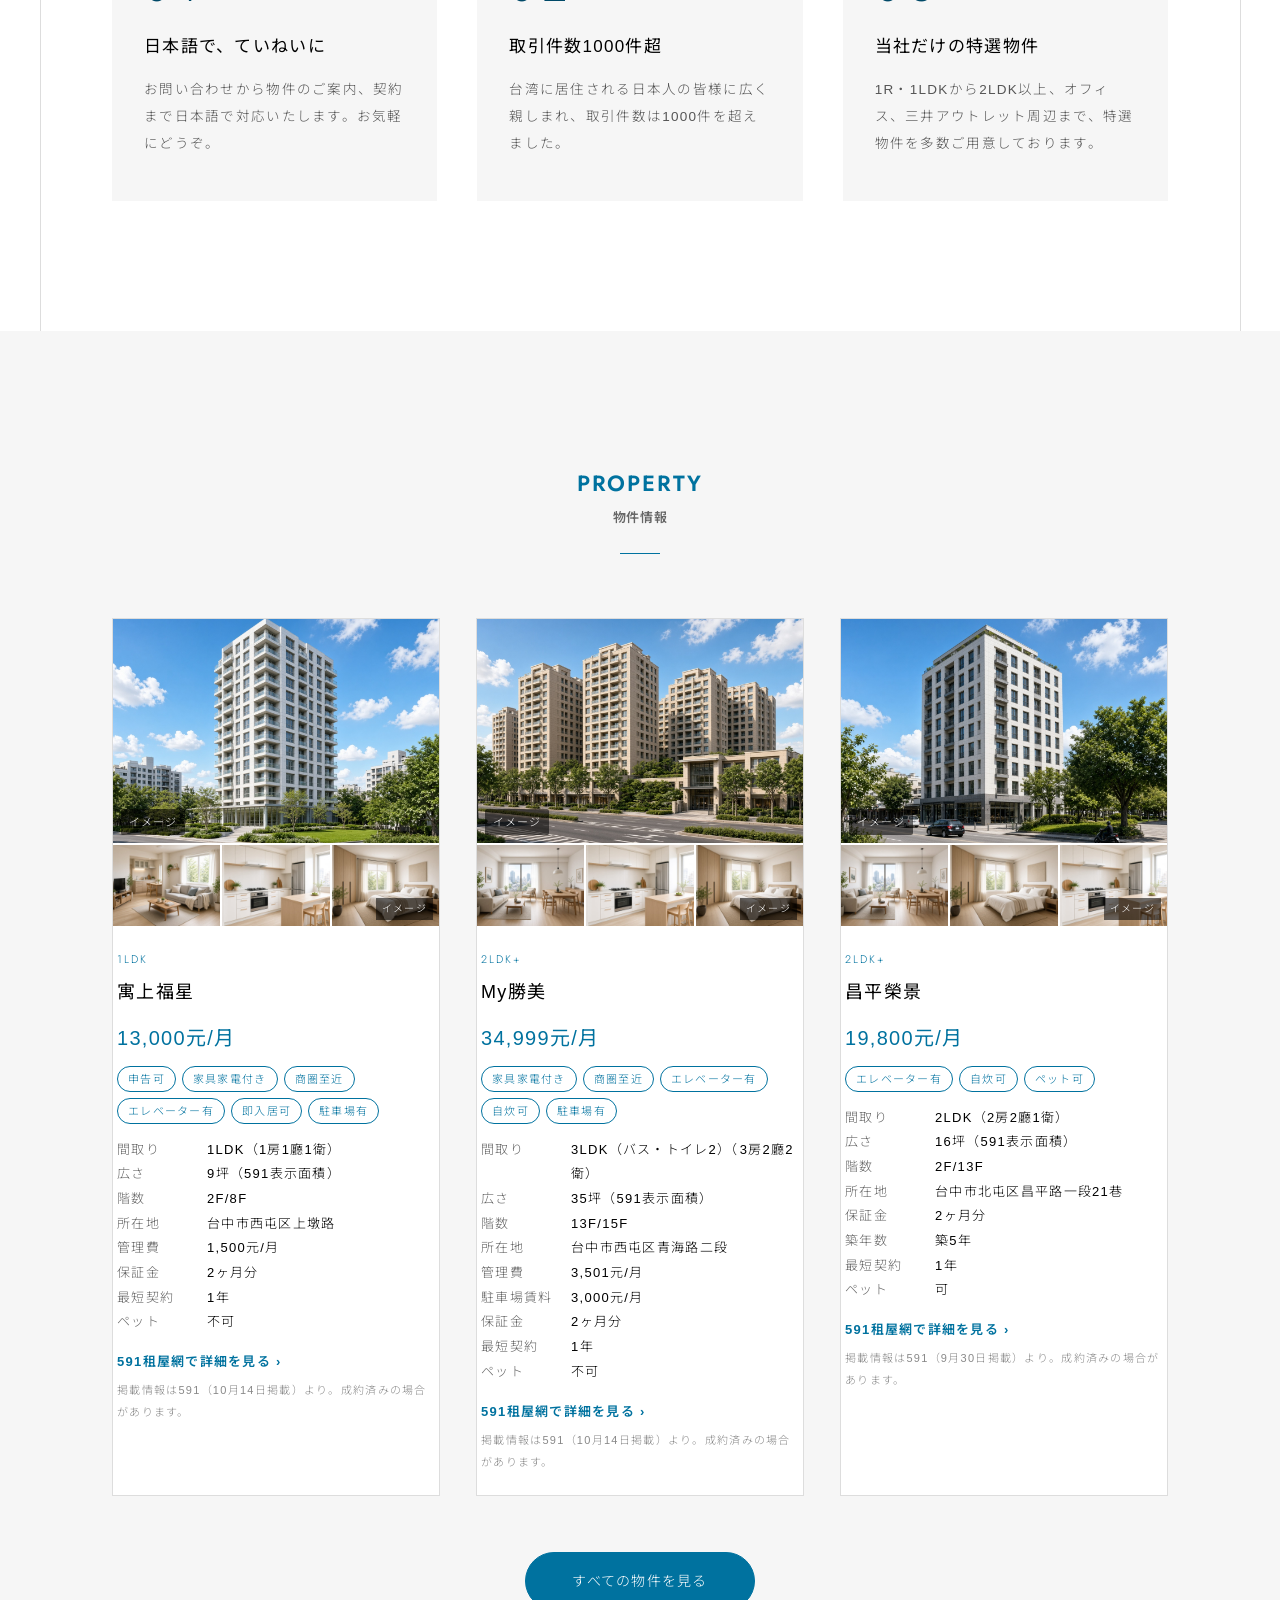
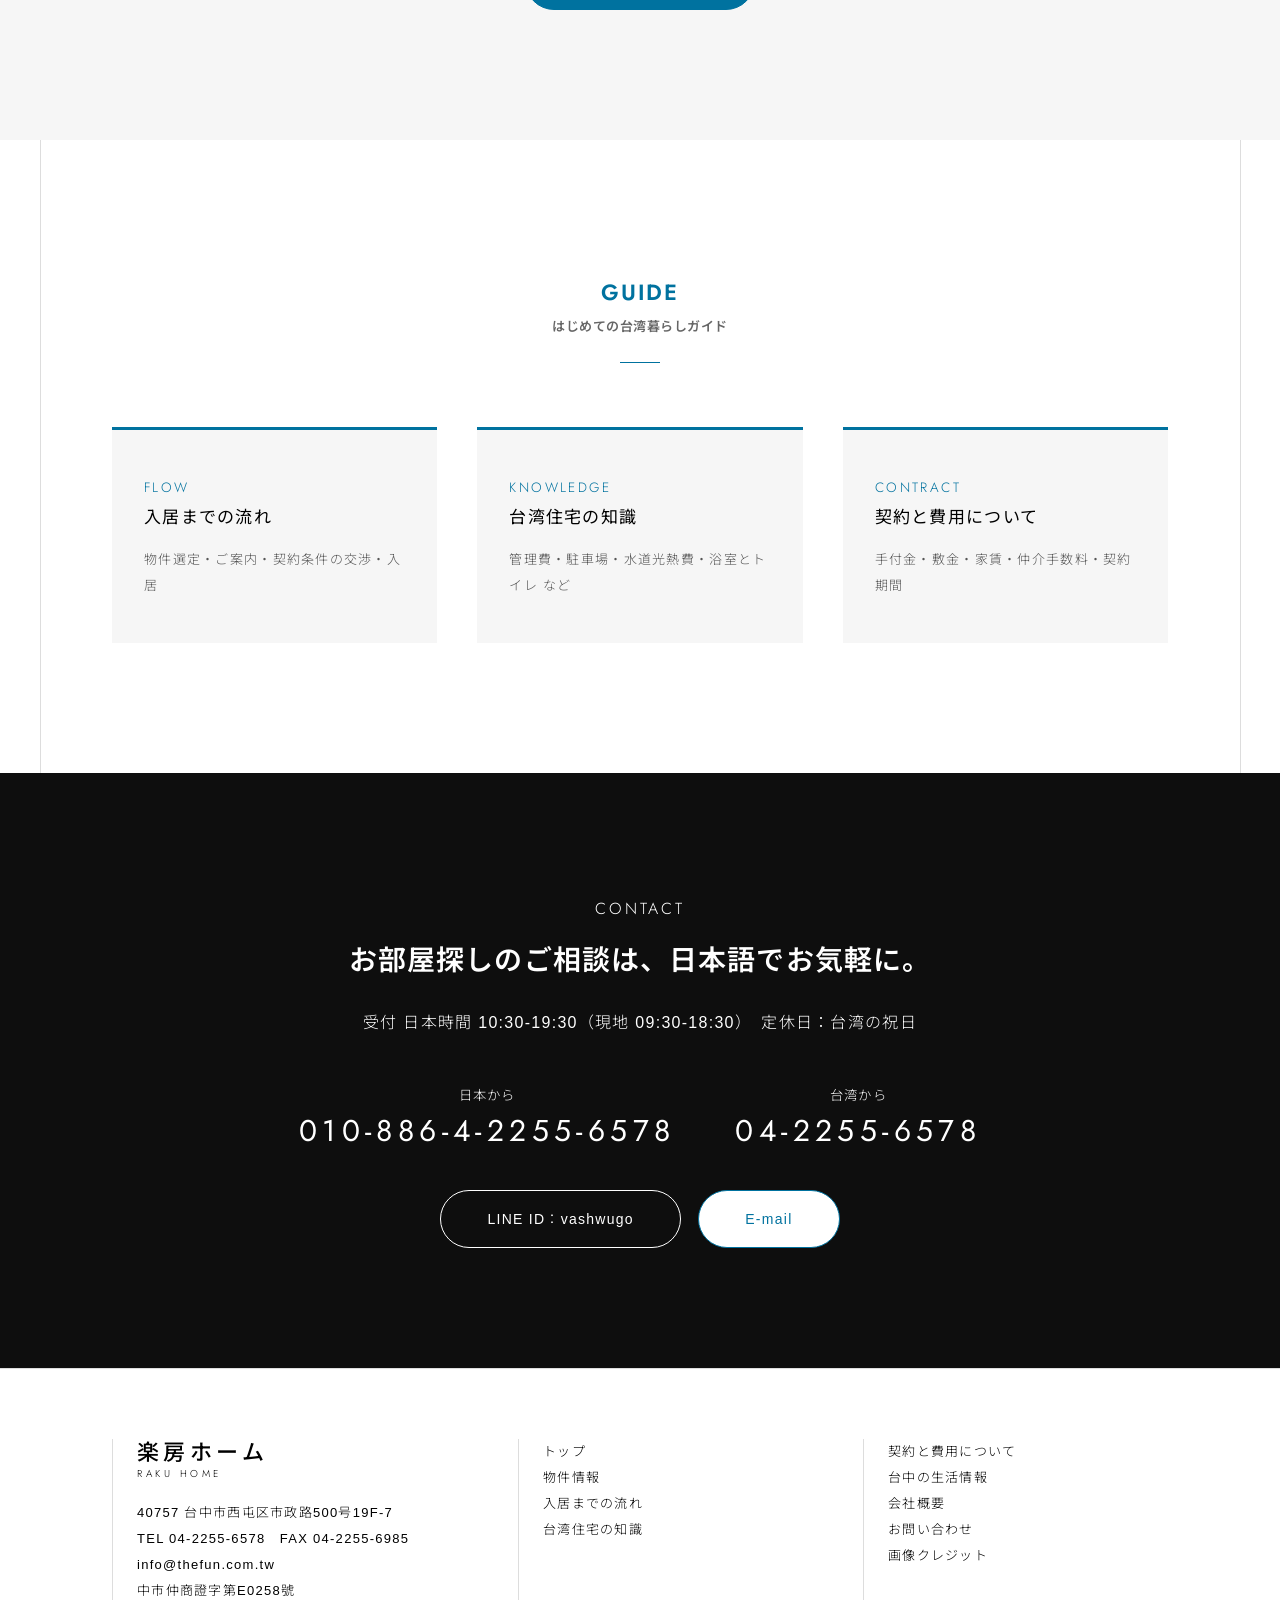
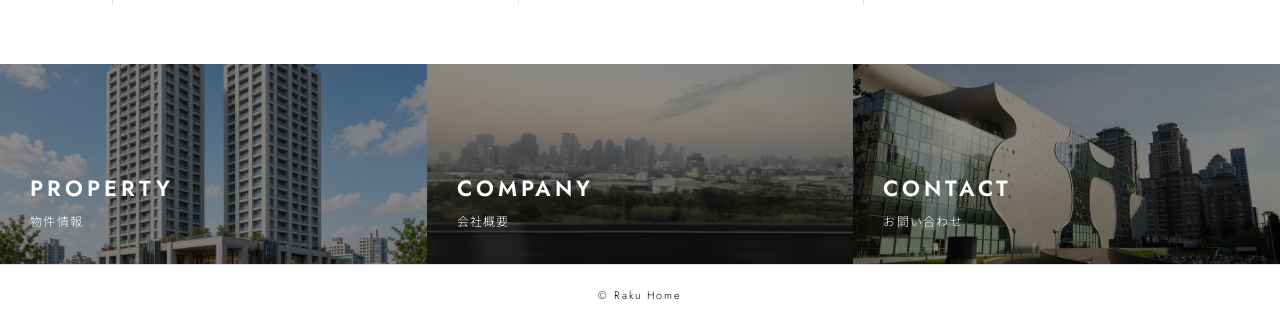
==== commit e5beb7d4: "Per-building AI exterior images" ====
--- a/index.html
+++ b/index.html
@@ -7,7 +7,7 @@
 <aside class="side"><button class="burger" aria-label="menu"><span></span><span></span><span></span></button>
 <div class="side-btns"><a href="tel:+886422556578"><span class="en">TEL</span></a><a class="line" href="https://line.me/ti/p/~vashwugo"><span class="en">LINE</span></a><a href="contact.html"><span class="en">CONTACT</span></a></div></aside>
 <nav class="nav"><ul><li><a href="index.html"><span class="en">TOP</span>トップ</a></li><li><a href="properties.html"><span class="en">PROPERTY</span>物件情報</a></li><li><a href="flow.html"><span class="en">FLOW</span>入居までの流れ</a></li><li><a href="knowledge.html"><span class="en">KNOWLEDGE</span>台湾住宅の知識</a></li><li><a href="contract.html"><span class="en">CONTRACT</span>契約と費用について</a></li><li><a href="life.html"><span class="en">LIFE</span>台中の生活情報</a></li><li><a href="company.html"><span class="en">COMPANY</span>会社概要</a></li><li><a href="contact.html"><span class="en">CONTACT</span>お問い合わせ</a></li></ul></nav>
-<section class="fv"><div class="fv-img"></div><div class="fv-tx"><p class="en">TAICHUNG RENTAL SERVICE FOR JAPANESE</p><h1>部屋探しだけではなく、<br><em>"家"</em>探しの手伝い。</h1><a class="btn" href="properties.html">物件情報を見る</a></div><span class="scroll en">SCROLL</span><div class="fv-th"><a href="properties.html"><img src="img/ai_ext_1.jpg" alt=""></a><a class="tx" href="flow.html">日本語で、ていねいに<br>物件探しから入居まで</a><a href="properties.html#2ldk"><img src="img/ai_int_living1.jpg" alt=""></a></div></section><div class="tick"><time class="en">2020.06.30</time><span class="tag">BLOG</span><a href="#news">台中市北区新築高級マンション入居者募集中！</a></div>
+<section class="fv"><div class="fv-img"></div><div class="fv-tx"><p class="en">TAICHUNG RENTAL SERVICE FOR JAPANESE</p><h1>部屋探しだけではなく、<br><em>"家"</em>探しの手伝い。</h1><a class="btn" href="properties.html">物件情報を見る</a></div><span class="scroll en">SCROLL</span><div class="fv-th"><a href="properties.html"><img src="img/ai_ext_jingruifun.jpg" alt=""></a><a class="tx" href="flow.html">日本語で、ていねいに<br>物件探しから入居まで</a><a href="properties.html#2ldk"><img src="img/ai_int_living1.jpg" alt=""></a></div></section><div class="tick"><time class="en">2020.06.30</time><span class="tag">BLOG</span><a href="#news">台中市北区新築高級マンション入居者募集中！</a></div>
 <section class="sec"><div class="wrap concept"><div class="rv"><div class="ttl l"><span class="en">CONCEPT</span><h2>台湾で、安心して<br>暮らすために。</h2></div></div>
 <div class="rv"><p>私たちは、台湾で安心して生活できるよう少しでもお役に立てればと考えております。</p><p>楽房不動産は最初の日本不動産投資専門をはじめ、台湾台中の賃貸にもサービス提供して参りました。取引件数は1000件を超え、台湾に居住される日本人の皆様に広く親しまれております。</p><p>お問い合わせは日本語でお気軽にどうぞ！当社だけの特選物件を多数用意しております。皆様のご連絡を心よりお待ちしております。</p></div></div></section>
 <section class="sec gray" id="news"><div class="wrap"><div class="ttl rv"><span class="en">NEWS</span><h2>お知らせ</h2></div><ul class="news rv">
@@ -16,9 +16,9 @@
 <section class="band" style="background-image:url(img/skyline2.jpg)"><div class="wrap rv"><h2>台中で、日本と同じ安心を。</h2><p>取引件数1000件超。台湾に居住される日本人の皆様に広く親しまれてきました。</p></div></section>
 <section class="panels"><a href="flow.html" style="background-image:url(img/theater.jpg)"><b class="en">FLOW</b><span>入居までの流れ</span></a><a href="knowledge.html" style="background-image:url(img/skyline2.jpg)"><b class="en">KNOWLEDGE</b><span>台湾住宅の知識</span></a><a href="contract.html" style="background-image:url(img/hero.jpg)"><b class="en">CONTRACT</b><span>契約と費用</span></a><a href="life.html" style="background-image:url(img/hero_blue.jpg)"><b class="en">LIFE</b><span>台中の生活情報</span></a></section>
 <section class="sec"><div class="wrap"><div class="ttl rv"><span class="en">REASON</span><h2>楽房ホームが選ばれる理由</h2></div><div class="feat"><div class="rv" style="background:var(--bg2)"><span class="no en">01</span><h3>日本語で、ていねいに</h3><p>お問い合わせから物件のご案内、契約まで日本語で対応いたします。お気軽にどうぞ。</p></div><div class="rv" style="background:var(--bg2)"><span class="no en">02</span><h3>取引件数1000件超</h3><p>台湾に居住される日本人の皆様に広く親しまれ、取引件数は1000件を超えました。</p></div><div class="rv" style="background:var(--bg2)"><span class="no en">03</span><h3>当社だけの特選物件</h3><p>1R・1LDKから2LDK以上、オフィス、三井アウトレット周辺まで、特選物件を多数ご用意しております。</p></div></div></div></section>
-<section class="sec gray"><div class="wrap"><div class="ttl rv"><span class="en">PROPERTY</span><h2>物件情報</h2></div><div class="cards"><article class="card rv"><div class="ph" style="position:relative"><img src="img/ai_ext_3.jpg" alt="寓上福星（イメージ）" loading="lazy"><span class="img-lbl">イメージ</span></div><div class="thumbs"><img src="img/ai_int_1ldk.jpg" alt="" loading="lazy"><img src="img/ai_int_kitchen.jpg" alt="" loading="lazy"><img src="img/ai_int_bed1.jpg" alt="" loading="lazy"></div><div class="bd"><p class="type en">1LDK</p><h3>寓上福星</h3><p class="rent">13,000元/月</p>
-<p class="fts"><span>申告可</span><span>家具家電付き</span><span>商圏至近</span><span>エレベーター有</span><span>即入居可</span><span>駐車場有</span></p><dl><dt>間取り</dt><dd>1LDK（1房1廳1衛）</dd><dt>広さ</dt><dd>9坪（591表示面積）</dd><dt>階数</dt><dd>2F/8F</dd><dt>所在地</dt><dd>台中市西屯区上墩路</dd><dt>管理費</dt><dd>1,500元/月</dd><dt>保証金</dt><dd>2ヶ月分</dd><dt>最短契約</dt><dd>1年</dd><dt>ペット</dt><dd>不可</dd></dl><p class="src"><a href="https://rent.591.com.tw/22178892" target="_blank" rel="noopener">591租屋網で詳細を見る ›</a><small>掲載情報は591（10月14日掲載）より。成約済みの場合があります。</small></p></div></article><article class="card rv"><div class="ph" style="position:relative"><img src="img/ai_ext_1.jpg" alt="My勝美（イメージ）" loading="lazy"><span class="img-lbl">イメージ</span></div><div class="thumbs"><img src="img/ai_int_living1.jpg" alt="" loading="lazy"><img src="img/ai_int_kitchen.jpg" alt="" loading="lazy"><img src="img/ai_int_bed1.jpg" alt="" loading="lazy"></div><div class="bd"><p class="type en">2LDK+</p><h3>My勝美</h3><p class="rent">34,999元/月</p>
-<p class="fts"><span>家具家電付き</span><span>商圏至近</span><span>エレベーター有</span><span>自炊可</span><span>駐車場有</span></p><dl><dt>間取り</dt><dd>3LDK（バス・トイレ2）（3房2廳2衛）</dd><dt>広さ</dt><dd>35坪（591表示面積）</dd><dt>階数</dt><dd>13F/15F</dd><dt>所在地</dt><dd>台中市西屯区青海路二段</dd><dt>管理費</dt><dd>3,501元/月</dd><dt>駐車場賃料</dt><dd>3,000元/月</dd><dt>保証金</dt><dd>2ヶ月分</dd><dt>最短契約</dt><dd>1年</dd><dt>ペット</dt><dd>不可</dd></dl><p class="src"><a href="https://rent.591.com.tw/22178156" target="_blank" rel="noopener">591租屋網で詳細を見る ›</a><small>掲載情報は591（10月14日掲載）より。成約済みの場合があります。</small></p></div></article><article class="card rv"><div class="ph" style="position:relative"><img src="img/ai_ext_1.jpg" alt="昌平榮景（イメージ）" loading="lazy"><span class="img-lbl">イメージ</span></div><div class="thumbs"><img src="img/ai_int_living1.jpg" alt="" loading="lazy"><img src="img/ai_int_bed1.jpg" alt="" loading="lazy"><img src="img/ai_int_kitchen.jpg" alt="" loading="lazy"></div><div class="bd"><p class="type en">2LDK+</p><h3>昌平榮景</h3><p class="rent">19,800元/月</p>
+<section class="sec gray"><div class="wrap"><div class="ttl rv"><span class="en">PROPERTY</span><h2>物件情報</h2></div><div class="cards"><article class="card rv"><div class="ph" style="position:relative"><img src="img/ai_ext_yushangfuxing.jpg" alt="寓上福星（イメージ）" loading="lazy"><span class="img-lbl">イメージ</span></div><div class="thumbs"><img src="img/ai_int_1ldk.jpg" alt="" loading="lazy"><img src="img/ai_int_kitchen.jpg" alt="" loading="lazy"><img src="img/ai_int_bed1.jpg" alt="" loading="lazy"></div><div class="bd"><p class="type en">1LDK</p><h3>寓上福星</h3><p class="rent">13,000元/月</p>
+<p class="fts"><span>申告可</span><span>家具家電付き</span><span>商圏至近</span><span>エレベーター有</span><span>即入居可</span><span>駐車場有</span></p><dl><dt>間取り</dt><dd>1LDK（1房1廳1衛）</dd><dt>広さ</dt><dd>9坪（591表示面積）</dd><dt>階数</dt><dd>2F/8F</dd><dt>所在地</dt><dd>台中市西屯区上墩路</dd><dt>管理費</dt><dd>1,500元/月</dd><dt>保証金</dt><dd>2ヶ月分</dd><dt>最短契約</dt><dd>1年</dd><dt>ペット</dt><dd>不可</dd></dl><p class="src"><a href="https://rent.591.com.tw/22178892" target="_blank" rel="noopener">591租屋網で詳細を見る ›</a><small>掲載情報は591（10月14日掲載）より。成約済みの場合があります。</small></p></div></article><article class="card rv"><div class="ph" style="position:relative"><img src="img/ai_ext_myshengmei.jpg" alt="My勝美（イメージ）" loading="lazy"><span class="img-lbl">イメージ</span></div><div class="thumbs"><img src="img/ai_int_living1.jpg" alt="" loading="lazy"><img src="img/ai_int_kitchen.jpg" alt="" loading="lazy"><img src="img/ai_int_bed1.jpg" alt="" loading="lazy"></div><div class="bd"><p class="type en">2LDK+</p><h3>My勝美</h3><p class="rent">34,999元/月</p>
+<p class="fts"><span>家具家電付き</span><span>商圏至近</span><span>エレベーター有</span><span>自炊可</span><span>駐車場有</span></p><dl><dt>間取り</dt><dd>3LDK（バス・トイレ2）（3房2廳2衛）</dd><dt>広さ</dt><dd>35坪（591表示面積）</dd><dt>階数</dt><dd>13F/15F</dd><dt>所在地</dt><dd>台中市西屯区青海路二段</dd><dt>管理費</dt><dd>3,501元/月</dd><dt>駐車場賃料</dt><dd>3,000元/月</dd><dt>保証金</dt><dd>2ヶ月分</dd><dt>最短契約</dt><dd>1年</dd><dt>ペット</dt><dd>不可</dd></dl><p class="src"><a href="https://rent.591.com.tw/22178156" target="_blank" rel="noopener">591租屋網で詳細を見る ›</a><small>掲載情報は591（10月14日掲載）より。成約済みの場合があります。</small></p></div></article><article class="card rv"><div class="ph" style="position:relative"><img src="img/ai_ext_changping.jpg" alt="昌平榮景（イメージ）" loading="lazy"><span class="img-lbl">イメージ</span></div><div class="thumbs"><img src="img/ai_int_living1.jpg" alt="" loading="lazy"><img src="img/ai_int_bed1.jpg" alt="" loading="lazy"><img src="img/ai_int_kitchen.jpg" alt="" loading="lazy"></div><div class="bd"><p class="type en">2LDK+</p><h3>昌平榮景</h3><p class="rent">19,800元/月</p>
 <p class="fts"><span>エレベーター有</span><span>自炊可</span><span>ペット可</span></p><dl><dt>間取り</dt><dd>2LDK（2房2廳1衛）</dd><dt>広さ</dt><dd>16坪（591表示面積）</dd><dt>階数</dt><dd>2F/13F</dd><dt>所在地</dt><dd>台中市北屯区昌平路一段21巷</dd><dt>保証金</dt><dd>2ヶ月分</dd><dt>築年数</dt><dd>築5年</dd><dt>最短契約</dt><dd>1年</dd><dt>ペット</dt><dd>可</dd></dl><p class="src"><a href="https://rent.591.com.tw/22092229" target="_blank" rel="noopener">591租屋網で詳細を見る ›</a><small>掲載情報は591（9月30日掲載）より。成約済みの場合があります。</small></p></div></article></div>
 <p style="text-align:center;margin-top:56px"><a class="btn ghost" href="properties.html">すべての物件を見る</a></p></div></section>
 <section class="sec"><div class="wrap"><div class="ttl rv"><span class="en">GUIDE</span><h2>はじめての台湾暮らしガイド</h2></div><div class="feat">
@@ -30,4 +30,4 @@
 <a class="btn ln" href="https://line.me/ti/p/~vashwugo">LINE ID：vashwugo</a>　<a class="btn" href="mailto:info@thefun.com.tw">E-mail</a></section>
 <footer class="ft"><div class="wrap"><div><a class="logo" href="#"><b>楽房ホーム</b><small class="en">RAKU HOME</small></a><p style="margin-top:20px">40757 台中市西屯区市政路500号19F-7<br>TEL 04-2255-6578　FAX 04-2255-6985<br>info@thefun.com.tw<br>中市仲商證字第E0258號</p></div>
 <ul><li><a href="index.html">トップ</a></li><li><a href="properties.html">物件情報</a></li><li><a href="flow.html">入居までの流れ</a></li><li><a href="knowledge.html">台湾住宅の知識</a></li></ul><ul><li><a href="contract.html">契約と費用について</a></li><li><a href="life.html">台中の生活情報</a></li><li><a href="company.html">会社概要</a></li><li><a href="contact.html">お問い合わせ</a></li><li><a href="credits.html">画像クレジット</a></li></ul></div>
-<div class="ft-bn"><a href="properties.html" style="background-image:url(img/ai_ext_4.jpg)"><b class="en">PROPERTY</b><span>物件情報</span></a><a href="company.html" style="background-image:url(img/skyline2.jpg)"><b class="en">COMPANY</b><span>会社概要</span></a><a href="contact.html" style="background-image:url(img/theater.jpg)"><b class="en">CONTACT</b><span>お問い合わせ</span></a></div><small class="cp en">© Raku Home</small></footer><script src="js/main.js"></script></body></html>+<div class="ft-bn"><a href="properties.html" style="background-image:url(img/ai_ext_shizheng1.jpg)"><b class="en">PROPERTY</b><span>物件情報</span></a><a href="company.html" style="background-image:url(img/skyline2.jpg)"><b class="en">COMPANY</b><span>会社概要</span></a><a href="contact.html" style="background-image:url(img/theater.jpg)"><b class="en">CONTACT</b><span>お問い合わせ</span></a></div><small class="cp en">© Raku Home</small></footer><script src="js/main.js"></script></body></html>
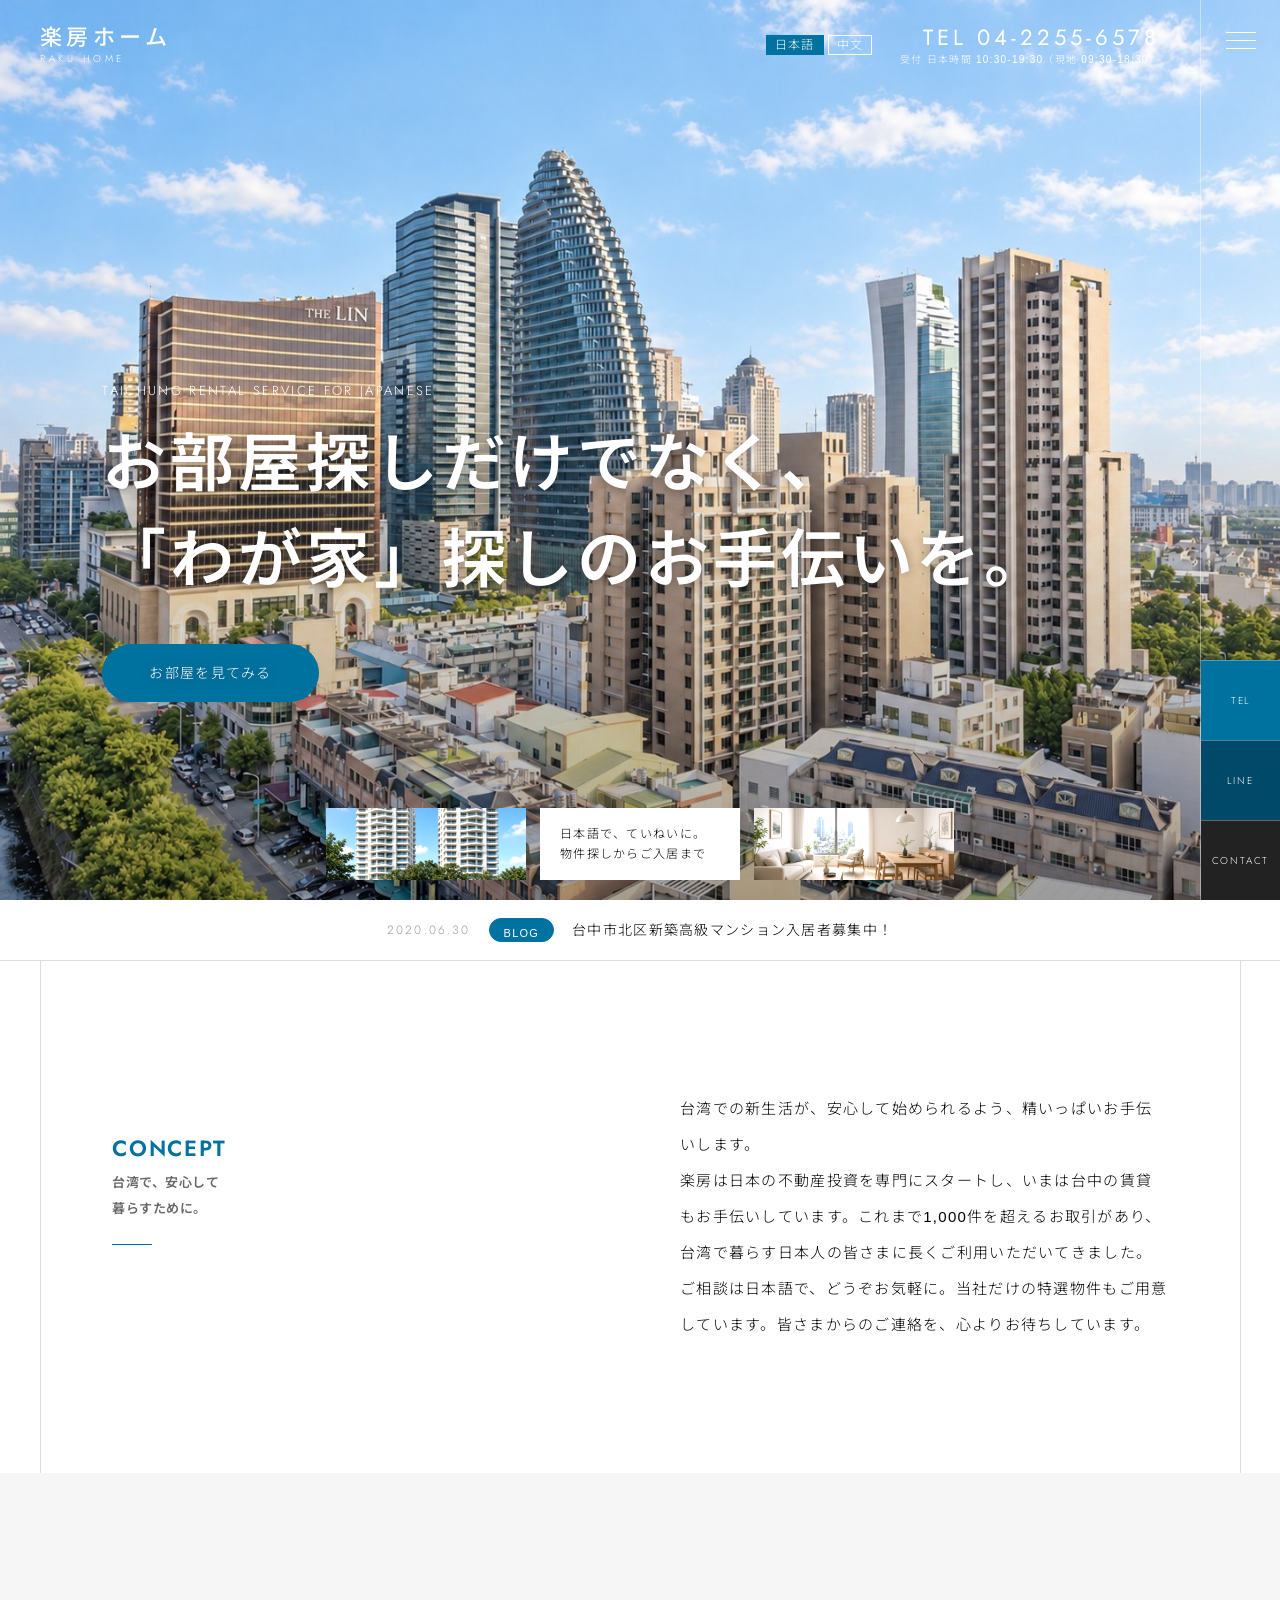
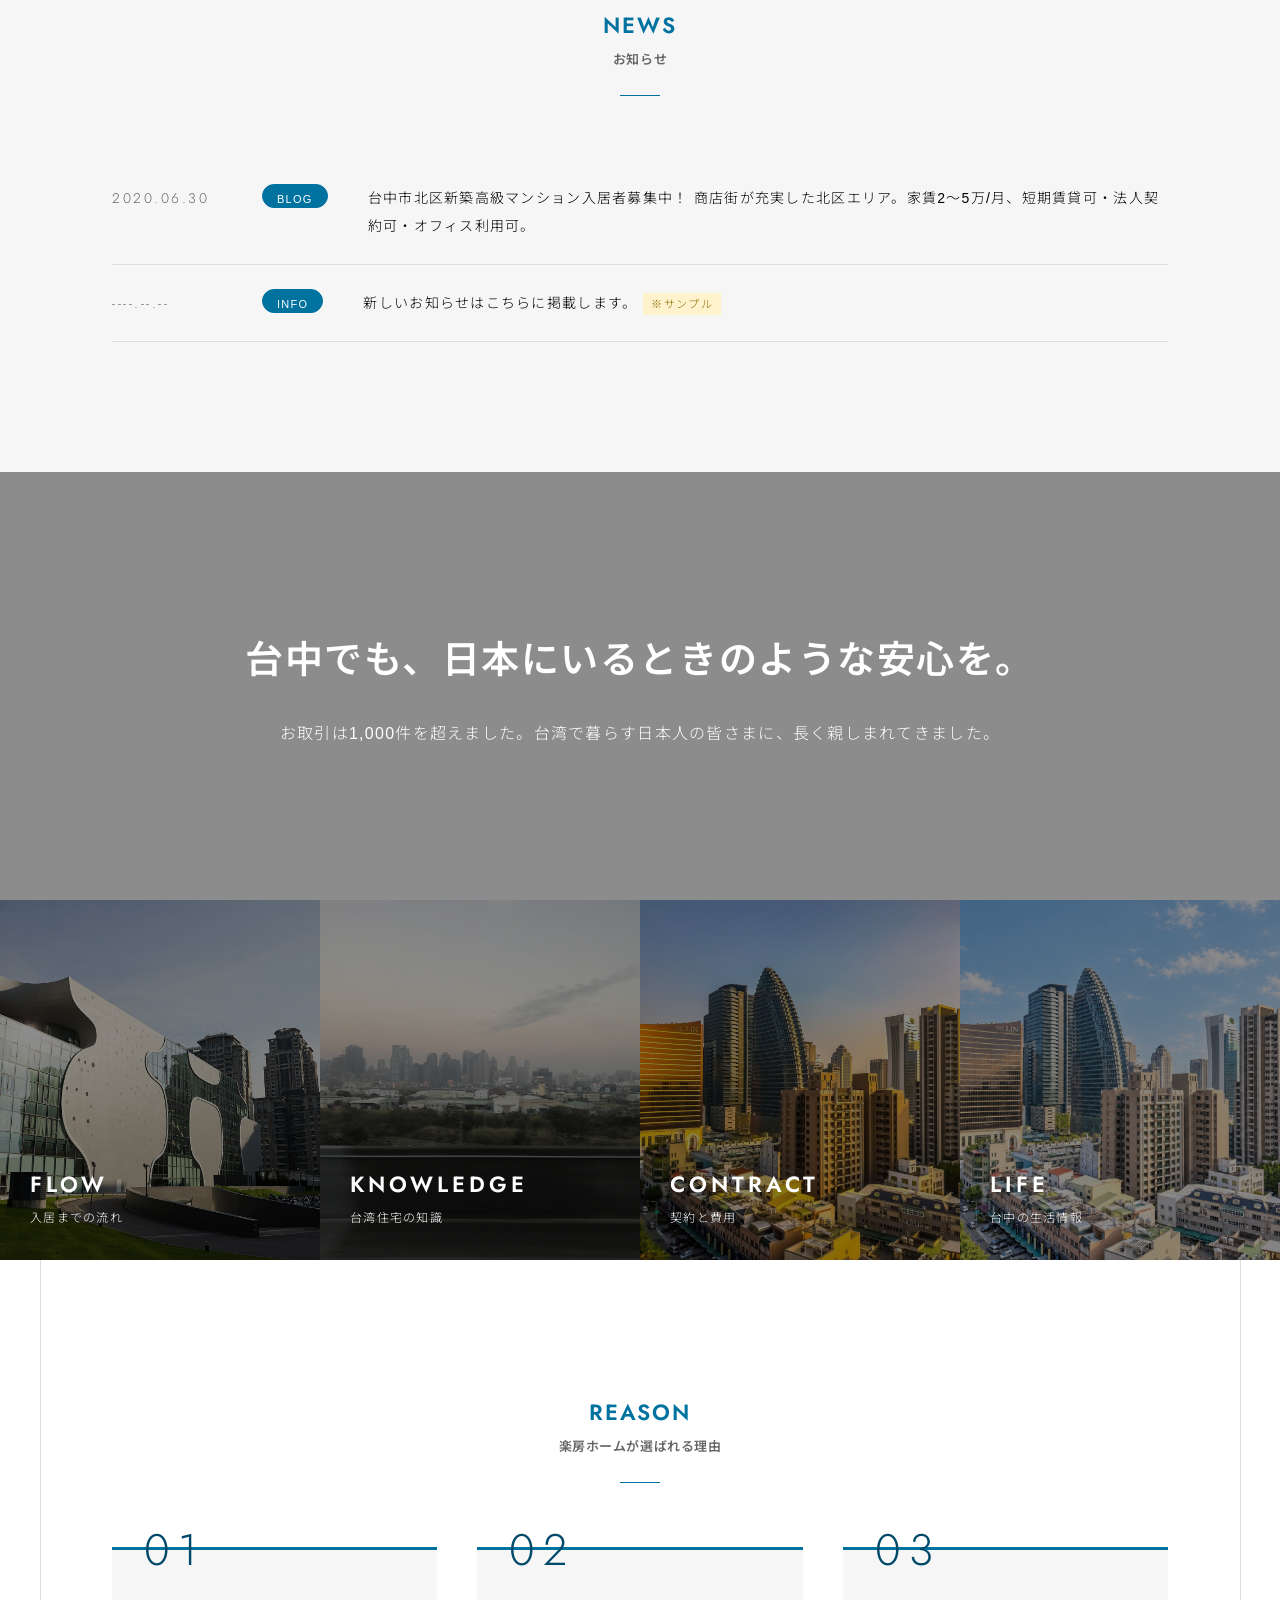
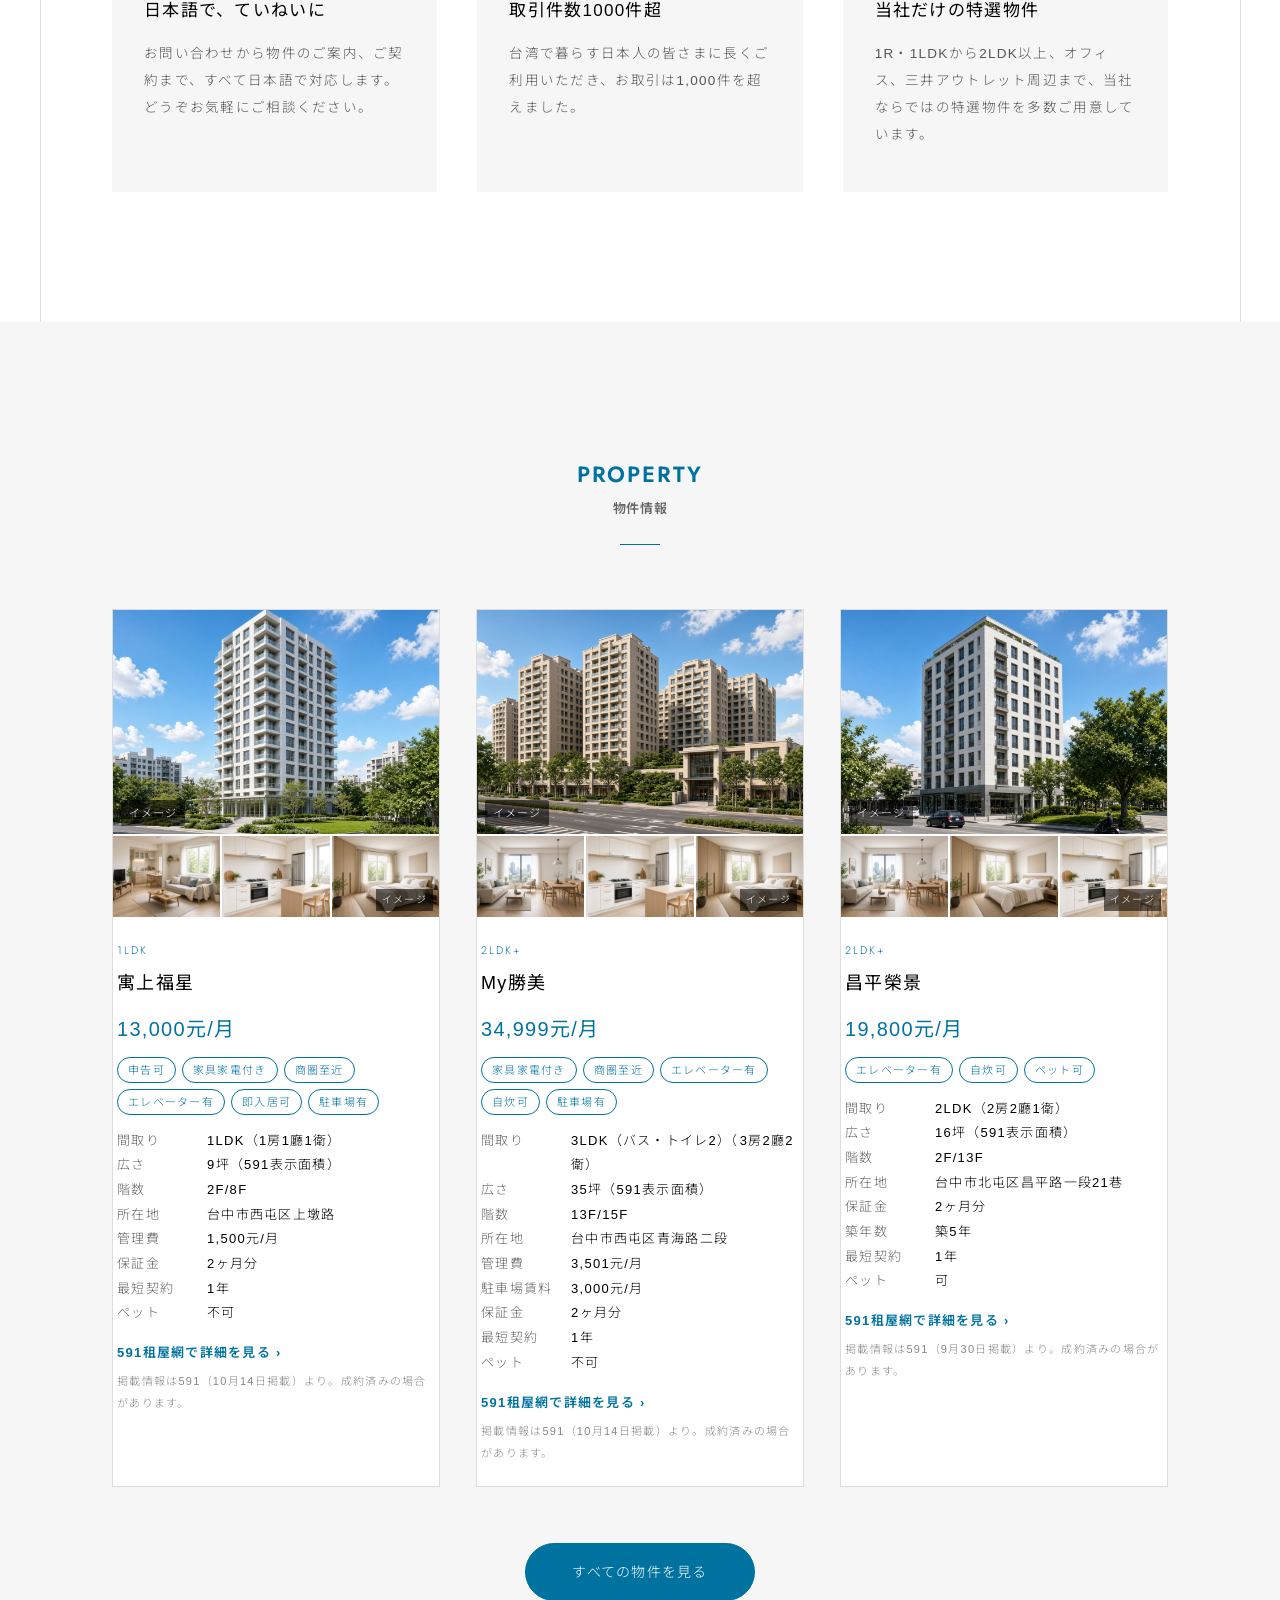
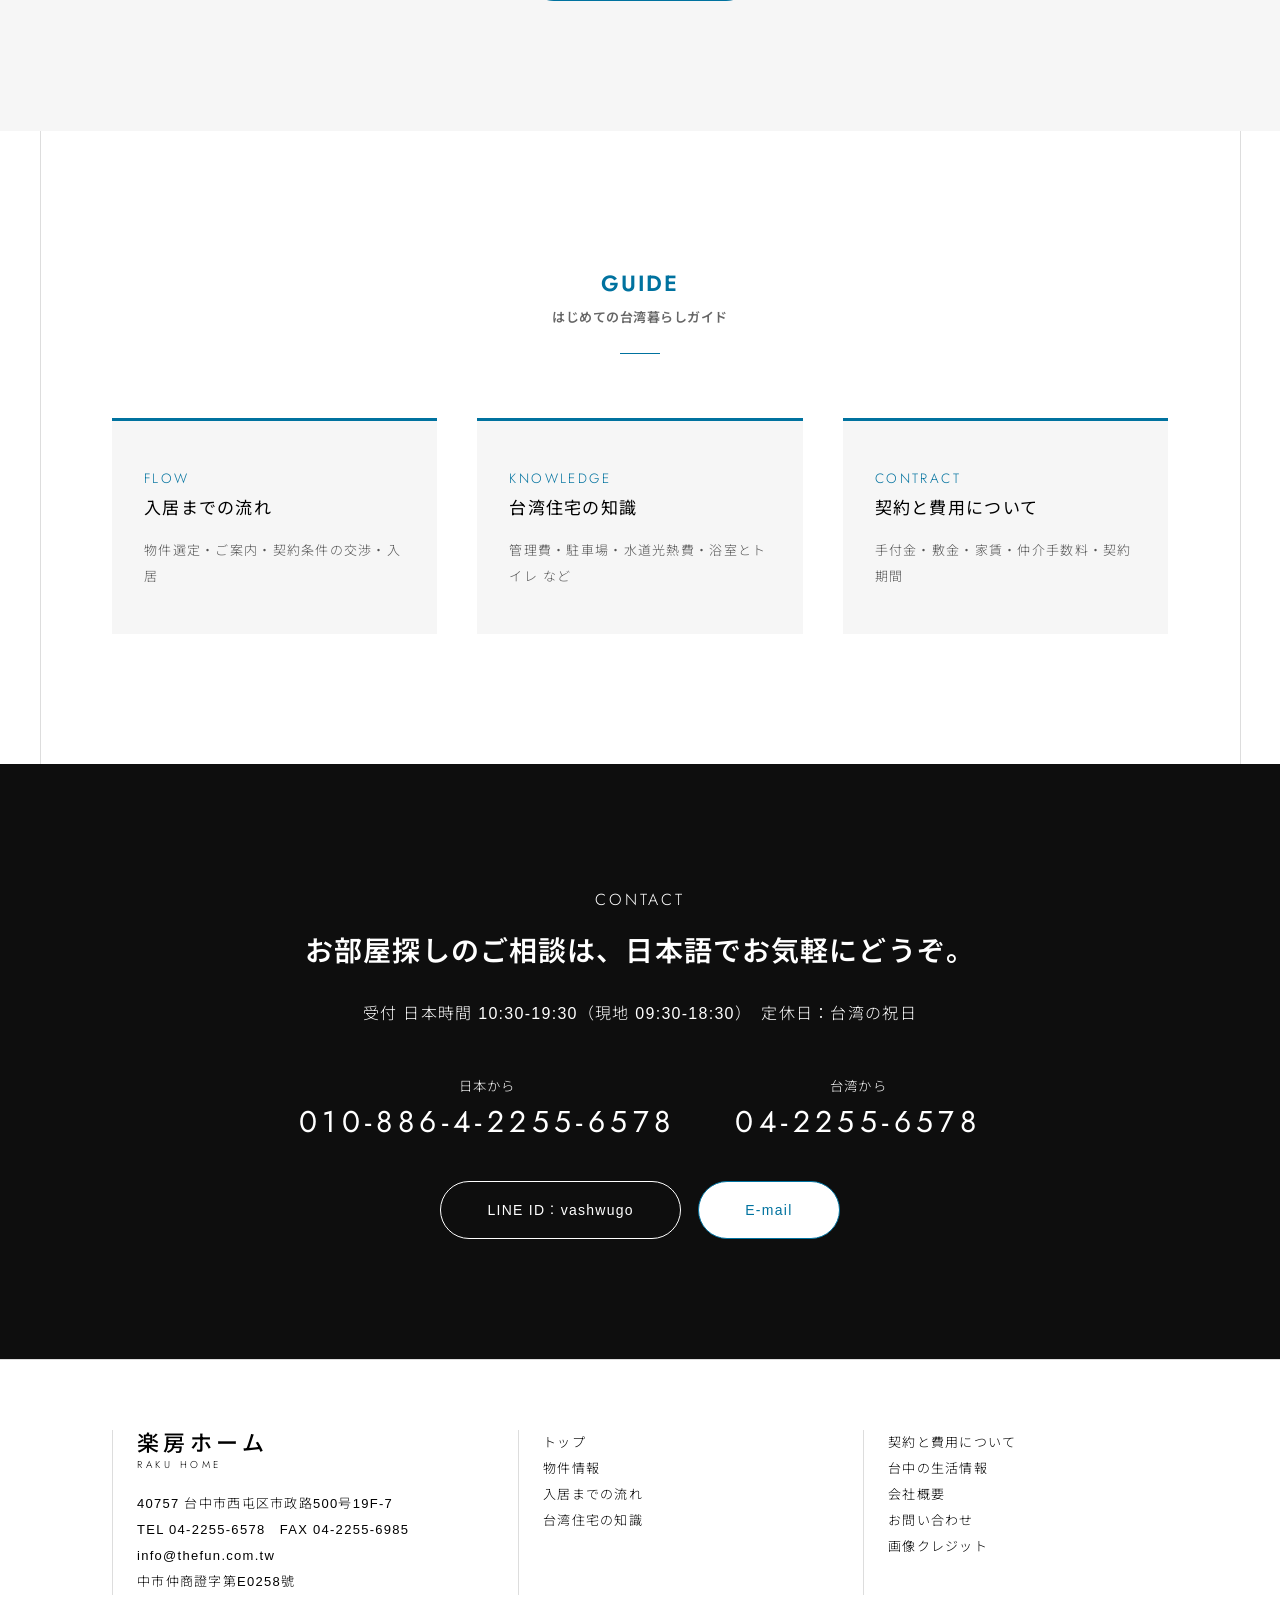
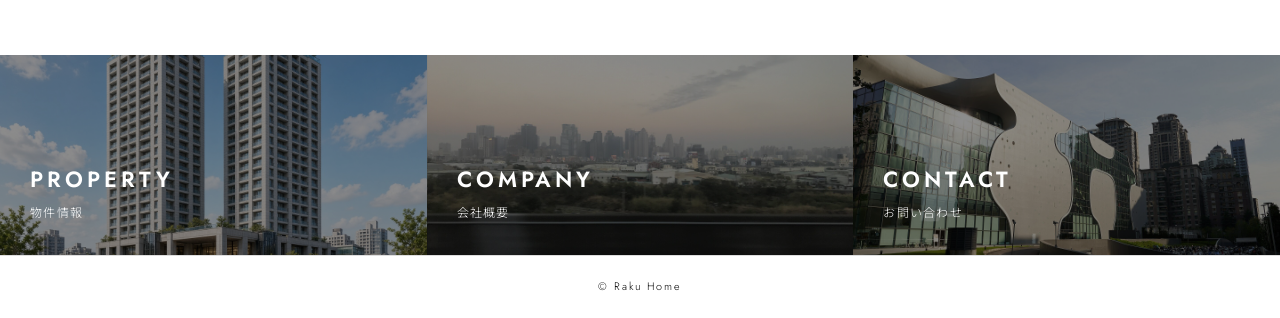
==== commit ff36d5bd: "Make Japanese and Chinese copy warmer and more natural Review marketing and guide wording for gramma" ====
--- a/index.html
+++ b/index.html
@@ -1,5 +1,5 @@
 <!DOCTYPE html><html lang="ja"><head><meta charset="utf-8"><meta name="viewport" content="width=device-width,initial-scale=1">
-<title>台中の日本人向け賃貸｜楽房ホーム Raku Home</title><meta name="description" content="台中で暮らす日本人のための賃貸仲介「楽房ホーム」。日本語で物件探しから契約・入居までサポートします。">
+<title>台中の日本人向け賃貸｜楽房ホーム Raku Home</title><meta name="description" content="台中で暮らす日本人のための賃貸仲介「楽房ホーム」。日本語で、物件探しからご契約・ご入居までていねいにお手伝いします。">
 <link rel="preconnect" href="https://fonts.googleapis.com"><link href="https://fonts.googleapis.com/css2?family=Jost:wght@300;400&family=Noto+Sans+JP:wght@300;400;500&family=Noto+Sans+TC:wght@300;400&display=swap" rel="stylesheet">
 <link rel="stylesheet" href="css/style.css"></head><body class="">
 <header class="hd"><a class="logo" href="index.html"><b>楽房ホーム</b><small class="en">RAKU HOME</small></a>
@@ -7,15 +7,15 @@
 <aside class="side"><button class="burger" aria-label="menu"><span></span><span></span><span></span></button>
 <div class="side-btns"><a href="tel:+886422556578"><span class="en">TEL</span></a><a class="line" href="https://line.me/ti/p/~vashwugo"><span class="en">LINE</span></a><a href="contact.html"><span class="en">CONTACT</span></a></div></aside>
 <nav class="nav"><ul><li><a href="index.html"><span class="en">TOP</span>トップ</a></li><li><a href="properties.html"><span class="en">PROPERTY</span>物件情報</a></li><li><a href="flow.html"><span class="en">FLOW</span>入居までの流れ</a></li><li><a href="knowledge.html"><span class="en">KNOWLEDGE</span>台湾住宅の知識</a></li><li><a href="contract.html"><span class="en">CONTRACT</span>契約と費用について</a></li><li><a href="life.html"><span class="en">LIFE</span>台中の生活情報</a></li><li><a href="company.html"><span class="en">COMPANY</span>会社概要</a></li><li><a href="contact.html"><span class="en">CONTACT</span>お問い合わせ</a></li></ul></nav>
-<section class="fv"><div class="fv-img"></div><div class="fv-tx"><p class="en">TAICHUNG RENTAL SERVICE FOR JAPANESE</p><h1>部屋探しだけではなく、<br><em>"家"</em>探しの手伝い。</h1><a class="btn" href="properties.html">物件情報を見る</a></div><span class="scroll en">SCROLL</span><div class="fv-th"><a href="properties.html"><img src="img/ai_ext_jingruifun.jpg" alt=""></a><a class="tx" href="flow.html">日本語で、ていねいに<br>物件探しから入居まで</a><a href="properties.html#2ldk"><img src="img/ai_int_living1.jpg" alt=""></a></div></section><div class="tick"><time class="en">2020.06.30</time><span class="tag">BLOG</span><a href="#news">台中市北区新築高級マンション入居者募集中！</a></div>
+<section class="fv"><div class="fv-img"></div><div class="fv-tx"><p class="en">TAICHUNG RENTAL SERVICE FOR JAPANESE</p><h1>お部屋探しだけでなく、<br><em>「わが家」</em>探しのお手伝いを。</h1><a class="btn" href="properties.html">お部屋を見てみる</a></div><span class="scroll en">SCROLL</span><div class="fv-th"><a href="properties.html"><img src="img/ai_ext_jingruifun.jpg" alt=""></a><a class="tx" href="flow.html">日本語で、ていねいに。<br>物件探しからご入居まで</a><a href="properties.html#2ldk"><img src="img/ai_int_living1.jpg" alt=""></a></div></section><div class="tick"><time class="en">2020.06.30</time><span class="tag">BLOG</span><a href="#news">台中市北区新築高級マンション入居者募集中！</a></div>
 <section class="sec"><div class="wrap concept"><div class="rv"><div class="ttl l"><span class="en">CONCEPT</span><h2>台湾で、安心して<br>暮らすために。</h2></div></div>
-<div class="rv"><p>私たちは、台湾で安心して生活できるよう少しでもお役に立てればと考えております。</p><p>楽房不動産は最初の日本不動産投資専門をはじめ、台湾台中の賃貸にもサービス提供して参りました。取引件数は1000件を超え、台湾に居住される日本人の皆様に広く親しまれております。</p><p>お問い合わせは日本語でお気軽にどうぞ！当社だけの特選物件を多数用意しております。皆様のご連絡を心よりお待ちしております。</p></div></div></section>
+<div class="rv"><p>台湾での新生活が、安心して始められるよう、精いっぱいお手伝いします。</p><p>楽房は日本の不動産投資を専門にスタートし、いまは台中の賃貸もお手伝いしています。これまで1,000件を超えるお取引があり、台湾で暮らす日本人の皆さまに長くご利用いただいてきました。</p><p>ご相談は日本語で、どうぞお気軽に。当社だけの特選物件もご用意しています。皆さまからのご連絡を、心よりお待ちしています。</p></div></div></section>
 <section class="sec gray" id="news"><div class="wrap"><div class="ttl rv"><span class="en">NEWS</span><h2>お知らせ</h2></div><ul class="news rv">
 <li><time class="en">2020.06.30</time><span class="tag">BLOG</span><a href="#">台中市北区新築高級マンション入居者募集中！ 商店街が充実した北区エリア。家賃2～5万/月、短期賃貸可・法人契約可・オフィス利用可。</a></li>
 <li><time class="en">----.--.--</time><span class="tag">INFO</span><span>新しいお知らせはこちらに掲載します。<span class="sample">※サンプル</span></span></li></ul></div></section>
-<section class="band" style="background-image:url(img/skyline2.jpg)"><div class="wrap rv"><h2>台中で、日本と同じ安心を。</h2><p>取引件数1000件超。台湾に居住される日本人の皆様に広く親しまれてきました。</p></div></section>
+<section class="band" style="background-image:url(img/skyline2.jpg)"><div class="wrap rv"><h2>台中でも、日本にいるときのような安心を。</h2><p>お取引は1,000件を超えました。台湾で暮らす日本人の皆さまに、長く親しまれてきました。</p></div></section>
 <section class="panels"><a href="flow.html" style="background-image:url(img/theater.jpg)"><b class="en">FLOW</b><span>入居までの流れ</span></a><a href="knowledge.html" style="background-image:url(img/skyline2.jpg)"><b class="en">KNOWLEDGE</b><span>台湾住宅の知識</span></a><a href="contract.html" style="background-image:url(img/hero.jpg)"><b class="en">CONTRACT</b><span>契約と費用</span></a><a href="life.html" style="background-image:url(img/hero_blue.jpg)"><b class="en">LIFE</b><span>台中の生活情報</span></a></section>
-<section class="sec"><div class="wrap"><div class="ttl rv"><span class="en">REASON</span><h2>楽房ホームが選ばれる理由</h2></div><div class="feat"><div class="rv" style="background:var(--bg2)"><span class="no en">01</span><h3>日本語で、ていねいに</h3><p>お問い合わせから物件のご案内、契約まで日本語で対応いたします。お気軽にどうぞ。</p></div><div class="rv" style="background:var(--bg2)"><span class="no en">02</span><h3>取引件数1000件超</h3><p>台湾に居住される日本人の皆様に広く親しまれ、取引件数は1000件を超えました。</p></div><div class="rv" style="background:var(--bg2)"><span class="no en">03</span><h3>当社だけの特選物件</h3><p>1R・1LDKから2LDK以上、オフィス、三井アウトレット周辺まで、特選物件を多数ご用意しております。</p></div></div></div></section>
+<section class="sec"><div class="wrap"><div class="ttl rv"><span class="en">REASON</span><h2>楽房ホームが選ばれる理由</h2></div><div class="feat"><div class="rv" style="background:var(--bg2)"><span class="no en">01</span><h3>日本語で、ていねいに</h3><p>お問い合わせから物件のご案内、ご契約まで、すべて日本語で対応します。どうぞお気軽にご相談ください。</p></div><div class="rv" style="background:var(--bg2)"><span class="no en">02</span><h3>取引件数1000件超</h3><p>台湾で暮らす日本人の皆さまに長くご利用いただき、お取引は1,000件を超えました。</p></div><div class="rv" style="background:var(--bg2)"><span class="no en">03</span><h3>当社だけの特選物件</h3><p>1R・1LDKから2LDK以上、オフィス、三井アウトレット周辺まで、当社ならではの特選物件を多数ご用意しています。</p></div></div></div></section>
 <section class="sec gray"><div class="wrap"><div class="ttl rv"><span class="en">PROPERTY</span><h2>物件情報</h2></div><div class="cards"><article class="card rv"><div class="ph" style="position:relative"><img src="img/ai_ext_yushangfuxing.jpg" alt="寓上福星（イメージ）" loading="lazy"><span class="img-lbl">イメージ</span></div><div class="thumbs"><img src="img/ai_int_1ldk.jpg" alt="" loading="lazy"><img src="img/ai_int_kitchen.jpg" alt="" loading="lazy"><img src="img/ai_int_bed1.jpg" alt="" loading="lazy"></div><div class="bd"><p class="type en">1LDK</p><h3>寓上福星</h3><p class="rent">13,000元/月</p>
 <p class="fts"><span>申告可</span><span>家具家電付き</span><span>商圏至近</span><span>エレベーター有</span><span>即入居可</span><span>駐車場有</span></p><dl><dt>間取り</dt><dd>1LDK（1房1廳1衛）</dd><dt>広さ</dt><dd>9坪（591表示面積）</dd><dt>階数</dt><dd>2F/8F</dd><dt>所在地</dt><dd>台中市西屯区上墩路</dd><dt>管理費</dt><dd>1,500元/月</dd><dt>保証金</dt><dd>2ヶ月分</dd><dt>最短契約</dt><dd>1年</dd><dt>ペット</dt><dd>不可</dd></dl><p class="src"><a href="https://rent.591.com.tw/22178892" target="_blank" rel="noopener">591租屋網で詳細を見る ›</a><small>掲載情報は591（10月14日掲載）より。成約済みの場合があります。</small></p></div></article><article class="card rv"><div class="ph" style="position:relative"><img src="img/ai_ext_myshengmei.jpg" alt="My勝美（イメージ）" loading="lazy"><span class="img-lbl">イメージ</span></div><div class="thumbs"><img src="img/ai_int_living1.jpg" alt="" loading="lazy"><img src="img/ai_int_kitchen.jpg" alt="" loading="lazy"><img src="img/ai_int_bed1.jpg" alt="" loading="lazy"></div><div class="bd"><p class="type en">2LDK+</p><h3>My勝美</h3><p class="rent">34,999元/月</p>
 <p class="fts"><span>家具家電付き</span><span>商圏至近</span><span>エレベーター有</span><span>自炊可</span><span>駐車場有</span></p><dl><dt>間取り</dt><dd>3LDK（バス・トイレ2）（3房2廳2衛）</dd><dt>広さ</dt><dd>35坪（591表示面積）</dd><dt>階数</dt><dd>13F/15F</dd><dt>所在地</dt><dd>台中市西屯区青海路二段</dd><dt>管理費</dt><dd>3,501元/月</dd><dt>駐車場賃料</dt><dd>3,000元/月</dd><dt>保証金</dt><dd>2ヶ月分</dd><dt>最短契約</dt><dd>1年</dd><dt>ペット</dt><dd>不可</dd></dl><p class="src"><a href="https://rent.591.com.tw/22178156" target="_blank" rel="noopener">591租屋網で詳細を見る ›</a><small>掲載情報は591（10月14日掲載）より。成約済みの場合があります。</small></p></div></article><article class="card rv"><div class="ph" style="position:relative"><img src="img/ai_ext_changping.jpg" alt="昌平榮景（イメージ）" loading="lazy"><span class="img-lbl">イメージ</span></div><div class="thumbs"><img src="img/ai_int_living1.jpg" alt="" loading="lazy"><img src="img/ai_int_bed1.jpg" alt="" loading="lazy"><img src="img/ai_int_kitchen.jpg" alt="" loading="lazy"></div><div class="bd"><p class="type en">2LDK+</p><h3>昌平榮景</h3><p class="rent">19,800元/月</p>
@@ -25,7 +25,7 @@
 <a class="rv" href="flow.html" style="background:var(--bg2);padding:44px 32px"><p class="en" style="color:var(--ac)">FLOW</p><h3 style="font-weight:400">入居までの流れ</h3><p style="font-size:13px">物件選定・ご案内・契約条件の交渉・入居</p></a>
 <a class="rv" href="knowledge.html" style="background:var(--bg2);padding:44px 32px"><p class="en" style="color:var(--ac)">KNOWLEDGE</p><h3 style="font-weight:400">台湾住宅の知識</h3><p style="font-size:13px">管理費・駐車場・水道光熱費・浴室とトイレ など</p></a>
 <a class="rv" href="contract.html" style="background:var(--bg2);padding:44px 32px"><p class="en" style="color:var(--ac)">CONTRACT</p><h3 style="font-weight:400">契約と費用について</h3><p style="font-size:13px">手付金・敷金・家賃・仲介手数料・契約期間</p></a></div></div></section>
-<section class="cta"><p class="en">CONTACT</p><h2>お部屋探しのご相談は、日本語でお気軽に。</h2><p>受付 日本時間 10:30-19:30（現地 09:30-18:30）　定休日：台湾の祝日</p>
+<section class="cta"><p class="en">CONTACT</p><h2>お部屋探しのご相談は、日本語でお気軽にどうぞ。</h2><p>受付 日本時間 10:30-19:30（現地 09:30-18:30）　定休日：台湾の祝日</p>
 <div class="tels"><div><small>日本から</small><b class="en">010-886-4-2255-6578</b></div><div><small>台湾から</small><b class="en">04-2255-6578</b></div></div>
 <a class="btn ln" href="https://line.me/ti/p/~vashwugo">LINE ID：vashwugo</a>　<a class="btn" href="mailto:info@thefun.com.tw">E-mail</a></section>
 <footer class="ft"><div class="wrap"><div><a class="logo" href="#"><b>楽房ホーム</b><small class="en">RAKU HOME</small></a><p style="margin-top:20px">40757 台中市西屯区市政路500号19F-7<br>TEL 04-2255-6578　FAX 04-2255-6985<br>info@thefun.com.tw<br>中市仲商證字第E0258號</p></div>
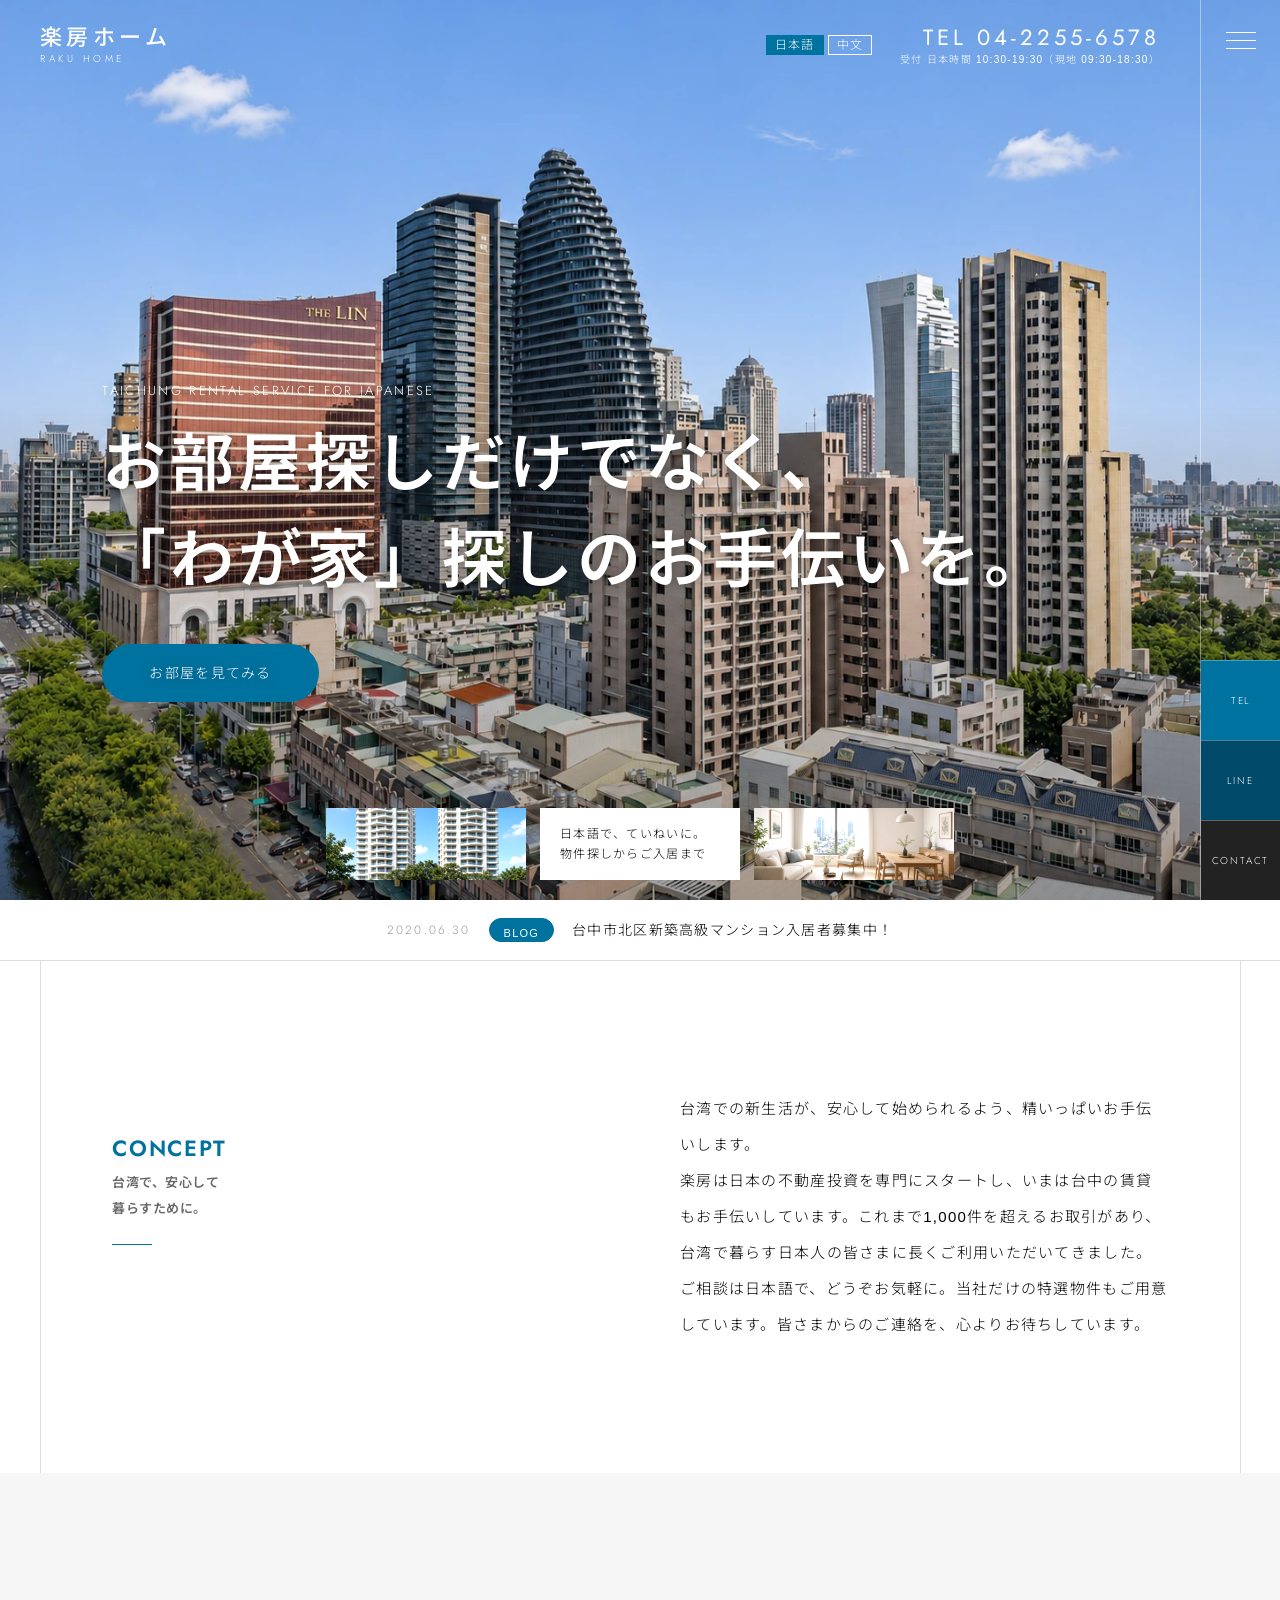
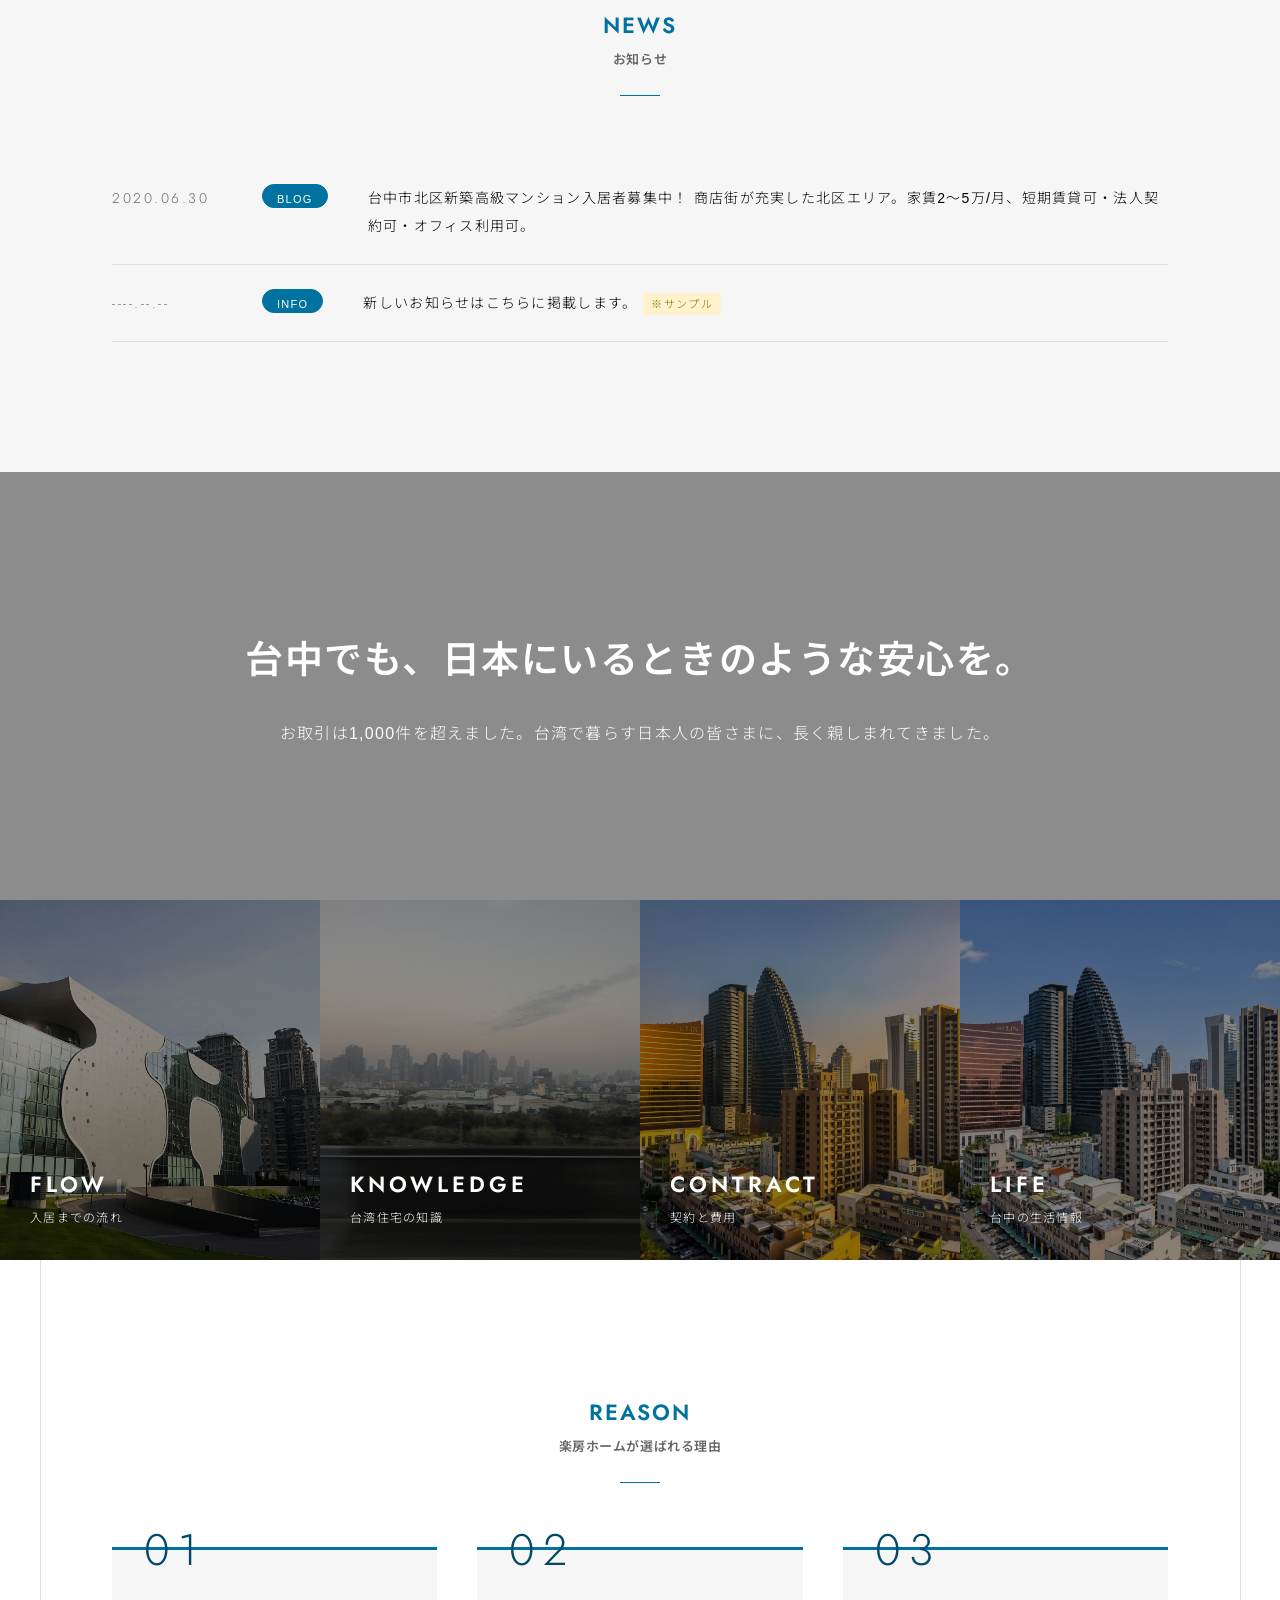
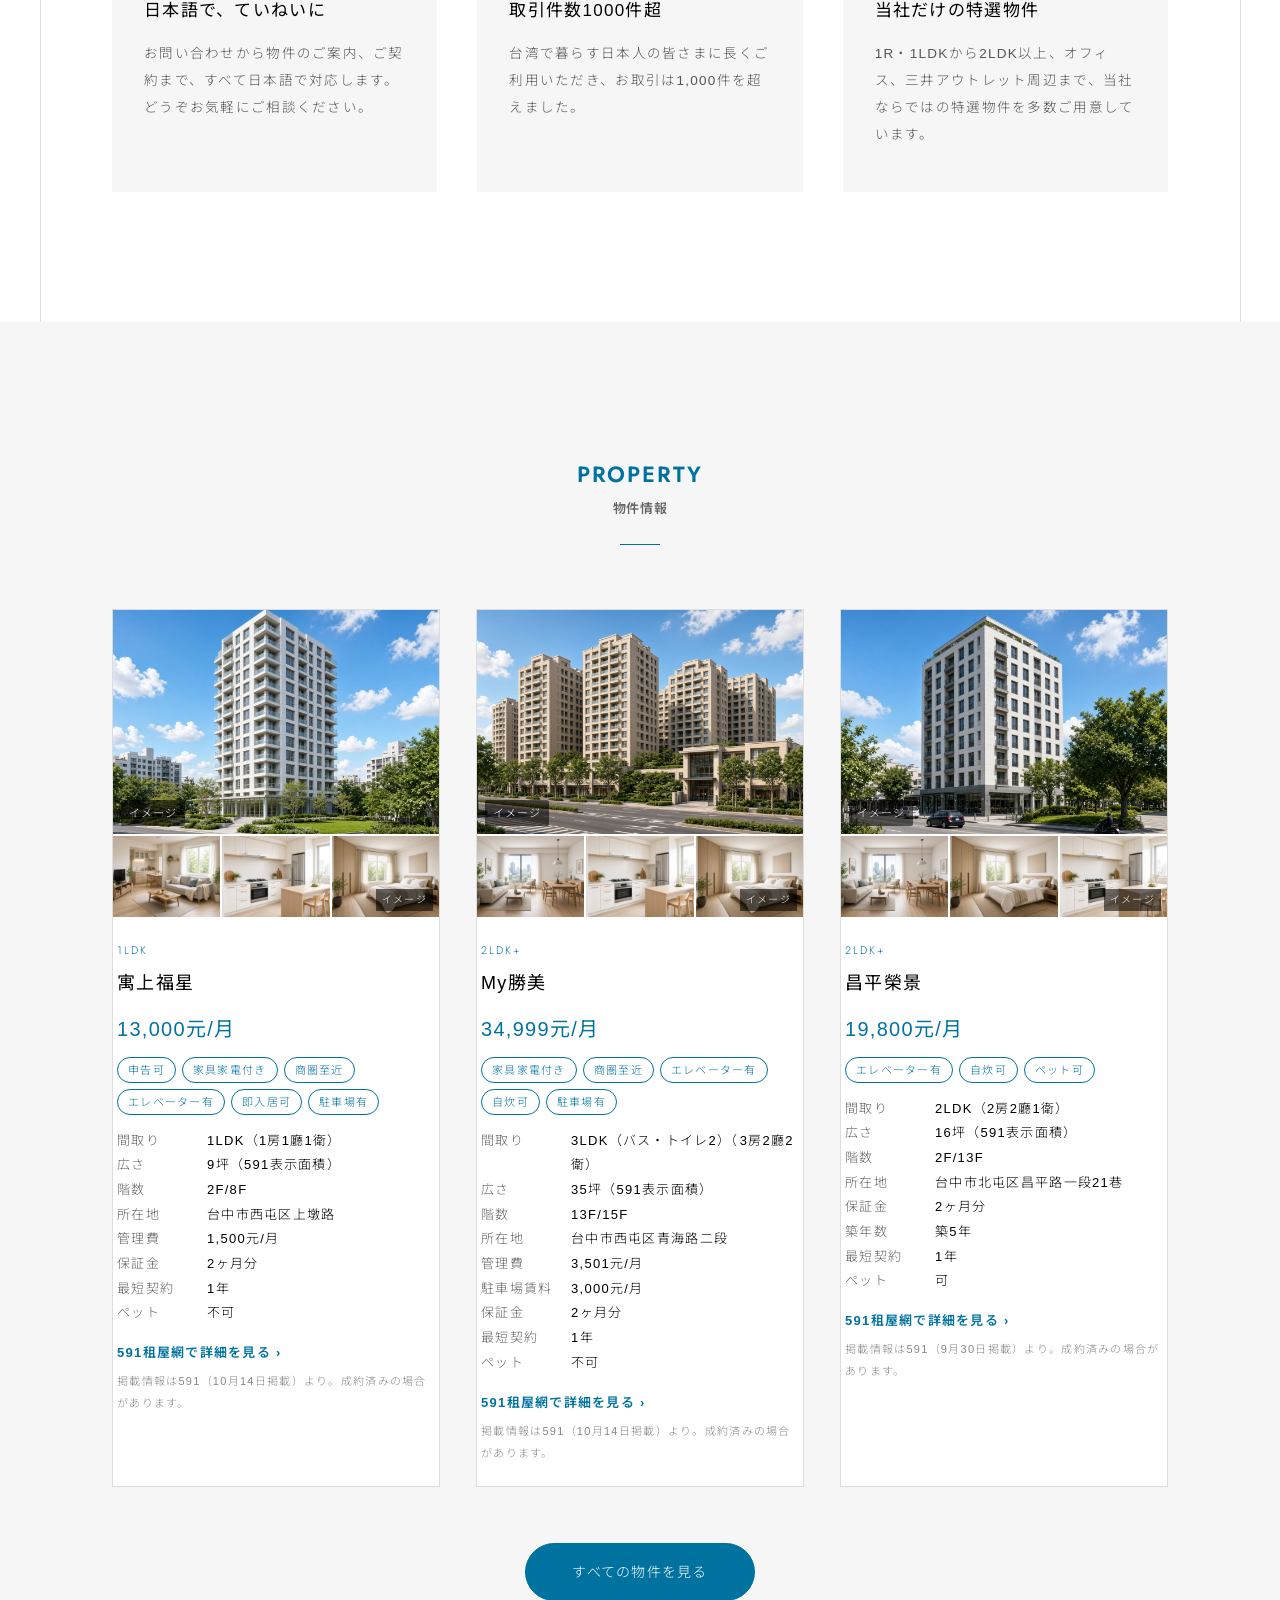
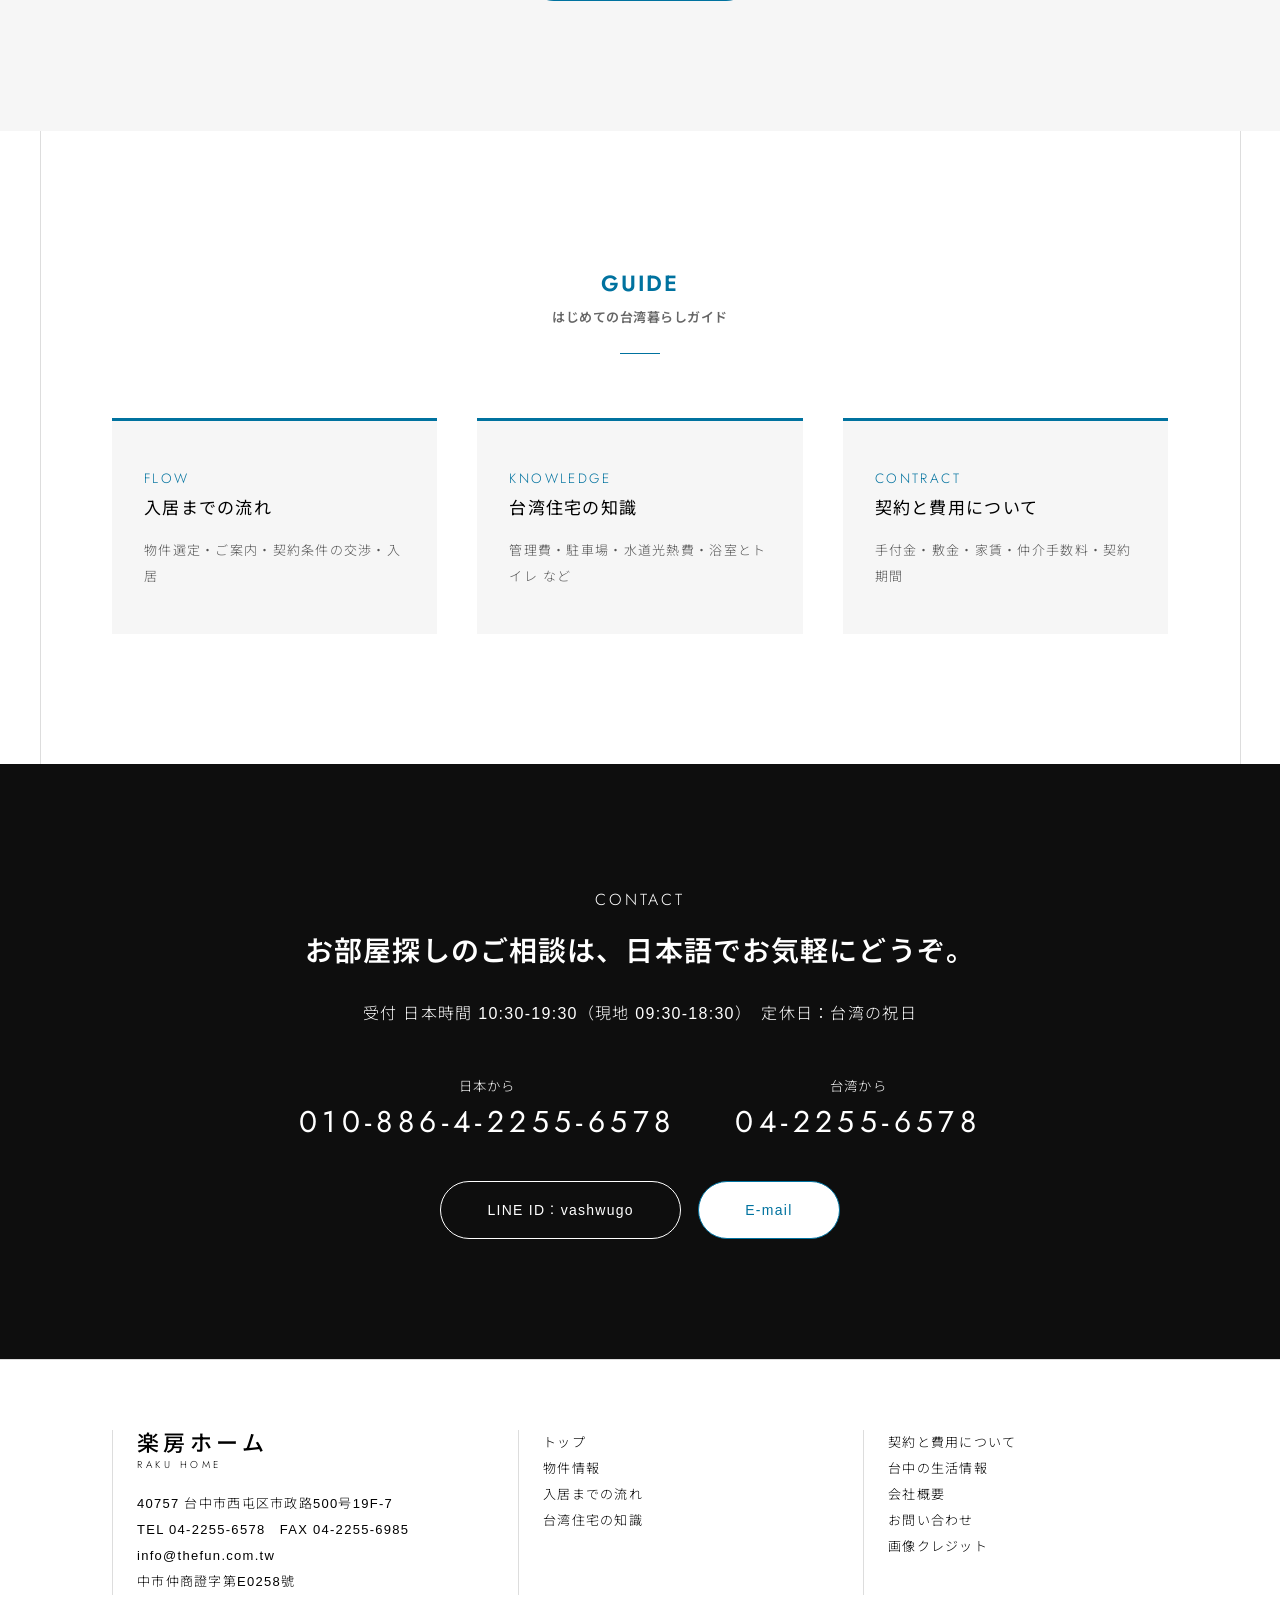
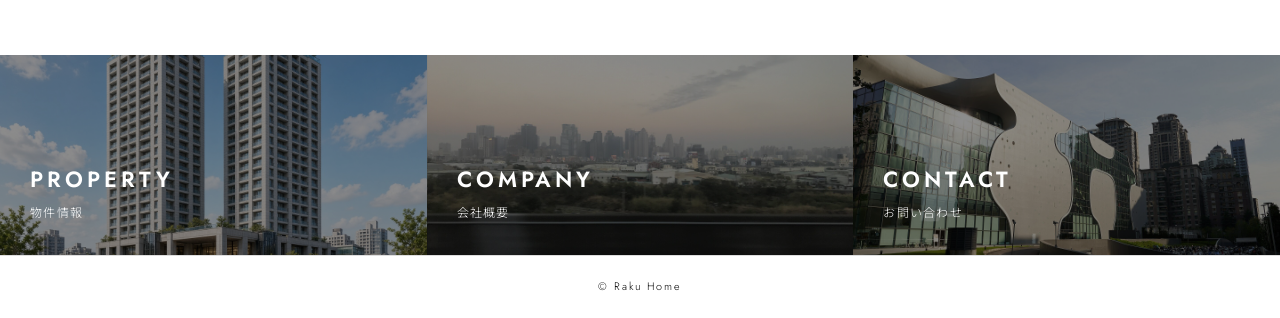
==== commit d331fe87: "Add Open Graph and Twitter share-preview tags LINE and Facebook previews of the site showed only the" ====
--- a/index.html
+++ b/index.html
@@ -1,5 +1,17 @@
 <!DOCTYPE html><html lang="ja"><head><meta charset="utf-8"><meta name="viewport" content="width=device-width,initial-scale=1">
 <title>台中の日本人向け賃貸｜楽房ホーム Raku Home</title><meta name="description" content="台中で暮らす日本人のための賃貸仲介「楽房ホーム」。日本語で、物件探しからご契約・ご入居までていねいにお手伝いします。">
+<meta property="og:title" content="台中の日本人向け賃貸｜楽房ホーム Raku Home">
+<meta property="og:description" content="台中で暮らす日本人のための賃貸仲介「楽房ホーム」。日本語で、物件探しからご契約・ご入居までていねいにお手伝いします。">
+<meta property="og:type" content="website">
+<meta property="og:url" content="https://raku.thefun.com.tw/index.html">
+<meta property="og:image" content="https://raku.thefun.com.tw/img/og.jpg">
+<meta property="og:image:width" content="1200">
+<meta property="og:image:height" content="630">
+<meta property="og:image:alt" content="台中の街並み｜楽房ホーム Raku Home">
+<meta property="og:site_name" content="楽房ホーム">
+<meta property="og:locale" content="ja_JP">
+<meta name="twitter:card" content="summary_large_image">
+<meta name="twitter:image" content="https://raku.thefun.com.tw/img/og.jpg">
 <link rel="preconnect" href="https://fonts.googleapis.com"><link href="https://fonts.googleapis.com/css2?family=Jost:wght@300;400&family=Noto+Sans+JP:wght@300;400;500&family=Noto+Sans+TC:wght@300;400&display=swap" rel="stylesheet">
 <link rel="stylesheet" href="css/style.css"></head><body class="">
 <header class="hd"><a class="logo" href="index.html"><b>楽房ホーム</b><small class="en">RAKU HOME</small></a>
--- a/css/style.css
+++ b/css/style.css
@@ -26,7 +26,7 @@
 .open-x .burger span:nth-child(1){transform:translateY(8px) rotate(45deg);background:var(--ink)}.open-x .burger span:nth-child(2){opacity:0}.open-x .burger span:nth-child(3){transform:translateY(-8px) rotate(-45deg);background:var(--ink)}
 /* hero */
 .fv{position:relative;height:100vh;min-height:620px;overflow:hidden;color:#fff}
-.fv-img{position:absolute;inset:0;background:url(../img/hero_blue.jpg) center/cover;animation:zoom 14s ease-out forwards}
+.fv-img{position:absolute;inset:0;background:url(../img/hero_blue.jpg) center/cover;background-image:image-set(url("../img/hero_blue.webp") type("image/webp"),url("../img/hero_blue.jpg") type("image/jpeg"));background-position:center;background-size:cover;animation:zoom 14s ease-out forwards}
 .fv:after{content:"";position:absolute;inset:0;background:linear-gradient(90deg,rgba(20,30,40,.28),rgba(0,0,0,0) 70%)}
 @keyframes zoom{from{transform:scale(1.12)}to{transform:scale(1)}}
 .fv-tx{position:absolute;left:8vw;bottom:16vh;z-index:2}
